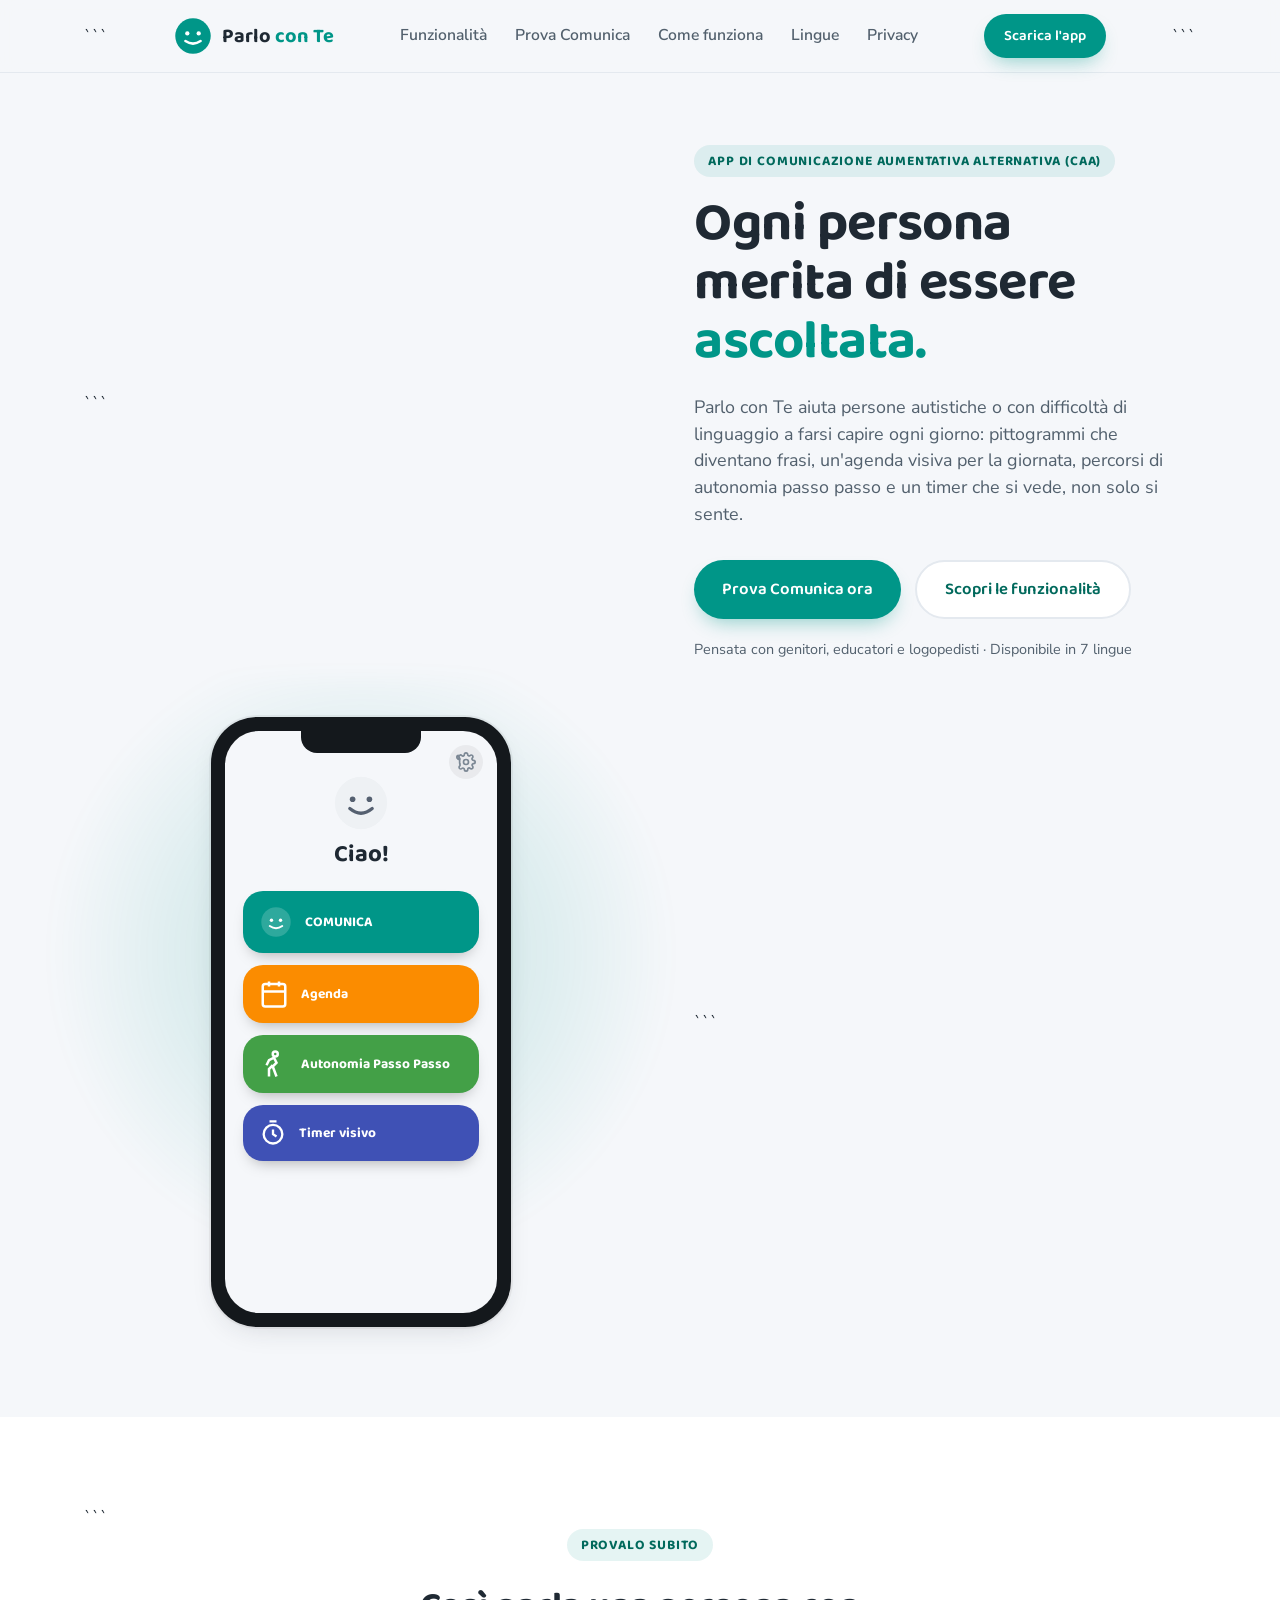
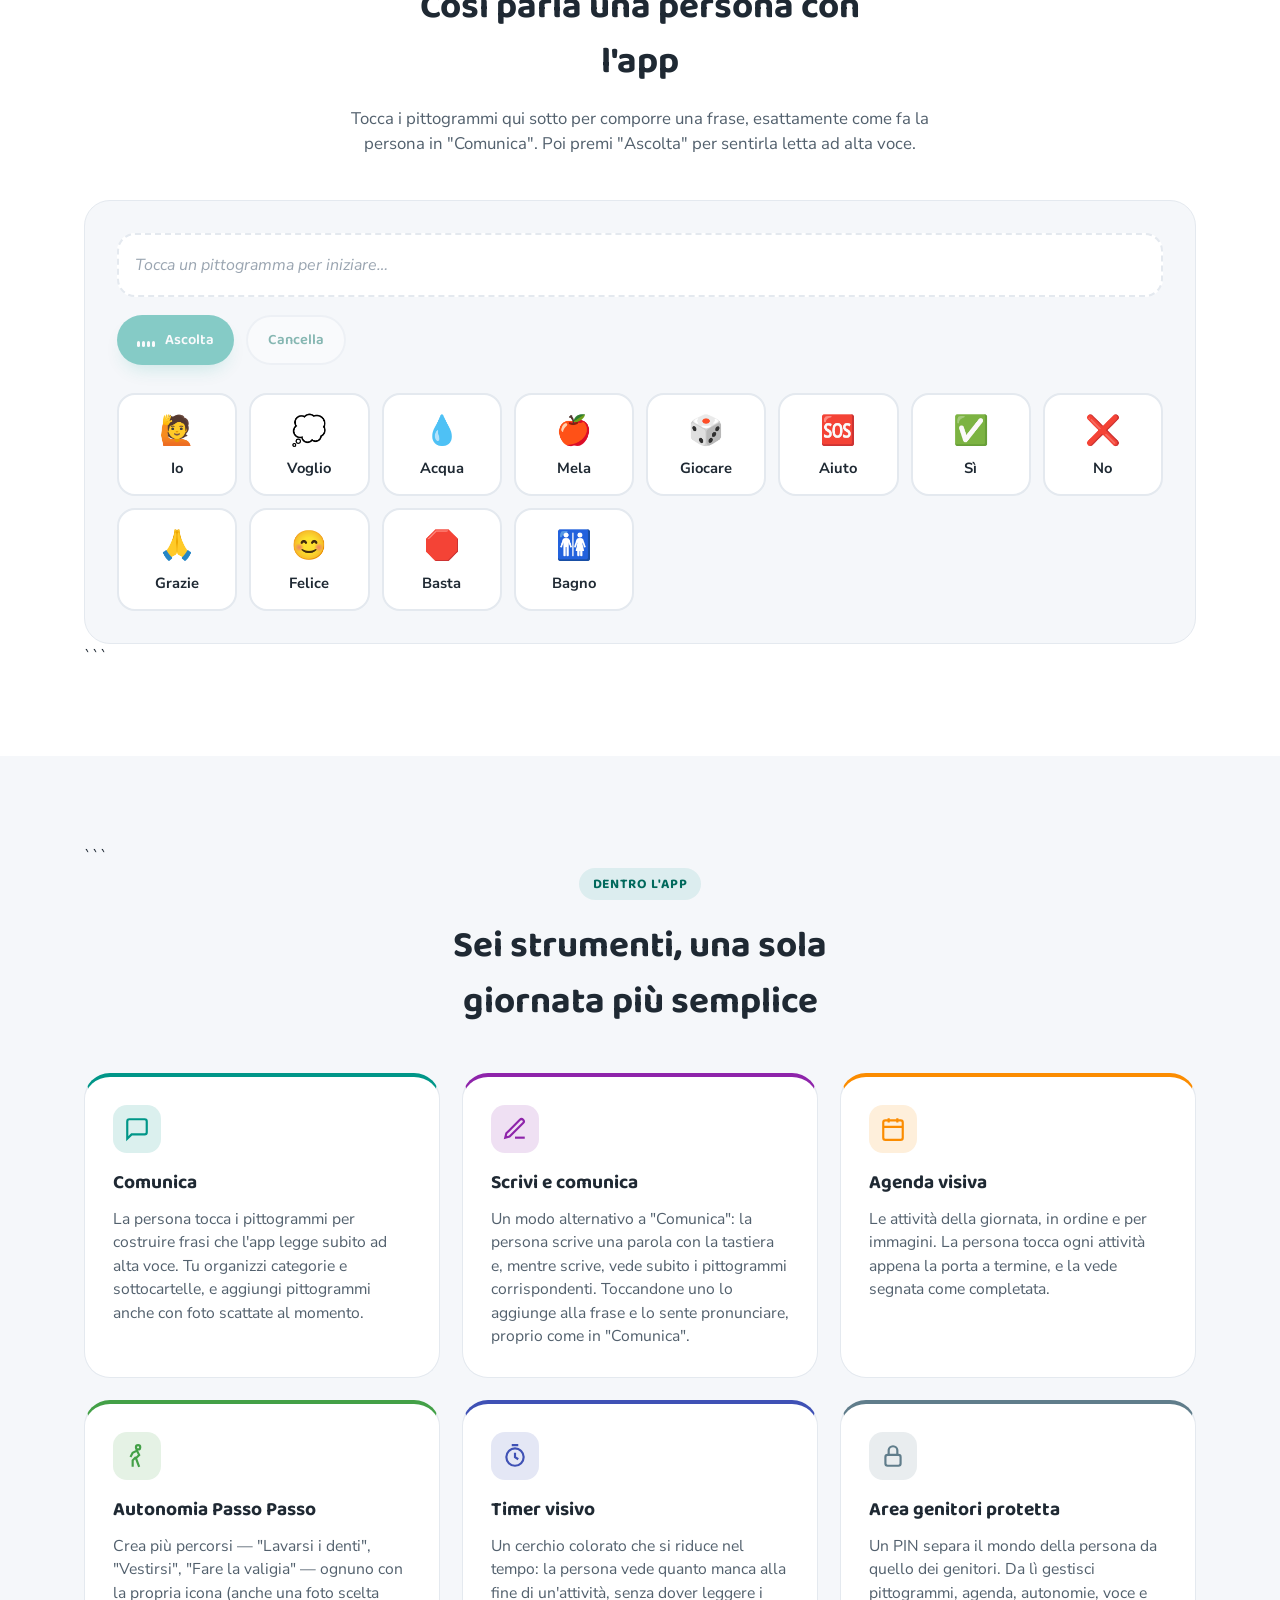
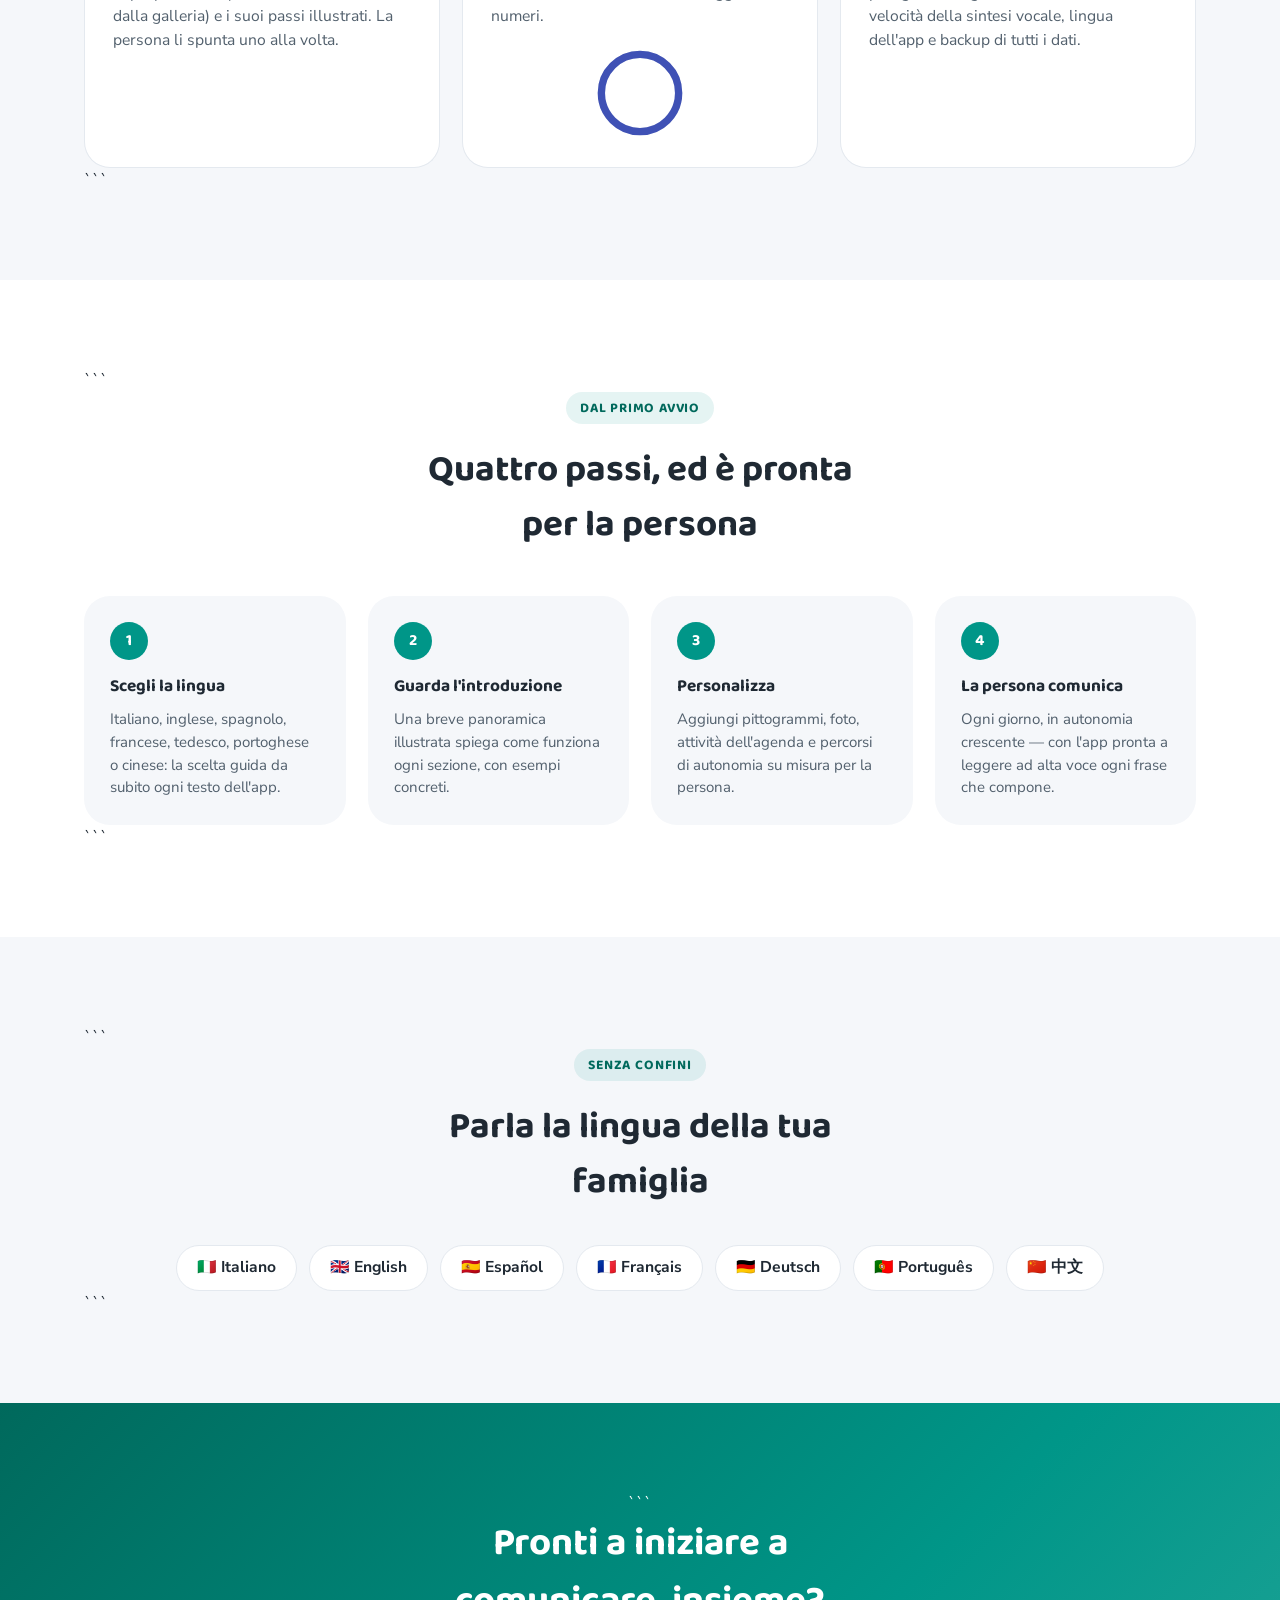
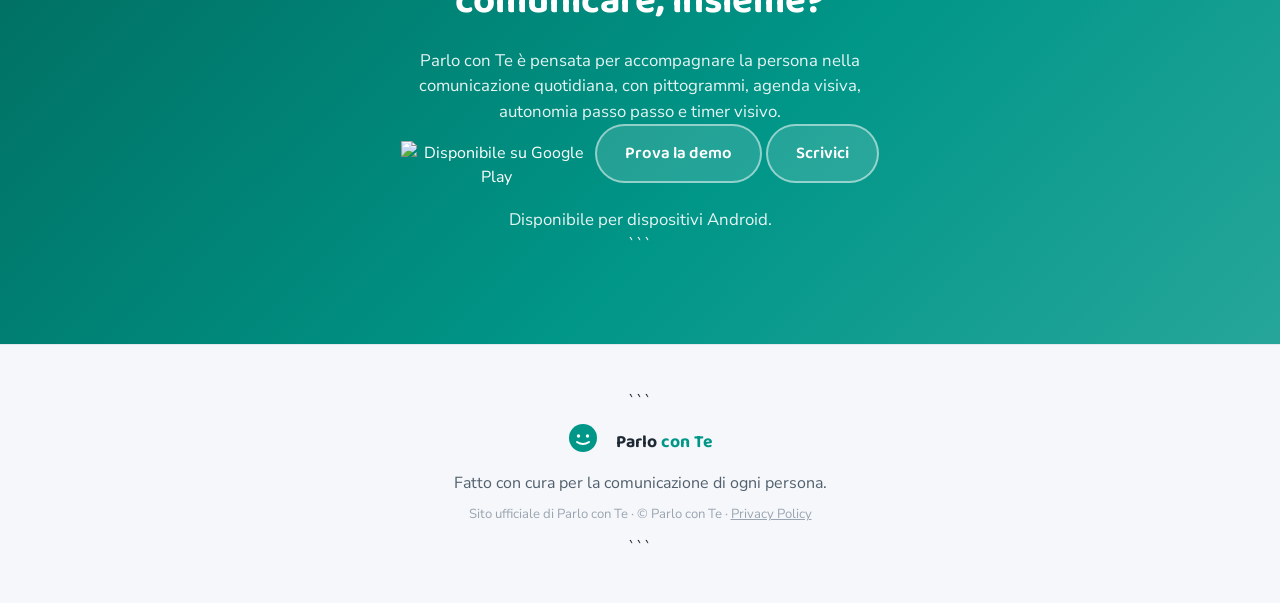
==== index.html @ a0ef300c "Add files via upload" ====
<!DOCTYPE html>

<html lang="it">
<head>
<meta charset="UTF-8">
<meta name="viewport" content="width=device-width, initial-scale=1.0">
<title>Parlo con Te — Comunicazione Aumentativa per persone</title>
<meta name="description" content="Parlo con Te è un'app di Comunicazione Aumentativa Alternativa (CAA) per persone autistiche o con difficoltà di linguaggio: pittogrammi, agenda visiva, autonomia passo passo e timer visivo.">
<link rel="icon" href="data:,">
<link rel="preconnect" href="https://fonts.googleapis.com">
<link rel="preconnect" href="https://fonts.gstatic.com" crossorigin>
<link href="https://fonts.googleapis.com/css2?family=Baloo+2:wght@500;600;700;800&family=Nunito+Sans:opsz,wght@6..12,400;6..12,700;6..12,800&display=swap" rel="stylesheet">
<link rel="stylesheet" href="style.css">
</head>

<body>

<a class="skip-link" href="#main">Vai al contenuto</a>

<!-- =========================================================== -->

<!-- HEADER -->

<!-- =========================================================== -->

<header class="site-header">
  <div class="wrap header-inner">

```
<a class="brand" href="#top" aria-label="Parlo con Te - Home">
  <span class="brand-face" aria-hidden="true">
    <svg viewBox="0 0 60 60" class="face-svg">
      <circle cx="30" cy="30" r="28" fill="var(--teal)"/>
      <circle class="eye eye-l" cx="21" cy="26" r="3.4" fill="#fff"/>
      <circle class="eye eye-r" cx="39" cy="26" r="3.4" fill="#fff"/>
      <path
        class="mouth"
        d="M 18 38 Q 30 46 42 38"
        stroke="#fff"
        stroke-width="4"
        fill="none"
        stroke-linecap="round"
      />
    </svg>
  </span>

  <span class="brand-word">Parlo <em>con Te</em></span>
</a>

<nav class="main-nav" aria-label="Navigazione principale">
  <a href="#funzionalita">Funzionalità</a>
  <a href="#prova">Prova Comunica</a>
  <a href="#come-funziona">Come funziona</a>
  <a href="#lingue">Lingue</a>
  <a href="privacy.html">Privacy</a>
</nav>

<a class="btn btn-primary btn-small" href="#scarica">
  Scarica l'app
</a>
```

  </div>
</header>

<main id="main">

<!-- =========================================================== -->

<!-- HERO -->

<!-- =========================================================== -->

<section class="hero" id="top">

  <div class="wrap hero-inner">

```
<div class="hero-copy">

  <p class="eyebrow">
    App di Comunicazione Aumentativa Alternativa (CAA)
  </p>

  <h1>
    Ogni persona<br>
    merita di essere<br>
    <span class="hl">ascoltata.</span>
  </h1>

  <p class="hero-lede">
    Parlo con Te aiuta persone autistiche o con difficoltà di linguaggio
    a farsi capire ogni giorno: pittogrammi che diventano frasi,
    un'agenda visiva per la giornata, percorsi di autonomia passo passo
    e un timer che si vede, non solo si sente.
  </p>

  <div class="hero-cta">

    <a href="#prova" class="btn btn-primary">
      Prova Comunica ora
    </a>

    <a href="#funzionalita" class="btn btn-ghost">
      Scopri le funzionalità
    </a>

  </div>

  <p class="hero-note">
    Pensata con genitori, educatori e logopedisti ·
    Disponibile in 7 lingue
  </p>

</div>

<!-- ======================================================= -->
<!-- TELEFONO -->
<!-- ======================================================= -->

<div class="hero-phone-wrap">

  <div
    class="phone"
    role="img"
    aria-label="Schermata principale dell'app Parlo con Te"
  >

    <div class="phone-notch"></div>

    <div class="phone-screen">

      <button
        class="gear-btn"
        aria-hidden="true"
        tabindex="-1"
      >
        <svg
          viewBox="0 0 24 24"
          width="20"
          height="20"
          fill="none"
          stroke="currentColor"
          stroke-width="2"
        >
          <circle cx="12" cy="12" r="3"/>
          <path d="M19.4 15a1.65 1.65 0 0 0 .33 1.82l.06.06a2 2 0 1 1-2.83 2.83l-.06-.06a1.65 1.65 0 0 0-1.82-.33 1.65 1.65 0 0 0-1 1.51V21a2 2 0 0 1-4 0v-.09A1.65 1.65 0 0 0 9 19.4a1.65 1.65 0 0 0-1.82.33l-.06.06a2 2 0 1 1-2.83-2.83l.06-.06a1.65 1.65 0 0 0 .33-1.82 1.65 1.65 0 0 0-.33-1.82V9a1.65 1.65 0 0 0-1.51-1H3a2 2 0 0 1 0-4h.09A1.65 1.65 0 0 0 4.6 9a1.65 1.65 0 0 0-.33-1.82l-.06-.06a2 2 0 1 1 2.83-2.83l.06.06a1.65 1.65 0 0 0 1.82.33H9a1.65 1.65 0 0 0 1-1.51V3a2 2 0 0 1 4 0v.09a1.65 1.65 0 0 0 1 1.51 1.65 1.65 0 0 0 1.82-.33l.06-.06a2 2 0 1 1 2.83 2.83l-.06.06a1.65 1.65 0 0 0-.33 1.82V9a1.65 1.65 0 0 0 1.51 1H21a2 2 0 0 1 0 4h-.09a2 2 0 0 0-1.51 1z"/>
        </svg>
      </button>

      <div class="phone-greeting">

        <svg
          class="mini-face"
          viewBox="0 0 60 60"
          aria-hidden="true"
        >
          <circle cx="30" cy="30" r="28" fill="#EEF1F4"/>
          <circle class="eye eye-l" cx="21" cy="26" r="3" fill="#556070"/>
          <circle class="eye eye-r" cx="39" cy="26" r="3" fill="#556070"/>
          <path
            class="mouth"
            d="M 18 36 Q 30 46 42 36"
            stroke="#556070"
            stroke-width="3.5"
            fill="none"
            stroke-linecap="round"
          />
        </svg>

        <p class="phone-hello">Ciao!</p>

      </div>

      <div class="phone-buttons">

        <button
          class="phone-btn phone-btn--teal"
          tabindex="-1"
          style="--d:0"
        >

          <svg
            viewBox="0 0 60 60"
            class="mini-face mini-face--btn"
            aria-hidden="true"
          >
            <circle cx="30" cy="30" r="26" fill="rgba(255,255,255,.18)"/>
            <circle class="eye eye-l" cx="22" cy="27" r="3" fill="#fff"/>
            <circle class="eye eye-r" cx="38" cy="27" r="3" fill="#fff"/>
            <path
              class="mouth"
              d="M 19 37 Q 30 45 41 37"
              stroke="#fff"
              stroke-width="3.5"
              fill="none"
              stroke-linecap="round"
            />
          </svg>

          <span>COMUNICA</span>

        </button>

        <button
          class="phone-btn phone-btn--orange"
          tabindex="-1"
          style="--d:1"
        >

          <svg
            viewBox="0 0 24 24"
            width="30"
            height="30"
            fill="none"
            stroke="#fff"
            stroke-width="2"
          >
            <rect x="3" y="4" width="18" height="18" rx="2"/>
            <path d="M16 2v4M8 2v4M3 10h18"/>
          </svg>

          <span>Agenda</span>

        </button>

        <button
          class="phone-btn phone-btn--green"
          tabindex="-1"
          style="--d:2"
        >

          <svg
            viewBox="0 0 24 24"
            width="30"
            height="30"
            fill="none"
            stroke="#fff"
            stroke-width="2"
          >
            <circle cx="13" cy="4" r="2"/>
            <path d="m14 22-3-8 3-3-2-4-4 2-2 4"/>
            <path d="M8 22v-6l3-3"/>
          </svg>

          <span>Autonomia Passo Passo</span>

        </button>

        <button
          class="phone-btn phone-btn--indigo"
          tabindex="-1"
          style="--d:3"
        >

          <svg
            viewBox="0 0 24 24"
            width="28"
            height="28"
            fill="none"
            stroke="#fff"
            stroke-width="2"
          >
            <circle cx="12" cy="13" r="8"/>
            <path d="M12 9v4l3 2M9 2h6"/>
          </svg>

          <span>Timer visivo</span>

        </button>

      </div>

    </div>

  </div>

  <div class="phone-glow" aria-hidden="true"></div>

</div>
```

  </div>

</section>

<!-- =========================================================== -->

<!-- PROVA COMUNICA -->

<!-- =========================================================== -->

<section class="demo" id="prova">

  <div class="wrap">

```
<p class="eyebrow eyebrow--center">
  Provalo subito
</p>

<h2 class="section-title center">
  Così parla una persona con l'app
</h2>

<p class="section-lede center">
  Tocca i pittogrammi qui sotto per comporre una frase,
  esattamente come fa la persona in "Comunica".
  Poi premi "Ascolta" per sentirla letta ad alta voce.
</p>

<div class="demo-card">

  <div
    class="sentence-bar"
    id="sentenceBar"
    aria-live="polite"
  >
    <span
      class="sentence-placeholder"
      id="sentencePlaceholder"
    >
      Tocca un pittogramma per iniziare…
    </span>
  </div>

  <div class="demo-actions">

    <button
      class="btn btn-primary btn-small"
      id="speakBtn"
      disabled
    >
      <span class="wave" aria-hidden="true">
        <i></i>
        <i></i>
        <i></i>
        <i></i>
      </span>
      Ascolta
    </button>

    <button
      class="btn btn-ghost btn-small"
      id="clearBtn"
      disabled
    >
      Cancella
    </button>

  </div>

  <div
    class="pictogram-grid"
    id="pictogramGrid"
  >
    <!-- popolato via JS -->
  </div>

  <p
    class="demo-hint"
    id="speechHint"
    hidden
  >
    Il tuo browser non supporta la lettura vocale:
    qui sotto vedrai comunque la frase composta.
  </p>

</div>
```

  </div>

</section>

<!-- =========================================================== -->

<!-- FUNZIONALITÀ -->

<!-- =========================================================== -->

<section class="features" id="funzionalita">

  <div class="wrap">

```
<p class="eyebrow eyebrow--center">
  Dentro l'app
</p>

<h2 class="section-title center">
  Sei strumenti, una sola giornata più semplice
</h2>

<div class="feature-grid">

  <article
    class="feature-card reveal"
    style="--accent: var(--teal)"
  >

    <div class="feature-icon">

      <svg
        viewBox="0 0 24 24"
        width="26"
        height="26"
        fill="none"
        stroke="currentColor"
        stroke-width="2"
      >
        <path d="M21 15a2 2 0 0 1-2 2H7l-4 4V5a2 2 0 0 1 2-2h14a2 2 0 0 1 2 2z"/>
      </svg>

    </div>

    <h3>Comunica</h3>

    <p>
      La persona tocca i pittogrammi per costruire frasi che l'app legge
      subito ad alta voce. Tu organizzi categorie e sottocartelle, e aggiungi
      pittogrammi anche con foto scattate al momento.
    </p>

  </article>

  <article
    class="feature-card reveal"
    style="--accent: var(--purple)"
  >

    <div class="feature-icon">

      <svg
        viewBox="0 0 24 24"
        width="26"
        height="26"
        fill="none"
        stroke="currentColor"
        stroke-width="2"
      >
        <path d="M12 20h9"/>
        <path d="M16.5 3.5a2.12 2.12 0 0 1 3 3L7 19l-4 1 1-4Z"/>
      </svg>

    </div>

    <h3>Scrivi e comunica</h3>

    <p>
      Un modo alternativo a "Comunica": la persona scrive una parola
      con la tastiera e, mentre scrive, vede subito i pittogrammi
      corrispondenti. Toccandone uno lo aggiunge alla frase e lo sente
      pronunciare, proprio come in "Comunica".
    </p>

  </article>

  <article
    class="feature-card reveal"
    style="--accent: var(--orange)"
  >

    <div class="feature-icon">

      <svg
        viewBox="0 0 24 24"
        width="26"
        height="26"
        fill="none"
        stroke="currentColor"
        stroke-width="2"
      >
        <rect x="3" y="4" width="18" height="18" rx="2"/>
        <path d="M16 2v4M8 2v4M3 10h18"/>
      </svg>

    </div>

    <h3>Agenda visiva</h3>

    <p>
      Le attività della giornata, in ordine e per immagini.
      La persona tocca ogni attività appena la porta a termine,
      e la vede segnata come completata.
    </p>

  </article>

  <article
    class="feature-card reveal"
    style="--accent: var(--green)"
  >

    <div class="feature-icon">

      <svg
        viewBox="0 0 24 24"
        width="26"
        height="26"
        fill="none"
        stroke="currentColor"
        stroke-width="2"
      >
        <circle cx="13" cy="4" r="2"/>
        <path d="m14 22-3-8 3-3-2-4-4 2-2 4"/>
        <path d="M8 22v-6l3-3"/>
      </svg>

    </div>

    <h3>Autonomia Passo Passo</h3>

    <p>
      Crea più percorsi — "Lavarsi i denti", "Vestirsi", "Fare la valigia" —
      ognuno con la propria icona (anche una foto scelta dalla galleria)
      e i suoi passi illustrati. La persona li spunta uno alla volta.
    </p>

  </article>

  <article
    class="feature-card reveal feature-card--timer"
    style="--accent: var(--indigoc)"
  >

    <div class="feature-icon">

      <svg
        viewBox="0 0 24 24"
        width="26"
        height="26"
        fill="none"
        stroke="currentColor"
        stroke-width="2"
      >
        <circle cx="12" cy="13" r="8"/>
        <path d="M12 9v4l3 2M9 2h6"/>
      </svg>

    </div>

    <h3>Timer visivo</h3>

    <p>
      Un cerchio colorato che si riduce nel tempo:
      la persona vede quanto manca alla fine di un'attività,
      senza dover leggere i numeri.
    </p>

    <div class="timer-demo" aria-hidden="true">

      <svg
        viewBox="0 0 100 100"
        class="timer-ring"
      >
        <circle
          cx="50"
          cy="50"
          r="42"
          class="timer-ring__track"
        />

        <circle
          cx="50"
          cy="50"
          r="42"
          class="timer-ring__progress"
          id="timerRing"
        />
      </svg>

    </div>

  </article>

  <article
    class="feature-card reveal"
    style="--accent: var(--slate)"
  >

    <div class="feature-icon">

      <svg
        viewBox="0 0 24 24"
        width="26"
        height="26"
        fill="none"
        stroke="currentColor"
        stroke-width="2"
      >
        <rect x="5" y="11" width="14" height="10" rx="2"/>
        <path d="M8 11V7a4 4 0 0 1 8 0v4"/>
      </svg>

    </div>

    <h3>Area genitori protetta</h3>

    <p>
      Un PIN separa il mondo della persona da quello dei genitori.
      Da lì gestisci pittogrammi, agenda, autonomie, voce e velocità
      della sintesi vocale, lingua dell'app e backup di tutti i dati.
    </p>

  </article>

</div>
```

  </div>

</section>

<!-- =========================================================== -->

<!-- COME FUNZIONA -->

<!-- =========================================================== -->

<section class="how" id="come-funziona">

  <div class="wrap">

```
<p class="eyebrow eyebrow--center">
  Dal primo avvio
</p>

<h2 class="section-title center">
  Quattro passi, ed è pronta per la persona
</h2>

<ol class="steps">

  <li class="step reveal">

    <span class="step-num">1</span>

    <h3>Scegli la lingua</h3>

    <p>
      Italiano, inglese, spagnolo, francese, tedesco,
      portoghese o cinese: la scelta guida da subito
      ogni testo dell'app.
    </p>

  </li>

  <li class="step reveal">

    <span class="step-num">2</span>

    <h3>Guarda l'introduzione</h3>

    <p>
      Una breve panoramica illustrata spiega come funziona
      ogni sezione, con esempi concreti.
    </p>

  </li>

  <li class="step reveal">

    <span class="step-num">3</span>

    <h3>Personalizza</h3>

    <p>
      Aggiungi pittogrammi, foto, attività dell'agenda
      e percorsi di autonomia su misura per la persona.
    </p>

  </li>

  <li class="step reveal">

    <span class="step-num">4</span>

    <h3>La persona comunica</h3>

    <p>
      Ogni giorno, in autonomia crescente — con l'app pronta
      a leggere ad alta voce ogni frase che compone.
    </p>

  </li>

</ol>
```

  </div>

</section>

<!-- =========================================================== -->

<!-- LINGUE -->

<!-- =========================================================== -->

<section class="languages" id="lingue">

  <div class="wrap">

```
<p class="eyebrow eyebrow--center">
  Senza confini
</p>

<h2 class="section-title center">
  Parla la lingua della tua famiglia
</h2>

<div class="lang-grid">

  <span class="lang-chip reveal">🇮🇹 Italiano</span>
  <span class="lang-chip reveal">🇬🇧 English</span>
  <span class="lang-chip reveal">🇪🇸 Español</span>
  <span class="lang-chip reveal">🇫🇷 Français</span>
  <span class="lang-chip reveal">🇩🇪 Deutsch</span>
  <span class="lang-chip reveal">🇵🇹 Português</span>
  <span class="lang-chip reveal">🇨🇳 中文</span>

</div>
```

  </div>

</section>

<!-- =========================================================== -->

<!-- CTA / SCARICA -->

<!-- =========================================================== -->

<section class="download" id="scarica">

  <div class="wrap download-inner">

```
<h2>
  Pronti a iniziare a comunicare, insieme?
</h2>

<p>
  Parlo con Te è pensata per accompagnare la persona
  nella comunicazione quotidiana, con pittogrammi,
  agenda visiva, autonomia passo passo e timer visivo.
</p>

<div class="download-buttons">

  <!-- GOOGLE PLAY -->

  <a
    href="https://play.google.com/store/apps/details?id=it.parloconme.app"
    class="google-play-badge"
    target="_blank"
    rel="noopener noreferrer"
    aria-label="Scarica Parlo con Te su Google Play"
  >
    <img
      src="https://play.google.com/intl/it/badges/static/images/badges/it_badge_web_generic.png"
      alt="Disponibile su Google Play"
    >
  </a>

  <!-- DEMO -->

  <a
    href="#prova"
    class="btn btn-ghost-invert"
  >
    Prova la demo
  </a>

  <!-- CONTATTO -->

  <a
    href="mailto:info@parlocontestore.example"
    class="btn btn-ghost-invert"
  >
    Scrivici
  </a>

</div>

<p class="download-note">
  Disponibile per dispositivi Android.
</p>
```

  </div>

</section>

</main>

<!-- =========================================================== -->

<!-- FOOTER -->

<!-- =========================================================== -->

<footer class="site-footer">

  <div class="wrap footer-inner">

```
<div class="brand brand--footer">

  <span
    class="brand-face"
    aria-hidden="true"
  >

    <svg
      viewBox="0 0 60 60"
      class="face-svg face-svg--small"
    >
      <circle
        cx="30"
        cy="30"
        r="28"
        fill="var(--teal)"
      />

      <circle
        cx="21"
        cy="26"
        r="3.4"
        fill="#fff"
      />

      <circle
        cx="39"
        cy="26"
        r="3.4"
        fill="#fff"
      />

      <path
        d="M 18 38 Q 30 46 42 38"
        stroke="#fff"
        stroke-width="4"
        fill="none"
        stroke-linecap="round"
      />

    </svg>

  </span>

  <span class="brand-word">
    Parlo <em>con Te</em>
  </span>

</div>

<p class="footer-note">
  Fatto con cura per la comunicazione di ogni persona.
</p>

<p class="footer-legal">
  Sito ufficiale di Parlo con Te · © Parlo con Te ·
  <a
    href="privacy.html"
    style="text-decoration: underline;"
  >
    Privacy Policy
  </a>
</p>
```

  </div>

</footer>

<script src="script.js"></script>

</body>
</html>
---- style.css ----
/* =============================================================
TOKEN — palette presa 1:1 dai colori Material usati nell'app
============================================================= */
:root {
--teal: #009688;
--teal-dark: #00695C;
--orange: #FB8C00;
--green: #43A047;
--indigo: #3F51B5;
--indigoc: #3F51B5;
--slate: #607D8B;
--purple: #8E24AA;

--bg: #F5F7FA;
--bg-alt: #FFFFFF;
--ink: #1F2933;
--ink-soft: #52606D;
--line: #E4E9EF;

--radius-lg: 26px;
--radius-md: 18px;
--radius-sm: 12px;

--shadow-soft: 0 10px 30px -12px rgba(31, 41, 51, 0.18);
--shadow-btn: 0 10px 20px -8px rgba(0, 150, 136, 0.45);

--font-display: "Baloo 2", "Nunito Sans", sans-serif;
--font-body: "Nunito Sans", "Segoe UI", sans-serif;
}

/* =============================================================
RESET DI BASE
============================================================= */

* {
  box-sizing: border-box;
  }

html {
scroll-behavior: smooth;
}

@media (prefers-reduced-motion: reduce) {
html {
scroll-behavior: auto;
}

*,
*::before,
*::after {
animation-duration: 0.001ms !important;
animation-iteration-count: 1 !important;
transition-duration: 0.001ms !important;
scroll-behavior: auto !important;
}
}

body {
margin: 0;
font-family: var(--font-body);
color: var(--ink);
background: var(--bg);
line-height: 1.5;
-webkit-font-smoothing: antialiased;
}

h1,
h2,
h3 {
font-family: var(--font-display);
font-weight: 700;
margin: 0;
color: var(--ink);
}

p {
margin: 0;
}

.wrap {
max-width: 1160px;
margin: 0 auto;
padding: 0 24px;
}

.skip-link {
position: absolute;
left: -999px;
top: 0;
background: var(--teal);
color: #fff;
padding: 10px 16px;
border-radius: 0 0 10px 0;
z-index: 999;
}

.skip-link:focus {
left: 0;
}

a {
color: inherit;
}

:focus-visible {
outline: 3px solid var(--teal-dark);
outline-offset: 2px;
}

/* =============================================================
BOTTONI
============================================================= */
.btn {
display: inline-flex;
align-items: center;
gap: 10px;
justify-content: center;
font-family: var(--font-display);
font-weight: 600;
font-size: 1.05rem;
padding: 15px 28px;
border-radius: 999px;
border: none;
cursor: pointer;
text-decoration: none;
transition:
transform 0.18s ease,
box-shadow 0.18s ease,
opacity 0.18s ease;
white-space: nowrap;
}

.btn:hover {
transform: translateY(-2px);
}

.btn:active {
transform: translateY(0);
}

.btn:disabled {
opacity: 0.45;
cursor: not-allowed;
transform: none;
}

.btn-primary {
background: var(--teal);
color: #fff;
box-shadow: var(--shadow-btn);
}

.btn-primary:hover {
box-shadow: 0 14px 26px -8px rgba(0, 150, 136, 0.55);
}

.btn-ghost {
background: #fff;
color: var(--teal-dark);
border: 2px solid var(--line);
}

.btn-ghost:hover {
border-color: var(--teal);
}

.btn-ghost-invert {
background: rgba(255, 255, 255, 0.14);
color: #fff;
border: 2px solid rgba(255, 255, 255, 0.5);
}

.btn-ghost-invert:hover {
background: rgba(255, 255, 255, 0.24);
}

.btn-small {
padding: 11px 20px;
font-size: 0.92rem;
}

/* =============================================================
HEADER
============================================================= */
.site-header {
position: sticky;
top: 0;
z-index: 50;
background: rgba(245, 247, 250, 0.86);
backdrop-filter: blur(10px);
border-bottom: 1px solid var(--line);
}

.header-inner {
display: flex;
align-items: center;
justify-content: space-between;
padding-top: 14px;
padding-bottom: 14px;
gap: 20px;
}

.brand {
display: flex;
align-items: center;
gap: 10px;
text-decoration: none;
font-family: var(--font-display);
font-weight: 700;
font-size: 1.25rem;
color: var(--ink);
}

.brand-word em {
color: var(--teal);
font-style: normal;
}

.brand-face {
display: inline-flex;
width: 38px;
height: 38px;
}

.face-svg {
width: 100%;
height: 100%;
}

.face-svg--small {
width: 30px;
height: 30px;
}

.main-nav {
display: flex;
gap: 28px;
font-weight: 600;
font-size: 0.98rem;
}

.main-nav a {
text-decoration: none;
color: var(--ink-soft);
position: relative;
padding: 4px 0;
}

.main-nav a:hover {
color: var(--teal-dark);
}

@media (max-width: 860px) {
.main-nav {
display: none;
}
}

/* =============================================================
ANIMAZIONE VOLTO
============================================================= */
.eye {
animation: blink 4.5s infinite;
transform-origin: center;
}

.eye-r {
animation-delay: 0.08s;
}

.mouth {
animation: talk-scale 2.6s ease-in-out infinite;
transform-origin: center;
}

@keyframes blink {
0%,
92%,
100% {
transform: scaleY(1);
}

95% {
transform: scaleY(0.12);
}
}

@keyframes talk-scale {
0%,
100% {
transform: scaleY(1) scaleX(1);
}

35% {
transform: scaleY(1.5) scaleX(0.92);
}

65% {
transform: scaleY(0.7) scaleX(1.05);
}
}

/* =============================================================
HERO
============================================================= */
.hero {
padding: 72px 0 90px;
overflow: hidden;
}

.hero-inner {
display: grid;
grid-template-columns: 1.05fr 0.95fr;
gap: 56px;
align-items: center;
}

@media (max-width: 940px) {
.hero-inner {
grid-template-columns: 1fr;
}

.hero-copy {
order: 1;
text-align: center;
}

.hero-phone-wrap {
order: 0;
}
}

.eyebrow {
display: inline-block;
font-family: var(--font-display);
font-weight: 700;
font-size: 0.85rem;
letter-spacing: 0.06em;
text-transform: uppercase;
color: var(--teal-dark);
background: rgba(0, 150, 136, 0.1);
padding: 6px 14px;
border-radius: 999px;
margin-bottom: 18px;
}

.eyebrow--center {
display: block;
width: fit-content;
margin-left: auto;
margin-right: auto;
}

.hero h1 {
font-size: clamp(2.4rem, 5vw, 3.4rem);
line-height: 1.08;
letter-spacing: -0.01em;
}

.hero h1 .hl {
color: var(--teal);
}

.hero-lede {
margin-top: 22px;
max-width: 46ch;
font-size: 1.12rem;
color: var(--ink-soft);
}

@media (max-width: 940px) {
.hero-lede {
margin-left: auto;
margin-right: auto;
}
}

.hero-cta {
display: flex;
gap: 14px;
flex-wrap: wrap;
margin-top: 32px;
}

@media (max-width: 940px) {
.hero-cta {
justify-content: center;
}
}

.hero-note {
margin-top: 20px;
font-size: 0.9rem;
color: var(--ink-soft);
}

/* =============================================================
MOCKUP TELEFONO
============================================================= */
.hero-phone-wrap {
position: relative;
display: flex;
justify-content: center;
}

.phone-glow {
position: absolute;
inset: -40px;
background: radial-gradient(
circle at 50% 40%,
rgba(0, 150, 136, 0.22),
transparent 60%
);
filter: blur(10px);
z-index: 0;
}

.phone {
position: relative;
z-index: 1;
width: 300px;
height: 610px;
background: #14181c;
border-radius: 46px;
padding: 14px;
box-shadow:
var(--shadow-soft),
0 0 0 2px rgba(0, 0, 0, 0.05);
}

.phone-notch {
position: absolute;
top: 14px;
left: 50%;
transform: translateX(-50%);
width: 120px;
height: 22px;
background: #14181c;
border-radius: 0 0 16px 16px;
z-index: 2;
}

.phone-screen {
position: relative;
width: 100%;
height: 100%;
background: var(--bg);
border-radius: 34px;
overflow: hidden;
padding: 44px 18px 24px;
display: flex;
flex-direction: column;
align-items: center;
}

.gear-btn {
position: absolute;
top: 14px;
right: 14px;
width: 34px;
height: 34px;
border-radius: 50%;
border: none;
background: rgba(0, 0, 0, 0.05);
color: #7b8794;
display: flex;
align-items: center;
justify-content: center;
}

.phone-greeting {
display: flex;
flex-direction: column;
align-items: center;
gap: 6px;
margin-bottom: 18px;
}

.mini-face {
width: 56px;
height: 56px;
}

.phone-hello {
font-family: var(--font-display);
font-weight: 700;
font-size: 1.5rem;
}

.phone-buttons {
width: 100%;
display: flex;
flex-direction: column;
gap: 12px;
}

.phone-btn {
border: none;
border-radius: 20px;
color: #fff;
display: flex;
align-items: center;
gap: 12px;
padding: 14px 16px;
font-family: var(--font-display);
font-weight: 700;
font-size: 0.86rem;
text-align: left;
box-shadow: 0 8px 16px -8px rgba(0, 0, 0, 0.35);
opacity: 0;
transform: translateY(14px);
animation: phoneBtnIn 0.55s ease forwards;
animation-delay: calc(var(--d) * 0.12s + 0.35s);
}

@keyframes phoneBtnIn {
to {
opacity: 1;
transform: translateY(0);
}
}

.phone-btn--teal {
background: var(--teal);
}

.phone-btn--orange {
background: var(--orange);
}

.phone-btn--green {
background: var(--green);
}

.phone-btn--indigo {
background: var(--indigo);
}

.mini-face--btn {
width: 34px;
height: 34px;
flex-shrink: 0;
}

@media (max-width: 480px) {
.phone {
width: 260px;
height: 530px;
}
}

/* =============================================================
SEZIONI GENERICHE
============================================================= */
section {
padding: 88px 0;
}

.section-title {
font-size: clamp(1.7rem, 3.4vw, 2.3rem);
margin-top: 10px;
max-width: 20ch;
}

.section-lede {
margin-top: 16px;
color: var(--ink-soft);
font-size: 1.05rem;
max-width: 60ch;
}

.center {
margin-left: auto;
margin-right: auto;
text-align: center;
}

/* =============================================================
DEMO INTERATTIVA
============================================================= */
.demo {
background: var(--bg-alt);
}

.demo-card {
margin-top: 44px;
background: var(--bg);
border: 1px solid var(--line);
border-radius: var(--radius-lg);
padding: 32px;
}

.sentence-bar {
min-height: 64px;
background: #fff;
border: 2px dashed var(--line);
border-radius: var(--radius-md);
display: flex;
align-items: center;
flex-wrap: wrap;
gap: 10px;
padding: 12px 16px;
}

.sentence-placeholder {
color: #9AA5B1;
font-style: italic;
}

.sentence-chip {
background: var(--teal);
color: #fff;
font-weight: 700;
padding: 8px 16px;
border-radius: 999px;
font-size: 1rem;
display: inline-flex;
align-items: center;
gap: 6px;
animation: chipIn 0.25s ease;
}

@keyframes chipIn {
from {
transform: scale(0.6);
opacity: 0;
}

to {
transform: scale(1);
opacity: 1;
}
}

.demo-actions {
display: flex;
gap: 12px;
margin-top: 18px;
flex-wrap: wrap;
}

.wave {
display: inline-flex;
align-items: flex-end;
gap: 2px;
height: 14px;
}

.wave i {
width: 3px;
background: currentColor;
border-radius: 2px;
animation: waveMove 0.9s ease-in-out infinite;
height: 40%;
}

.wave i:nth-child(1) {
animation-delay: 0s;
}

.wave i:nth-child(2) {
animation-delay: 0.15s;
}

.wave i:nth-child(3) {
animation-delay: 0.3s;
}

.wave i:nth-child(4) {
animation-delay: 0.45s;
}

#speakBtn:disabled .wave i {
animation-play-state: paused;
}

@keyframes waveMove {
0%,
100% {
height: 30%;
}

50% {
height: 100%;
}
}

.pictogram-grid {
margin-top: 28px;
display: grid;
grid-template-columns: repeat(auto-fill, minmax(120px, 1fr));
gap: 12px;
}

.pictogram-btn {
background: #fff;
border: 2px solid var(--line);
border-radius: var(--radius-md);
padding: 16px 10px;
display: flex;
flex-direction: column;
align-items: center;
gap: 8px;
cursor: pointer;
font-family: var(--font-body);
font-weight: 700;
font-size: 0.92rem;
color: var(--ink);
transition:
transform 0.15s ease,
border-color 0.15s ease,
box-shadow 0.15s ease;
}

.pictogram-btn .emoji {
font-size: 1.8rem;
}

.pictogram-btn:hover {
transform: translateY(-3px);
border-color: var(--teal);
box-shadow: 0 10px 18px -10px rgba(0, 150, 136, 0.5);
}

.pictogram-btn:active {
transform: translateY(0);
}

.demo-hint {
margin-top: 14px;
font-size: 0.85rem;
color: var(--ink-soft);
}

/* =============================================================
FUNZIONALITÀ
============================================================= */
.feature-grid {
margin-top: 44px;
display: grid;
grid-template-columns: repeat(3, 1fr);
gap: 22px;
}

@media (max-width: 940px) {
.feature-grid {
grid-template-columns: repeat(2, 1fr);
}
}

@media (max-width: 640px) {
.feature-grid {
grid-template-columns: 1fr;
}
}

.feature-card {
background: var(--bg-alt);
border-radius: var(--radius-lg);
padding: 28px;
border: 1px solid var(--line);
border-top: 4px solid var(--accent);
transition:
transform 0.25s ease,
box-shadow 0.25s ease;
}

.feature-card:hover {
transform: translateY(-6px);
box-shadow: var(--shadow-soft);
}

.feature-icon {
width: 48px;
height: 48px;
border-radius: 14px;
background: color-mix(in srgb, var(--accent) 14%, white);
color: var(--accent);
display: flex;
align-items: center;
justify-content: center;
margin-bottom: 16px;
}

.feature-card h3 {
font-size: 1.2rem;
margin-bottom: 10px;
}

.feature-card p {
color: var(--ink-soft);
font-size: 0.98rem;
}

/* =============================================================
TIMER
============================================================= */
.timer-demo {
margin-top: 18px;
display: flex;
justify-content: center;
}

.timer-ring {
width: 92px;
height: 92px;
transform: rotate(-90deg);
}

.timer-ring__track {
fill: none;
stroke: var(--line);
stroke-width: 8;
}

.timer-ring__progress {
fill: none;
stroke: var(--indigo);
stroke-width: 8;
stroke-linecap: round;
stroke-dasharray: 264;
stroke-dashoffset: 0;
animation: timerCountdown 6s linear infinite;
}

@keyframes timerCountdown {
0% {
stroke-dashoffset: 0;
}

100% {
stroke-dashoffset: 264;
}
}

/* =============================================================
COME FUNZIONA
============================================================= */
.how {
background: var(--bg-alt);
}

.steps {
margin: 44px 0 0;
padding: 0;
list-style: none;
display: grid;
grid-template-columns: repeat(4, 1fr);
gap: 22px;
}

@media (max-width: 940px) {
.steps {
grid-template-columns: repeat(2, 1fr);
}
}

@media (max-width: 560px) {
.steps {
grid-template-columns: 1fr;
}
}

.step {
background: var(--bg);
border-radius: var(--radius-lg);
padding: 26px;
position: relative;
}

.step-num {
display: inline-flex;
align-items: center;
justify-content: center;
width: 38px;
height: 38px;
border-radius: 50%;
background: var(--teal);
color: #fff;
font-family: var(--font-display);
font-weight: 700;
margin-bottom: 14px;
}

.step h3 {
font-size: 1.08rem;
margin-bottom: 8px;
}

.step p {
color: var(--ink-soft);
font-size: 0.94rem;
}

/* =============================================================
LINGUE
============================================================= */
.lang-grid {
margin-top: 36px;
display: flex;
flex-wrap: wrap;
justify-content: center;
gap: 12px;
}

.lang-chip {
background: var(--bg-alt);
border: 1px solid var(--line);
border-radius: 999px;
padding: 10px 20px;
font-weight: 700;
font-size: 0.98rem;
transition:
transform 0.2s ease,
box-shadow 0.2s ease;
}

.lang-chip:hover {
transform: translateY(-3px);
box-shadow: var(--shadow-soft);
}

/* =============================================================
DOWNLOAD / CTA FINALE
============================================================= */
.download {
background: linear-gradient(
135deg,
var(--teal-dark),
var(--teal) 60%,
#26A69A
);
color: #fff;
text-align: center;
}

.download-inner h2 {
color: #fff;
font-size: clamp(1.8rem, 4vw, 2.4rem);
max-width: 20ch;
margin: 0 auto;
}

.download-inner p {
margin: 18px auto 0;
max-width: 52ch;
color: rgba(255, 255, 255, 0.9);
font-size: 1.05rem;
}

.download .hero-cta {
justify-content: center;
margin-top: 30px;
}

.download .btn-primary {
background: #fff;
color: var(--teal-dark);
box-shadow: none;
}

/* =============================================================
GOOGLE PLAY — BADGE UFFICIALE
============================================================= */

.google-play-badge-wrap {
margin-top: 30px;
display: flex;
justify-content: center;
align-items: center;
}

.google-play-badge {
display: inline-flex;
align-items: center;
justify-content: center;
text-decoration: none;
border-radius: 8px;
transition:
transform 0.2s ease,
filter 0.2s ease,
box-shadow 0.2s ease;
}

.google-play-badge img {
display: block;
width: 190px;
height: auto;
max-width: 100%;
}

.google-play-badge:hover {
transform: translateY(-3px) scale(1.02);
filter: brightness(1.05);
box-shadow: 0 10px 24px rgba(0, 0, 0, 0.25);
}

.google-play-badge:active {
transform: translateY(0) scale(0.99);
}

.google-play-badge:focus-visible {
outline: 3px solid #fff;
outline-offset: 5px;
}

/* Testo sopra il badge */
.google-play-label {
margin-top: 22px;
color: rgba(255, 255, 255, 0.92);
font-family: var(--font-display);
font-size: 1rem;
font-weight: 700;
}

/* Dimensione mobile */
@media (max-width: 560px) {
.google-play-badge-wrap {
margin-top: 24px;
}

.google-play-badge img {
width: 175px;
}

.google-play-label {
font-size: 0.94rem;
}
}

/* =============================================================
FOOTER
============================================================= */
.site-footer {
padding: 44px 0;
text-align: center;
border-top: 1px solid var(--line);
}

.footer-inner {
display: flex;
flex-direction: column;
align-items: center;
gap: 10px;
}

.brand--footer {
font-size: 1.1rem;
}

.footer-note {
color: var(--ink-soft);
}

.footer-legal {
color: #9AA5B1;
font-size: 0.82rem;
}

/* =============================================================
SCROLL REVEAL
============================================================= */
.reveal {
opacity: 0;
transform: translateY(22px);
transition:
opacity 0.6s ease,
transform 0.6s ease;
}

.reveal.is-visible {
opacity: 1;
transform: translateY(0);
}

/* =============================================================
ACCESSIBILITÀ
============================================================= */
@media (prefers-reduced-motion: reduce) {
.google-play-badge:hover,
.feature-card:hover,
.lang-chip:hover,
.pictogram-btn:hover {
transform: none;
}

.timer-ring__progress,
.phone-btn,
.eye,
.mouth {
animation: none !important;
}
}

/* =============================================================
SCHERMI MOLTO PICCOLI
============================================================= */
@media (max-width: 380px) {
.wrap {
padding-left: 16px;
padding-right: 16px;
}

section {
padding: 64px 0;
}

.hero {
padding: 50px 0 64px;
}

.demo-card {
padding: 20px;
}

.pictogram-grid {
grid-template-columns: repeat(2, 1fr);
}

.btn {
width: 100%;
}

.hero-cta {
width: 100%;
}

.google-play-badge img {
width: 165px;
}
}
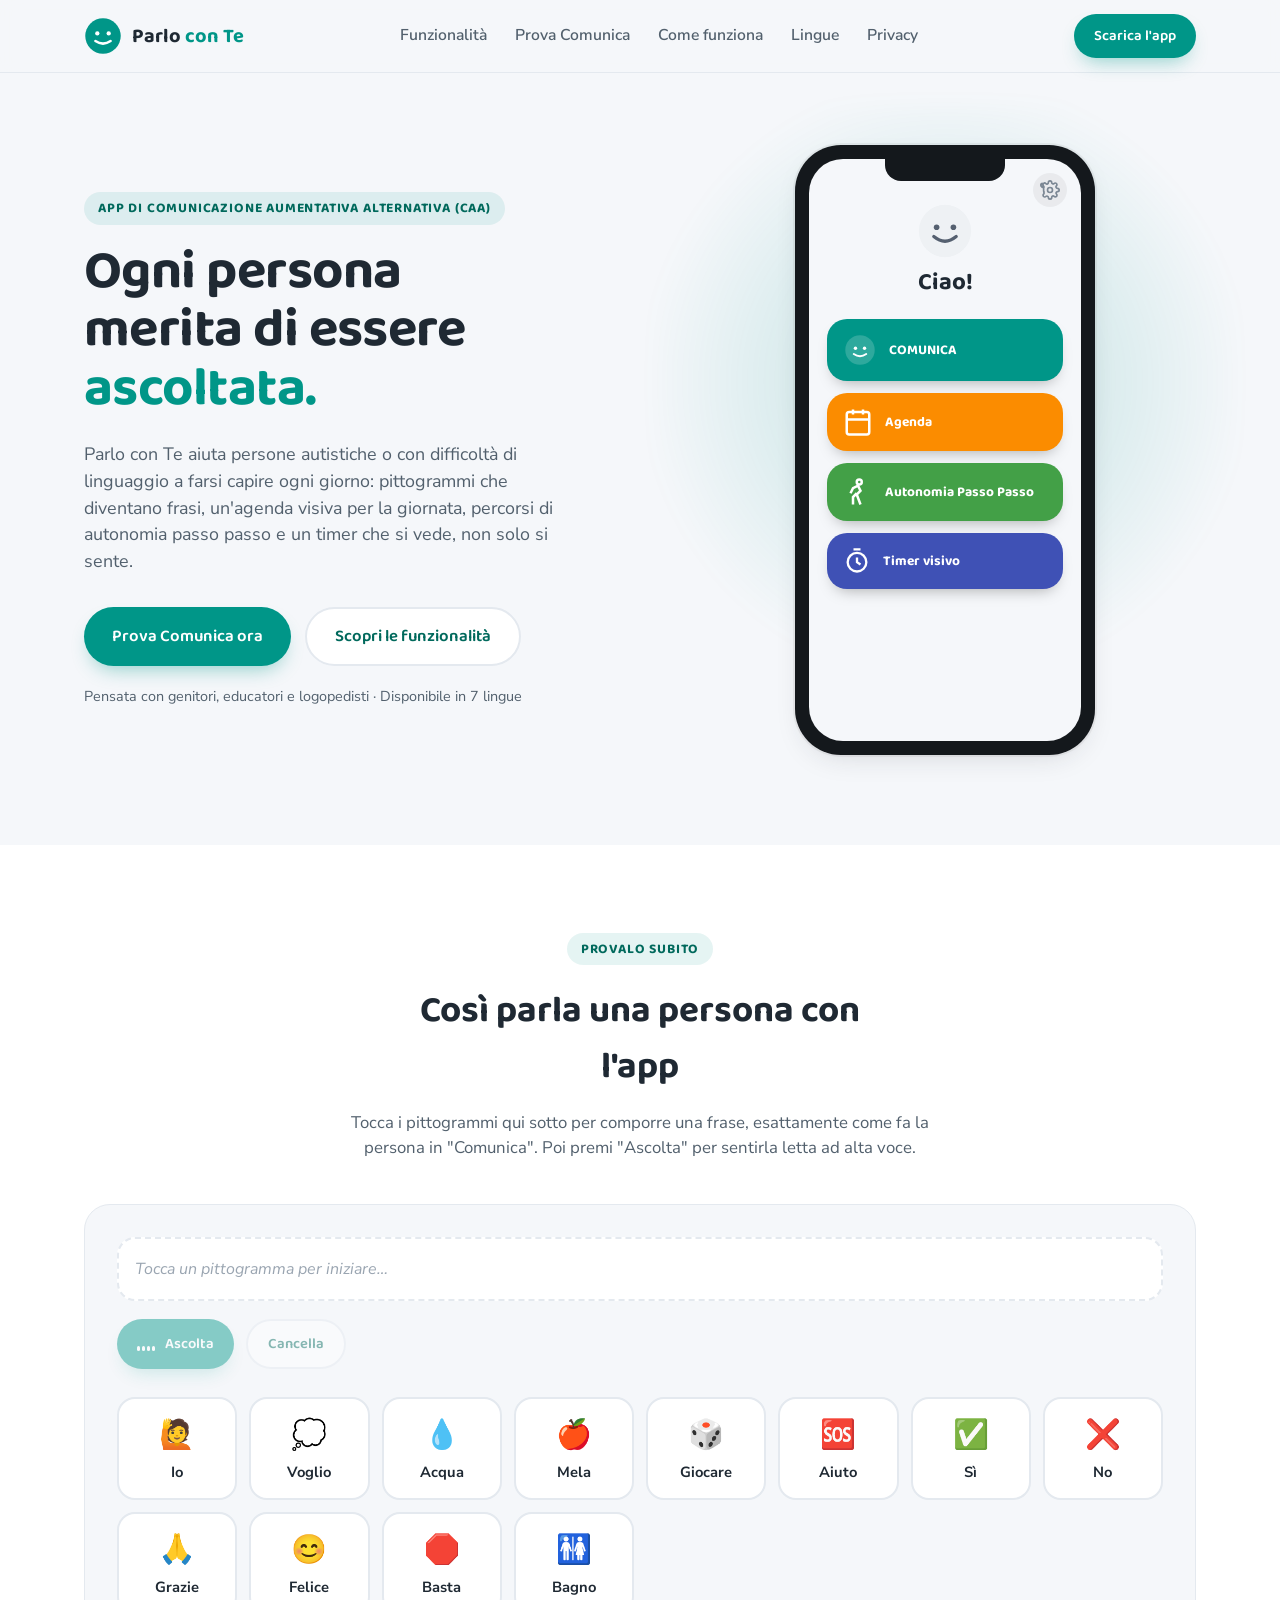
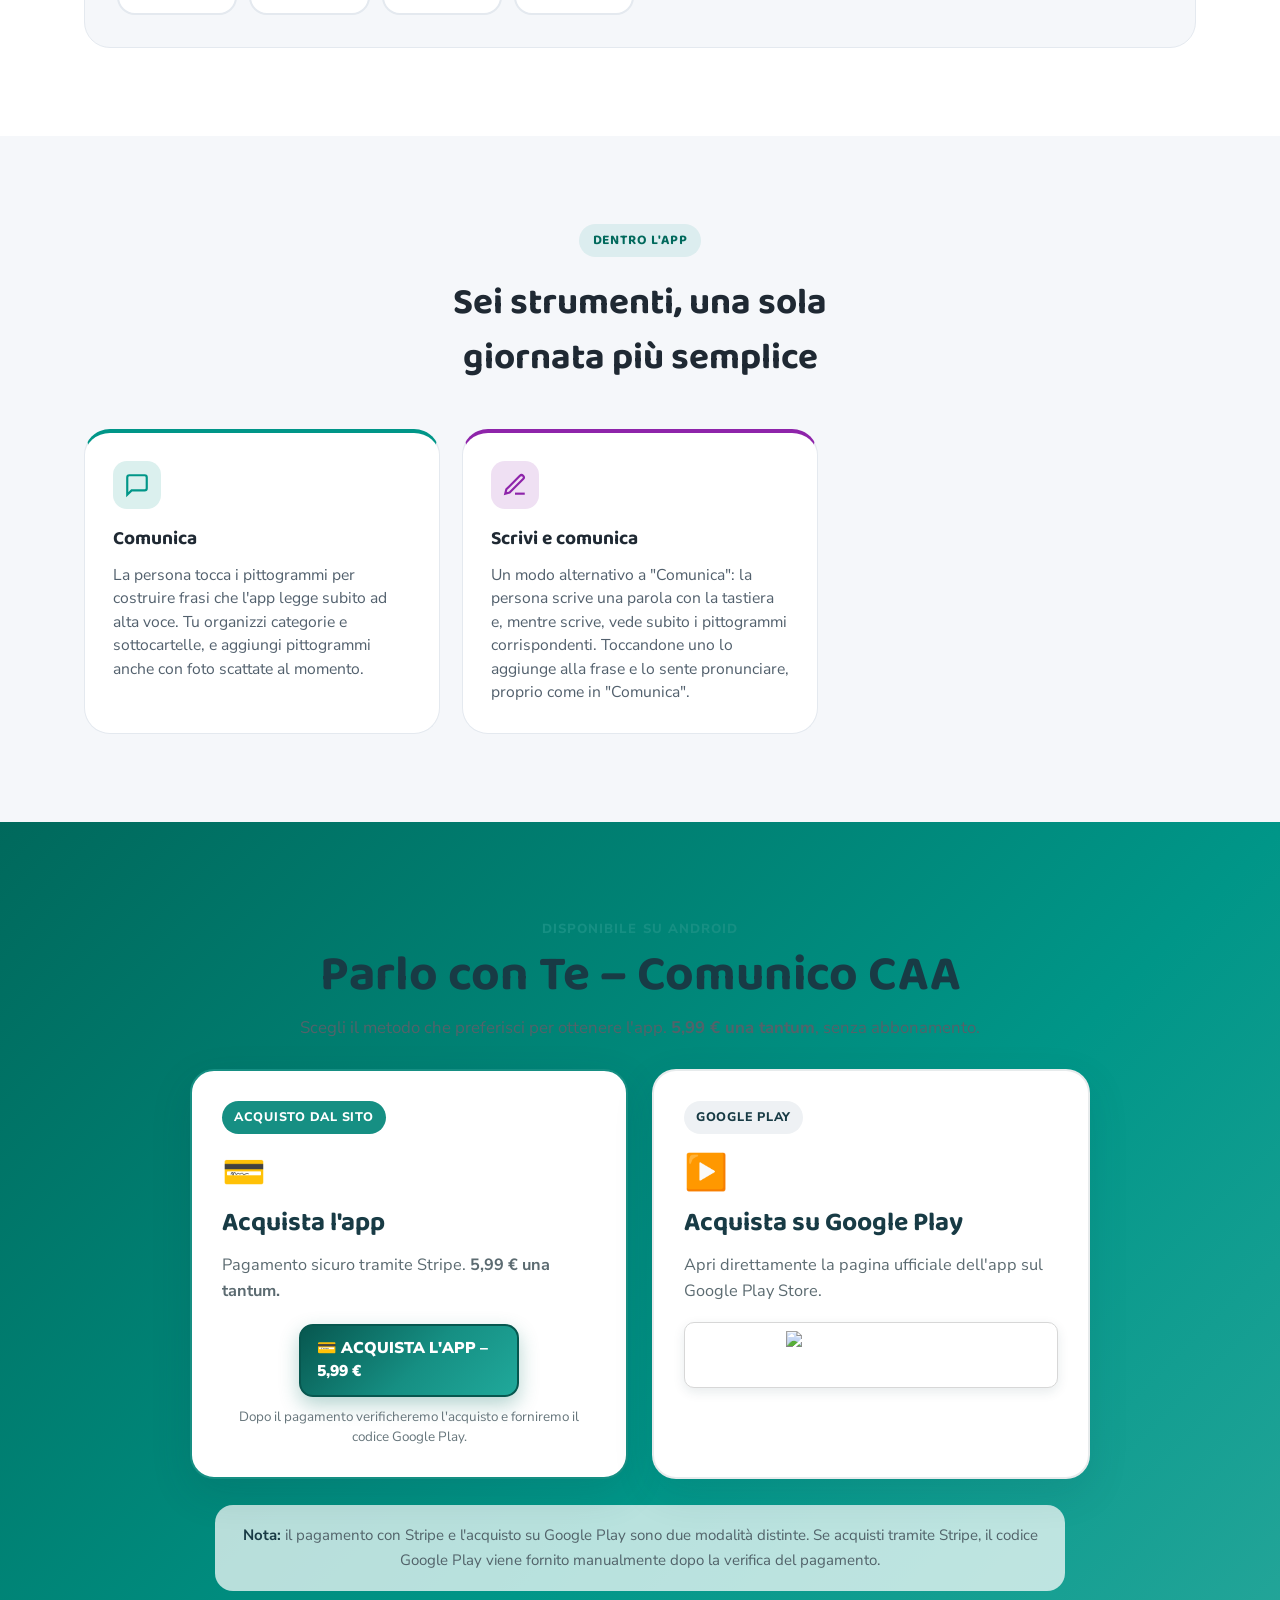
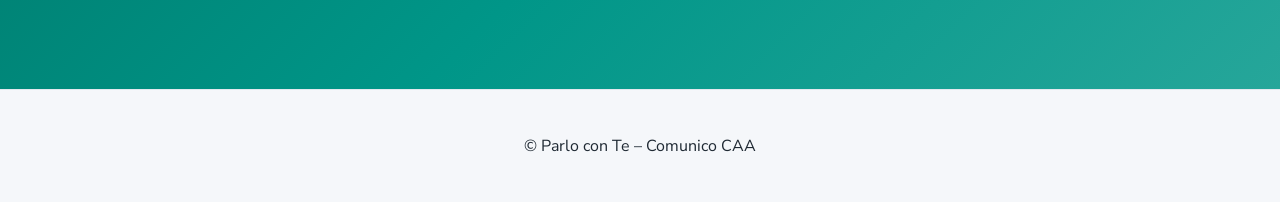
==== commit 397aa7a0: "Forza aggiornamento cache script.js sito" ====
--- a/index.html
+++ b/index.html
@@ -26,24 +26,15 @@
 <header class="site-header">
   <div class="wrap header-inner">
 
-```
 <a class="brand" href="#top" aria-label="Parlo con Te - Home">
   <span class="brand-face" aria-hidden="true">
     <svg viewBox="0 0 60 60" class="face-svg">
       <circle cx="30" cy="30" r="28" fill="var(--teal)"/>
       <circle class="eye eye-l" cx="21" cy="26" r="3.4" fill="#fff"/>
       <circle class="eye eye-r" cx="39" cy="26" r="3.4" fill="#fff"/>
-      <path
-        class="mouth"
-        d="M 18 38 Q 30 46 42 38"
-        stroke="#fff"
-        stroke-width="4"
-        fill="none"
-        stroke-linecap="round"
-      />
+      <path class="mouth" d="M 18 38 Q 30 46 42 38" stroke="#fff" stroke-width="4" fill="none" stroke-linecap="round" />
     </svg>
   </span>
-
   <span class="brand-word">Parlo <em>con Te</em></span>
 </a>
 
@@ -55,830 +46,101 @@
   <a href="privacy.html">Privacy</a>
 </nav>
 
-<a class="btn btn-primary btn-small" href="#scarica">
-  Scarica l'app
-</a>
-```
+<a class="btn btn-primary btn-small" href="#scarica">Scarica l'app</a>
 
   </div>
 </header>
 
 <main id="main">
 
-<!-- =========================================================== -->
-
-<!-- HERO -->
-
-<!-- =========================================================== -->
-
 <section class="hero" id="top">
-
   <div class="wrap hero-inner">
-
-```
-<div class="hero-copy">
-
-  <p class="eyebrow">
-    App di Comunicazione Aumentativa Alternativa (CAA)
-  </p>
-
-  <h1>
-    Ogni persona<br>
-    merita di essere<br>
-    <span class="hl">ascoltata.</span>
-  </h1>
-
-  <p class="hero-lede">
-    Parlo con Te aiuta persone autistiche o con difficoltà di linguaggio
-    a farsi capire ogni giorno: pittogrammi che diventano frasi,
-    un'agenda visiva per la giornata, percorsi di autonomia passo passo
-    e un timer che si vede, non solo si sente.
-  </p>
-
-  <div class="hero-cta">
-
-    <a href="#prova" class="btn btn-primary">
-      Prova Comunica ora
-    </a>
-
-    <a href="#funzionalita" class="btn btn-ghost">
-      Scopri le funzionalità
-    </a>
-
-  </div>
-
-  <p class="hero-note">
-    Pensata con genitori, educatori e logopedisti ·
-    Disponibile in 7 lingue
-  </p>
-
-</div>
-
-<!-- ======================================================= -->
-<!-- TELEFONO -->
-<!-- ======================================================= -->
-
-<div class="hero-phone-wrap">
-
-  <div
-    class="phone"
-    role="img"
-    aria-label="Schermata principale dell'app Parlo con Te"
-  >
-
-    <div class="phone-notch"></div>
-
-    <div class="phone-screen">
-
-      <button
-        class="gear-btn"
-        aria-hidden="true"
-        tabindex="-1"
-      >
-        <svg
-          viewBox="0 0 24 24"
-          width="20"
-          height="20"
-          fill="none"
-          stroke="currentColor"
-          stroke-width="2"
-        >
-          <circle cx="12" cy="12" r="3"/>
-          <path d="M19.4 15a1.65 1.65 0 0 0 .33 1.82l.06.06a2 2 0 1 1-2.83 2.83l-.06-.06a1.65 1.65 0 0 0-1.82-.33 1.65 1.65 0 0 0-1 1.51V21a2 2 0 0 1-4 0v-.09A1.65 1.65 0 0 0 9 19.4a1.65 1.65 0 0 0-1.82.33l-.06.06a2 2 0 1 1-2.83-2.83l.06-.06a1.65 1.65 0 0 0 .33-1.82 1.65 1.65 0 0 0-.33-1.82V9a1.65 1.65 0 0 0-1.51-1H3a2 2 0 0 1 0-4h.09A1.65 1.65 0 0 0 4.6 9a1.65 1.65 0 0 0-.33-1.82l-.06-.06a2 2 0 1 1 2.83-2.83l.06.06a1.65 1.65 0 0 0 1.82.33H9a1.65 1.65 0 0 0 1-1.51V3a2 2 0 0 1 4 0v.09a1.65 1.65 0 0 0 1 1.51 1.65 1.65 0 0 0 1.82-.33l.06-.06a2 2 0 1 1 2.83 2.83l-.06.06a1.65 1.65 0 0 0-.33 1.82V9a1.65 1.65 0 0 0 1.51 1H21a2 2 0 0 1 0 4h-.09a2 2 0 0 0-1.51 1z"/>
-        </svg>
-      </button>
-
-      <div class="phone-greeting">
-
-        <svg
-          class="mini-face"
-          viewBox="0 0 60 60"
-          aria-hidden="true"
-        >
-          <circle cx="30" cy="30" r="28" fill="#EEF1F4"/>
-          <circle class="eye eye-l" cx="21" cy="26" r="3" fill="#556070"/>
-          <circle class="eye eye-r" cx="39" cy="26" r="3" fill="#556070"/>
-          <path
-            class="mouth"
-            d="M 18 36 Q 30 46 42 36"
-            stroke="#556070"
-            stroke-width="3.5"
-            fill="none"
-            stroke-linecap="round"
-          />
-        </svg>
-
-        <p class="phone-hello">Ciao!</p>
-
+    <div class="hero-copy">
+      <p class="eyebrow">App di Comunicazione Aumentativa Alternativa (CAA)</p>
+      <h1>Ogni persona<br>merita di essere<br><span class="hl">ascoltata.</span></h1>
+      <p class="hero-lede">Parlo con Te aiuta persone autistiche o con difficoltà di linguaggio a farsi capire ogni giorno: pittogrammi che diventano frasi, un'agenda visiva per la giornata, percorsi di autonomia passo passo e un timer che si vede, non solo si sente.</p>
+      <div class="hero-cta">
+        <a href="#prova" class="btn btn-primary">Prova Comunica ora</a>
+        <a href="#funzionalita" class="btn btn-ghost">Scopri le funzionalità</a>
       </div>
-
-      <div class="phone-buttons">
-
-        <button
-          class="phone-btn phone-btn--teal"
-          tabindex="-1"
-          style="--d:0"
-        >
-
-          <svg
-            viewBox="0 0 60 60"
-            class="mini-face mini-face--btn"
-            aria-hidden="true"
-          >
-            <circle cx="30" cy="30" r="26" fill="rgba(255,255,255,.18)"/>
-            <circle class="eye eye-l" cx="22" cy="27" r="3" fill="#fff"/>
-            <circle class="eye eye-r" cx="38" cy="27" r="3" fill="#fff"/>
-            <path
-              class="mouth"
-              d="M 19 37 Q 30 45 41 37"
-              stroke="#fff"
-              stroke-width="3.5"
-              fill="none"
-              stroke-linecap="round"
-            />
-          </svg>
-
-          <span>COMUNICA</span>
-
-        </button>
-
-        <button
-          class="phone-btn phone-btn--orange"
-          tabindex="-1"
-          style="--d:1"
-        >
-
-          <svg
-            viewBox="0 0 24 24"
-            width="30"
-            height="30"
-            fill="none"
-            stroke="#fff"
-            stroke-width="2"
-          >
-            <rect x="3" y="4" width="18" height="18" rx="2"/>
-            <path d="M16 2v4M8 2v4M3 10h18"/>
-          </svg>
-
-          <span>Agenda</span>
-
-        </button>
-
-        <button
-          class="phone-btn phone-btn--green"
-          tabindex="-1"
-          style="--d:2"
-        >
-
-          <svg
-            viewBox="0 0 24 24"
-            width="30"
-            height="30"
-            fill="none"
-            stroke="#fff"
-            stroke-width="2"
-          >
-            <circle cx="13" cy="4" r="2"/>
-            <path d="m14 22-3-8 3-3-2-4-4 2-2 4"/>
-            <path d="M8 22v-6l3-3"/>
-          </svg>
-
-          <span>Autonomia Passo Passo</span>
-
-        </button>
-
-        <button
-          class="phone-btn phone-btn--indigo"
-          tabindex="-1"
-          style="--d:3"
-        >
-
-          <svg
-            viewBox="0 0 24 24"
-            width="28"
-            height="28"
-            fill="none"
-            stroke="#fff"
-            stroke-width="2"
-          >
-            <circle cx="12" cy="13" r="8"/>
-            <path d="M12 9v4l3 2M9 2h6"/>
-          </svg>
-
-          <span>Timer visivo</span>
-
-        </button>
-
-      </div>
-
+      <p class="hero-note">Pensata con genitori, educatori e logopedisti · Disponibile in 7 lingue</p>
     </div>
 
+    <div class="hero-phone-wrap">
+      <div class="phone" role="img" aria-label="Schermata principale dell'app Parlo con Te">
+        <div class="phone-notch"></div>
+        <div class="phone-screen">
+          <button class="gear-btn" aria-hidden="true" tabindex="-1">
+            <svg viewBox="0 0 24 24" width="20" height="20" fill="none" stroke="currentColor" stroke-width="2">
+              <circle cx="12" cy="12" r="3"/>
+              <path d="M19.4 15a1.65 1.65 0 0 0 .33 1.82l.06.06a2 2 0 1 1-2.83 2.83l-.06-.06a1.65 1.65 0 0 0-1.82-.33 1.65 1.65 0 0 0-1 1.51V21a2 2 0 0 1-4 0v-.09A1.65 1.65 0 0 0 9 19.4a1.65 1.65 0 0 0-1.82.33l-.06.06a2 2 0 1 1-2.83-2.83l.06-.06a1.65 1.65 0 0 0 .33-1.82 1.65 1.65 0 0 0-.33-1.82V9a1.65 1.65 0 0 0-1.51-1H3a2 2 0 0 1 0-4h.09A1.65 1.65 0 0 0 4.6 9a1.65 1.65 0 0 0-.33-1.82l-.06-.06a2 2 0 1 1 2.83-2.83l.06.06a1.65 1.65 0 0 0 1.82.33H9a1.65 1.65 0 0 0 1-1.51V3a2 2 0 0 1 4 0v.09a1.65 1.65 0 0 0 1 1.51 1.65 1.65 0 0 0 1.82-.33l.06-.06a2 2 0 1 1 2.83 2.83l-.06.06a1.65 1.65 0 0 0-.33 1.82V9a1.65 1.65 0 0 0 1.51 1H21a2 2 0 0 1 0 4h-.09a2 2 0 0 0-1.51 1z"/>
+            </svg>
+          </button>
+          <div class="phone-greeting">
+            <svg class="mini-face" viewBox="0 0 60 60" aria-hidden="true">
+              <circle cx="30" cy="30" r="28" fill="#EEF1F4"/>
+              <circle class="eye eye-l" cx="21" cy="26" r="3" fill="#556070"/>
+              <circle class="eye eye-r" cx="39" cy="26" r="3" fill="#556070"/>
+              <path class="mouth" d="M 18 36 Q 30 46 42 36" stroke="#556070" stroke-width="3.5" fill="none" stroke-linecap="round" />
+            </svg>
+            <p class="phone-hello">Ciao!</p>
+          </div>
+          <div class="phone-buttons">
+            <button class="phone-btn phone-btn--teal" tabindex="-1" style="--d:0">
+              <svg viewBox="0 0 60 60" class="mini-face mini-face--btn" aria-hidden="true"><circle cx="30" cy="30" r="26" fill="rgba(255,255,255,.18)"/><circle class="eye eye-l" cx="22" cy="27" r="3" fill="#fff"/><circle class="eye eye-r" cx="38" cy="27" r="3" fill="#fff"/><path class="mouth" d="M 19 37 Q 30 45 41 37" stroke="#fff" stroke-width="3.5" fill="none" stroke-linecap="round" /></svg>
+              <span>COMUNICA</span>
+            </button>
+            <button class="phone-btn phone-btn--orange" tabindex="-1" style="--d:1"><svg viewBox="0 0 24 24" width="30" height="30" fill="none" stroke="#fff" stroke-width="2"><rect x="3" y="4" width="18" height="18" rx="2"/><path d="M16 2v4M8 2v4M3 10h18"/></svg><span>Agenda</span></button>
+            <button class="phone-btn phone-btn--green" tabindex="-1" style="--d:2"><svg viewBox="0 0 24 24" width="30" height="30" fill="none" stroke="#fff" stroke-width="2"><circle cx="13" cy="4" r="2"/><path d="m14 22-3-8 3-3-2-4-4 2-2 4"/><path d="M8 22v-6l3-3"/></svg><span>Autonomia Passo Passo</span></button>
+            <button class="phone-btn phone-btn--indigo" tabindex="-1" style="--d:3"><svg viewBox="0 0 24 24" width="28" height="28" fill="none" stroke="#fff" stroke-width="2"><circle cx="12" cy="13" r="8"/><path d="M12 9v4l3 2M9 2h6"/></svg><span>Timer visivo</span></button>
+          </div>
+        </div>
+      </div>
+      <div class="phone-glow" aria-hidden="true"></div>
+    </div>
   </div>
-
-  <div class="phone-glow" aria-hidden="true"></div>
-
-</div>
-```
-
-  </div>
-
 </section>
 
-<!-- =========================================================== -->
-
-<!-- PROVA COMUNICA -->
-
-<!-- =========================================================== -->
-
 <section class="demo" id="prova">
-
   <div class="wrap">
-
-```
-<p class="eyebrow eyebrow--center">
-  Provalo subito
-</p>
-
-<h2 class="section-title center">
-  Così parla una persona con l'app
-</h2>
-
-<p class="section-lede center">
-  Tocca i pittogrammi qui sotto per comporre una frase,
-  esattamente come fa la persona in "Comunica".
-  Poi premi "Ascolta" per sentirla letta ad alta voce.
-</p>
-
-<div class="demo-card">
-
-  <div
-    class="sentence-bar"
-    id="sentenceBar"
-    aria-live="polite"
-  >
-    <span
-      class="sentence-placeholder"
-      id="sentencePlaceholder"
-    >
-      Tocca un pittogramma per iniziare…
-    </span>
+    <p class="eyebrow eyebrow--center">Provalo subito</p>
+    <h2 class="section-title center">Così parla una persona con l'app</h2>
+    <p class="section-lede center">Tocca i pittogrammi qui sotto per comporre una frase, esattamente come fa la persona in "Comunica". Poi premi "Ascolta" per sentirla letta ad alta voce.</p>
+    <div class="demo-card">
+      <div class="sentence-bar" id="sentenceBar" aria-live="polite"><span class="sentence-placeholder" id="sentencePlaceholder">Tocca un pittogramma per iniziare…</span></div>
+      <div class="demo-actions">
+        <button class="btn btn-primary btn-small" id="speakBtn" disabled><span class="wave" aria-hidden="true"><i></i><i></i><i></i><i></i></span>Ascolta</button>
+        <button class="btn btn-ghost btn-small" id="clearBtn" disabled>Cancella</button>
+      </div>
+      <div class="pictogram-grid" id="pictogramGrid"></div>
+      <p class="demo-hint" id="speechHint" hidden>Il tuo browser non supporta la lettura vocale: qui sotto vedrai comunque la frase composta.</p>
+    </div>
   </div>
-
-  <div class="demo-actions">
-
-    <button
-      class="btn btn-primary btn-small"
-      id="speakBtn"
-      disabled
-    >
-      <span class="wave" aria-hidden="true">
-        <i></i>
-        <i></i>
-        <i></i>
-        <i></i>
-      </span>
-      Ascolta
-    </button>
-
-    <button
-      class="btn btn-ghost btn-small"
-      id="clearBtn"
-      disabled
-    >
-      Cancella
-    </button>
-
-  </div>
-
-  <div
-    class="pictogram-grid"
-    id="pictogramGrid"
-  >
-    <!-- popolato via JS -->
-  </div>
-
-  <p
-    class="demo-hint"
-    id="speechHint"
-    hidden
-  >
-    Il tuo browser non supporta la lettura vocale:
-    qui sotto vedrai comunque la frase composta.
-  </p>
-
-</div>
-```
-
-  </div>
-
 </section>
 
-<!-- =========================================================== -->
-
-<!-- FUNZIONALITÀ -->
-
-<!-- =========================================================== -->
-
 <section class="features" id="funzionalita">
-
   <div class="wrap">
-
-```
-<p class="eyebrow eyebrow--center">
-  Dentro l'app
-</p>
-
-<h2 class="section-title center">
-  Sei strumenti, una sola giornata più semplice
-</h2>
-
-<div class="feature-grid">
-
-  <article
-    class="feature-card reveal"
-    style="--accent: var(--teal)"
-  >
-
-    <div class="feature-icon">
-
-      <svg
-        viewBox="0 0 24 24"
-        width="26"
-        height="26"
-        fill="none"
-        stroke="currentColor"
-        stroke-width="2"
-      >
-        <path d="M21 15a2 2 0 0 1-2 2H7l-4 4V5a2 2 0 0 1 2-2h14a2 2 0 0 1 2 2z"/>
-      </svg>
-
+    <p class="eyebrow eyebrow--center">Dentro l'app</p>
+    <h2 class="section-title center">Sei strumenti, una sola giornata più semplice</h2>
+    <div class="feature-grid">
+      <article class="feature-card reveal" style="--accent: var(--teal)"><div class="feature-icon"><svg viewBox="0 0 24 24" width="26" height="26" fill="none" stroke="currentColor" stroke-width="2"><path d="M21 15a2 2 0 0 1-2 2H7l-4 4V5a2 2 0 0 1 2-2h14a2 2 0 0 1 2 2z"/></svg></div><h3>Comunica</h3><p>La persona tocca i pittogrammi per costruire frasi che l'app legge subito ad alta voce. Tu organizzi categorie e sottocartelle, e aggiungi pittogrammi anche con foto scattate al momento.</p></article>
+      <article class="feature-card reveal" style="--accent: var(--purple)"><div class="feature-icon"><svg viewBox="0 0 24 24" width="26" height="26" fill="none" stroke="currentColor" stroke-width="2"><path d="M12 20h9"/><path d="M16.5 3.5a2.12 2.12 0 0 1 3 3L7 19l-4 1 1-4Z"/></svg></div><h3>Scrivi e comunica</h3><p>Un modo alternativo a "Comunica": la persona scrive una parola con la tastiera e, mentre scrive, vede subito i pittogrammi corrispondenti. Toccandone uno lo aggiunge alla frase e lo sente pronunciare, proprio come in "Comunica".</p></article>
     </div>
-
-    <h3>Comunica</h3>
-
-    <p>
-      La persona tocca i pittogrammi per costruire frasi che l'app legge
-      subito ad alta voce. Tu organizzi categorie e sottocartelle, e aggiungi
-      pittogrammi anche con foto scattate al momento.
-    </p>
-
-  </article>
-
-  <article
-    class="feature-card reveal"
-    style="--accent: var(--purple)"
-  >
-
-    <div class="feature-icon">
-
-      <svg
-        viewBox="0 0 24 24"
-        width="26"
-        height="26"
-        fill="none"
-        stroke="currentColor"
-        stroke-width="2"
-      >
-        <path d="M12 20h9"/>
-        <path d="M16.5 3.5a2.12 2.12 0 0 1 3 3L7 19l-4 1 1-4Z"/>
-      </svg>
-
-    </div>
-
-    <h3>Scrivi e comunica</h3>
-
-    <p>
-      Un modo alternativo a "Comunica": la persona scrive una parola
-      con la tastiera e, mentre scrive, vede subito i pittogrammi
-      corrispondenti. Toccandone uno lo aggiunge alla frase e lo sente
-      pronunciare, proprio come in "Comunica".
-    </p>
-
-  </article>
-
-  <article
-    class="feature-card reveal"
-    style="--accent: var(--orange)"
-  >
-
-    <div class="feature-icon">
-
-      <svg
-        viewBox="0 0 24 24"
-        width="26"
-        height="26"
-        fill="none"
-        stroke="currentColor"
-        stroke-width="2"
-      >
-        <rect x="3" y="4" width="18" height="18" rx="2"/>
-        <path d="M16 2v4M8 2v4M3 10h18"/>
-      </svg>
-
-    </div>
-
-    <h3>Agenda visiva</h3>
-
-    <p>
-      Le attività della giornata, in ordine e per immagini.
-      La persona tocca ogni attività appena la porta a termine,
-      e la vede segnata come completata.
-    </p>
-
-  </article>
-
-  <article
-    class="feature-card reveal"
-    style="--accent: var(--green)"
-  >
-
-    <div class="feature-icon">
-
-      <svg
-        viewBox="0 0 24 24"
-        width="26"
-        height="26"
-        fill="none"
-        stroke="currentColor"
-        stroke-width="2"
-      >
-        <circle cx="13" cy="4" r="2"/>
-        <path d="m14 22-3-8 3-3-2-4-4 2-2 4"/>
-        <path d="M8 22v-6l3-3"/>
-      </svg>
-
-    </div>
-
-    <h3>Autonomia Passo Passo</h3>
-
-    <p>
-      Crea più percorsi — "Lavarsi i denti", "Vestirsi", "Fare la valigia" —
-      ognuno con la propria icona (anche una foto scelta dalla galleria)
-      e i suoi passi illustrati. La persona li spunta uno alla volta.
-    </p>
-
-  </article>
-
-  <article
-    class="feature-card reveal feature-card--timer"
-    style="--accent: var(--indigoc)"
-  >
-
-    <div class="feature-icon">
-
-      <svg
-        viewBox="0 0 24 24"
-        width="26"
-        height="26"
-        fill="none"
-        stroke="currentColor"
-        stroke-width="2"
-      >
-        <circle cx="12" cy="13" r="8"/>
-        <path d="M12 9v4l3 2M9 2h6"/>
-      </svg>
-
-    </div>
-
-    <h3>Timer visivo</h3>
-
-    <p>
-      Un cerchio colorato che si riduce nel tempo:
-      la persona vede quanto manca alla fine di un'attività,
-      senza dover leggere i numeri.
-    </p>
-
-    <div class="timer-demo" aria-hidden="true">
-
-      <svg
-        viewBox="0 0 100 100"
-        class="timer-ring"
-      >
-        <circle
-          cx="50"
-          cy="50"
-          r="42"
-          class="timer-ring__track"
-        />
-
-        <circle
-          cx="50"
-          cy="50"
-          r="42"
-          class="timer-ring__progress"
-          id="timerRing"
-        />
-      </svg>
-
-    </div>
-
-  </article>
-
-  <article
-    class="feature-card reveal"
-    style="--accent: var(--slate)"
-  >
-
-    <div class="feature-icon">
-
-      <svg
-        viewBox="0 0 24 24"
-        width="26"
-        height="26"
-        fill="none"
-        stroke="currentColor"
-        stroke-width="2"
-      >
-        <rect x="5" y="11" width="14" height="10" rx="2"/>
-        <path d="M8 11V7a4 4 0 0 1 8 0v4"/>
-      </svg>
-
-    </div>
-
-    <h3>Area genitori protetta</h3>
-
-    <p>
-      Un PIN separa il mondo della persona da quello dei genitori.
-      Da lì gestisci pittogrammi, agenda, autonomie, voce e velocità
-      della sintesi vocale, lingua dell'app e backup di tutti i dati.
-    </p>
-
-  </article>
-
-</div>
-```
-
   </div>
-
 </section>
 
-<!-- =========================================================== -->
-
-<!-- COME FUNZIONA -->
-
-<!-- =========================================================== -->
-
-<section class="how" id="come-funziona">
-
-  <div class="wrap">
-
-```
-<p class="eyebrow eyebrow--center">
-  Dal primo avvio
-</p>
-
-<h2 class="section-title center">
-  Quattro passi, ed è pronta per la persona
-</h2>
-
-<ol class="steps">
-
-  <li class="step reveal">
-
-    <span class="step-num">1</span>
-
-    <h3>Scegli la lingua</h3>
-
-    <p>
-      Italiano, inglese, spagnolo, francese, tedesco,
-      portoghese o cinese: la scelta guida da subito
-      ogni testo dell'app.
-    </p>
-
-  </li>
-
-  <li class="step reveal">
-
-    <span class="step-num">2</span>
-
-    <h3>Guarda l'introduzione</h3>
-
-    <p>
-      Una breve panoramica illustrata spiega come funziona
-      ogni sezione, con esempi concreti.
-    </p>
-
-  </li>
-
-  <li class="step reveal">
-
-    <span class="step-num">3</span>
-
-    <h3>Personalizza</h3>
-
-    <p>
-      Aggiungi pittogrammi, foto, attività dell'agenda
-      e percorsi di autonomia su misura per la persona.
-    </p>
-
-  </li>
-
-  <li class="step reveal">
-
-    <span class="step-num">4</span>
-
-    <h3>La persona comunica</h3>
-
-    <p>
-      Ogni giorno, in autonomia crescente — con l'app pronta
-      a leggere ad alta voce ogni frase che compone.
-    </p>
-
-  </li>
-
-</ol>
-```
-
-  </div>
-
-</section>
-
-<!-- =========================================================== -->
-
-<!-- LINGUE -->
-
-<!-- =========================================================== -->
-
-<section class="languages" id="lingue">
-
-  <div class="wrap">
-
-```
-<p class="eyebrow eyebrow--center">
-  Senza confini
-</p>
-
-<h2 class="section-title center">
-  Parla la lingua della tua famiglia
-</h2>
-
-<div class="lang-grid">
-
-  <span class="lang-chip reveal">🇮🇹 Italiano</span>
-  <span class="lang-chip reveal">🇬🇧 English</span>
-  <span class="lang-chip reveal">🇪🇸 Español</span>
-  <span class="lang-chip reveal">🇫🇷 Français</span>
-  <span class="lang-chip reveal">🇩🇪 Deutsch</span>
-  <span class="lang-chip reveal">🇵🇹 Português</span>
-  <span class="lang-chip reveal">🇨🇳 中文</span>
-
-</div>
-```
-
-  </div>
-
-</section>
-
-<!-- =========================================================== -->
-
-<!-- CTA / SCARICA -->
-
-<!-- =========================================================== -->
-
 <section class="download" id="scarica">
-
-  <div class="wrap download-inner">
-
-```
-<h2>
-  Pronti a iniziare a comunicare, insieme?
-</h2>
-
-<p>
-  Parlo con Te è pensata per accompagnare la persona
-  nella comunicazione quotidiana, con pittogrammi,
-  agenda visiva, autonomia passo passo e timer visivo.
-</p>
-
-<div class="download-buttons">
-
-  <!-- GOOGLE PLAY -->
-
-  <a
-    href="https://play.google.com/store/apps/details?id=it.parloconme.app"
-    class="google-play-badge"
-    target="_blank"
-    rel="noopener noreferrer"
-    aria-label="Scarica Parlo con Te su Google Play"
-  >
-    <img
-      src="https://play.google.com/intl/it/badges/static/images/badges/it_badge_web_generic.png"
-      alt="Disponibile su Google Play"
-    >
-  </a>
-
-  <!-- DEMO -->
-
-  <a
-    href="#prova"
-    class="btn btn-ghost-invert"
-  >
-    Prova la demo
-  </a>
-
-  <!-- CONTATTO -->
-
-  <a
-    href="mailto:info@parlocontestore.example"
-    class="btn btn-ghost-invert"
-  >
-    Scrivici
-  </a>
-
-</div>
-
-<p class="download-note">
-  Disponibile per dispositivi Android.
-</p>
-```
-
-  </div>
-
+  <div class="wrap"></div>
 </section>
 
 </main>
 
-<!-- =========================================================== -->
-
-<!-- FOOTER -->
-
-<!-- =========================================================== -->
-
 <footer class="site-footer">
-
-  <div class="wrap footer-inner">
-
-```
-<div class="brand brand--footer">
-
-  <span
-    class="brand-face"
-    aria-hidden="true"
-  >
-
-    <svg
-      viewBox="0 0 60 60"
-      class="face-svg face-svg--small"
-    >
-      <circle
-        cx="30"
-        cy="30"
-        r="28"
-        fill="var(--teal)"
-      />
-
-      <circle
-        cx="21"
-        cy="26"
-        r="3.4"
-        fill="#fff"
-      />
-
-      <circle
-        cx="39"
-        cy="26"
-        r="3.4"
-        fill="#fff"
-      />
-
-      <path
-        d="M 18 38 Q 30 46 42 38"
-        stroke="#fff"
-        stroke-width="4"
-        fill="none"
-        stroke-linecap="round"
-      />
-
-    </svg>
-
-  </span>
-
-  <span class="brand-word">
-    Parlo <em>con Te</em>
-  </span>
-
-</div>
-
-<p class="footer-note">
-  Fatto con cura per la comunicazione di ogni persona.
-</p>
-
-<p class="footer-legal">
-  Sito ufficiale di Parlo con Te · © Parlo con Te ·
-  <a
-    href="privacy.html"
-    style="text-decoration: underline;"
-  >
-    Privacy Policy
-  </a>
-</p>
-```
-
-  </div>
-
+  <div class="wrap"><p>© Parlo con Te – Comunico CAA</p></div>
 </footer>
 
-<script src="script.js"></script>
+<!-- Versione esplicita per evitare la cache del browser/GitHub Pages. -->
+<script src="script.js?v=2"></script>
 
 </body>
 </html>
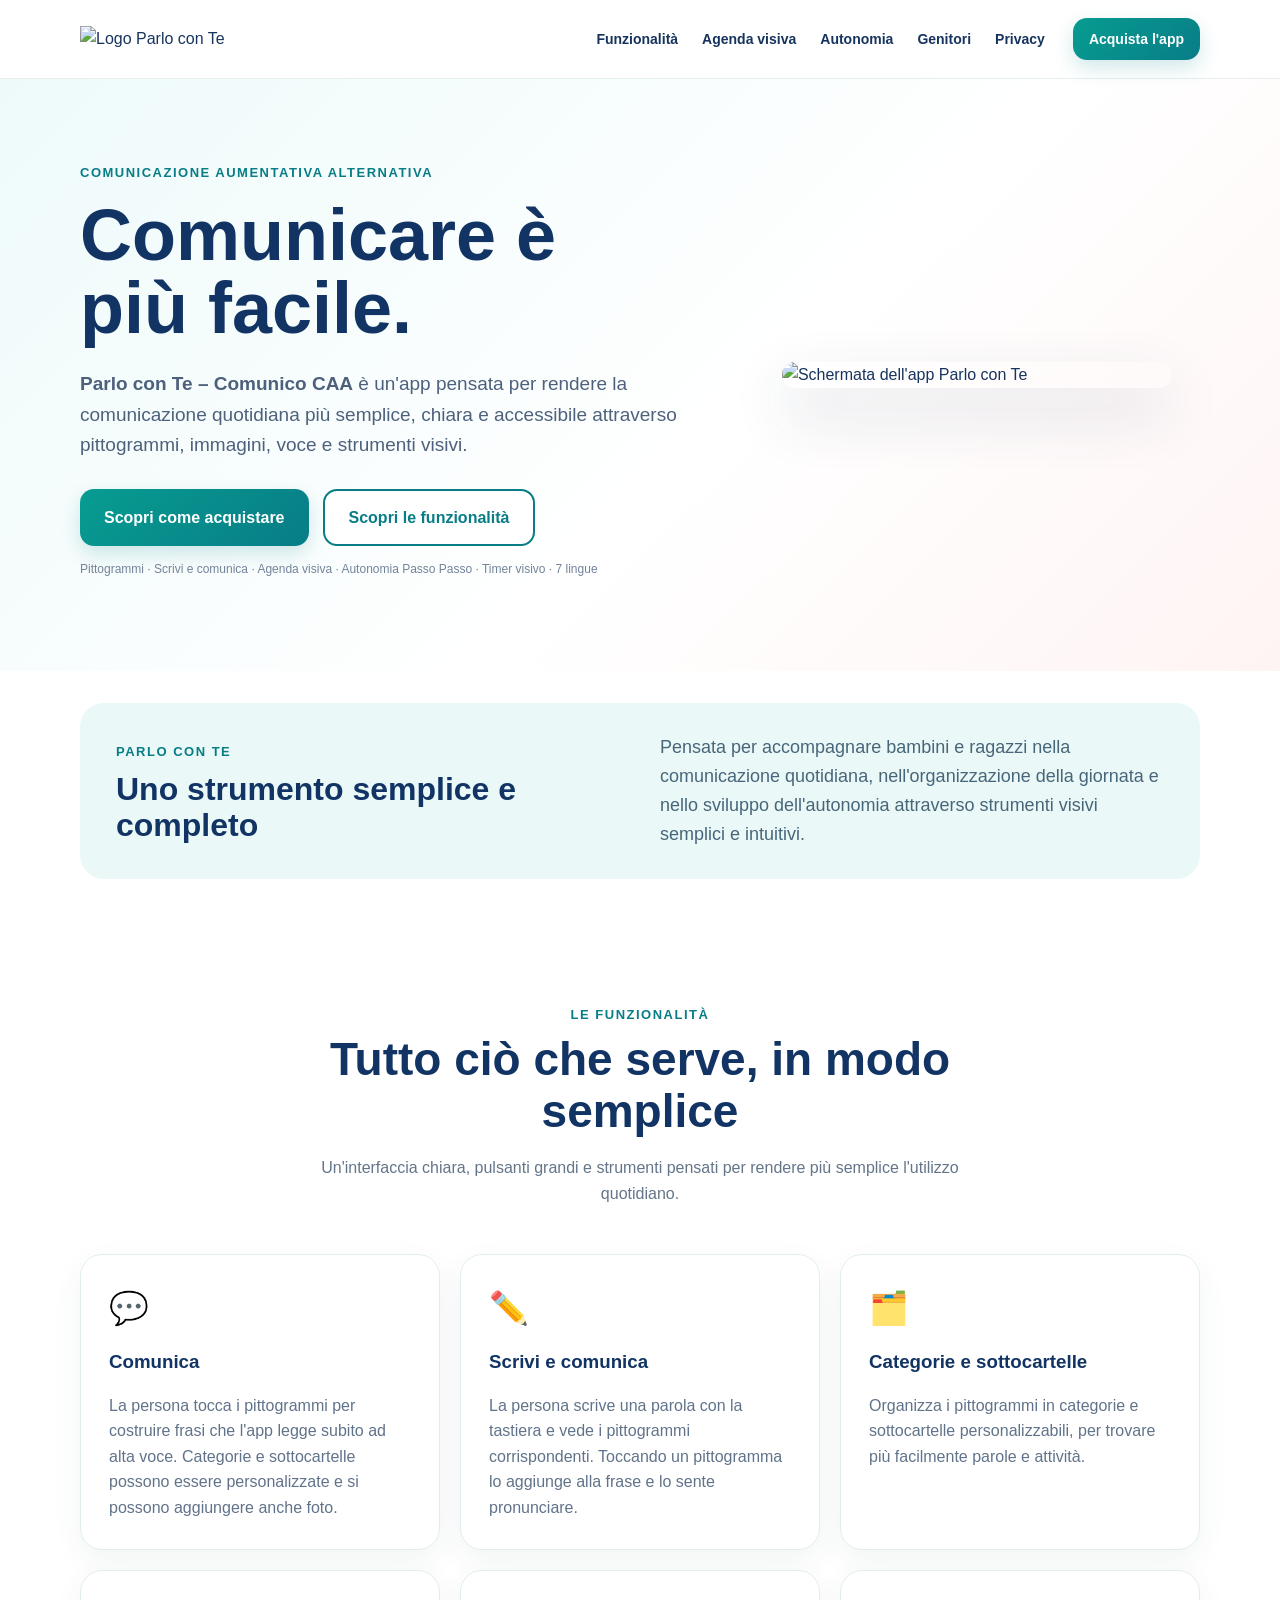
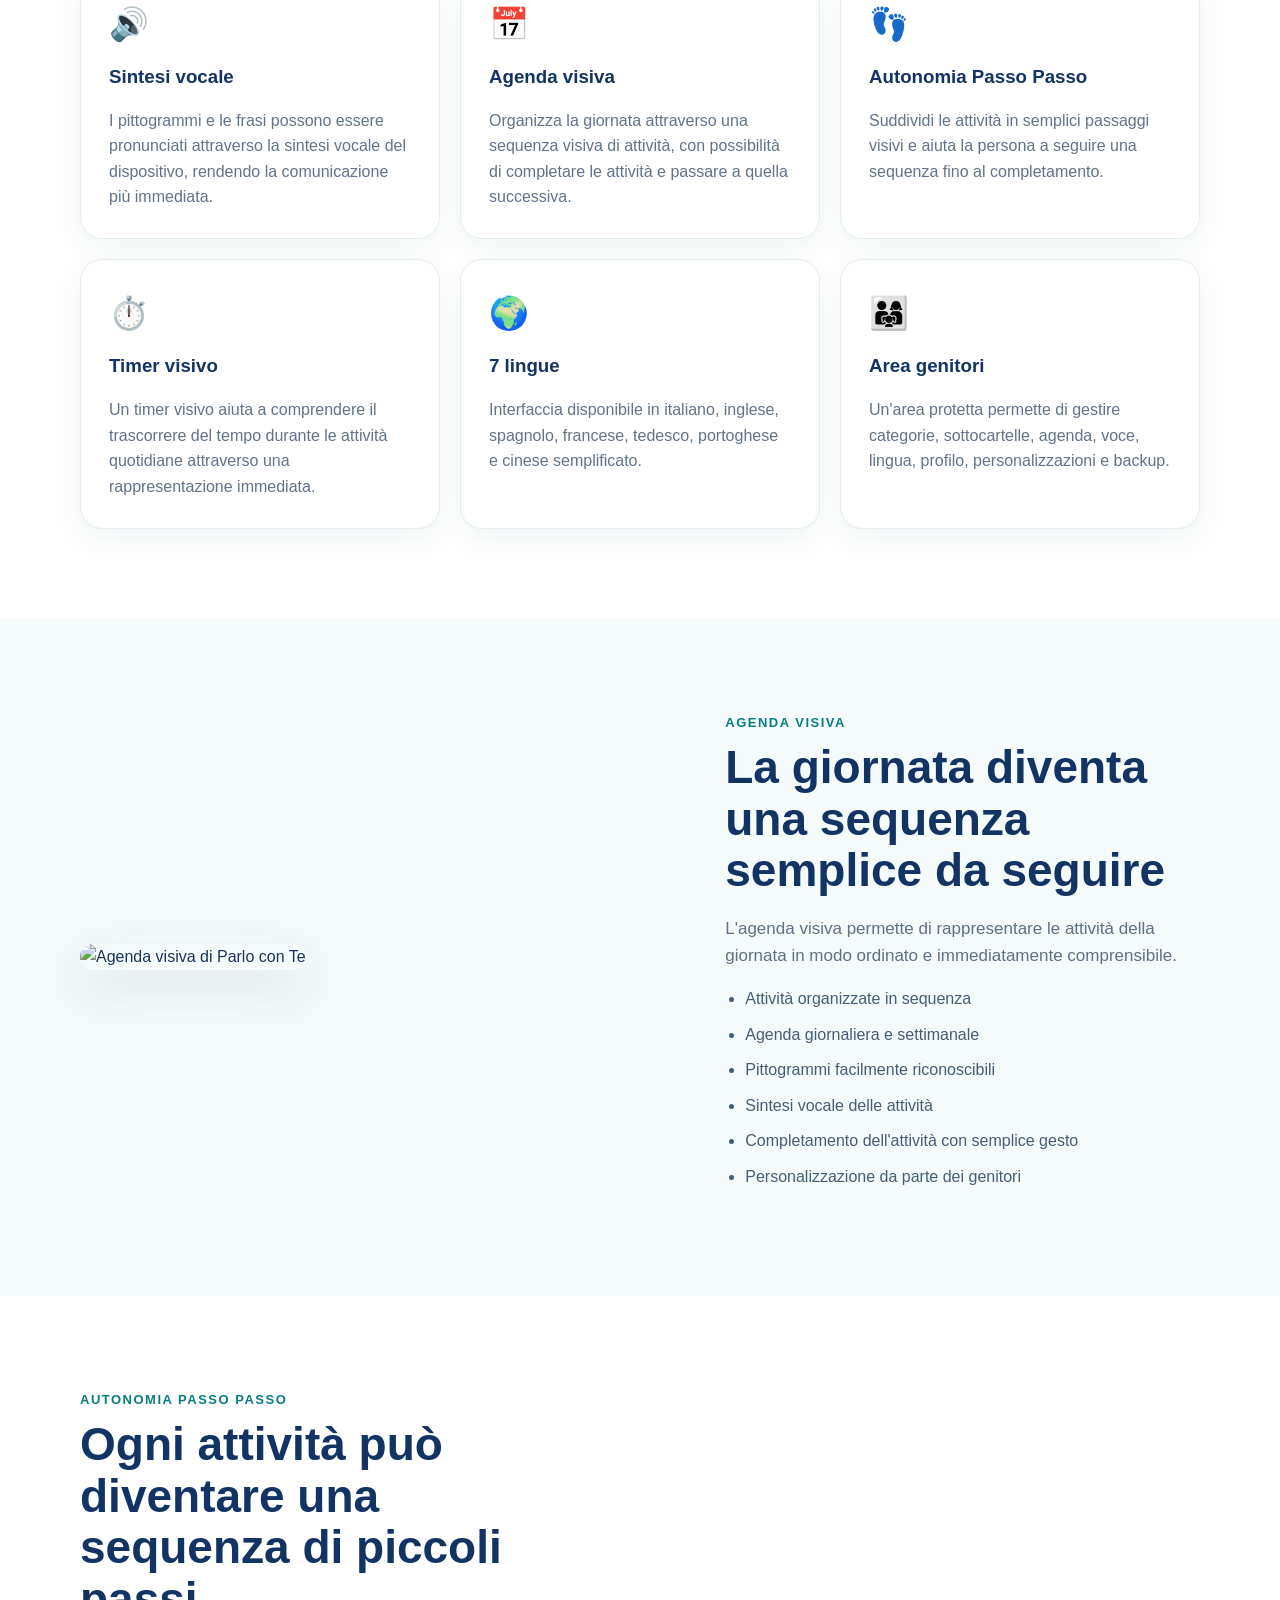
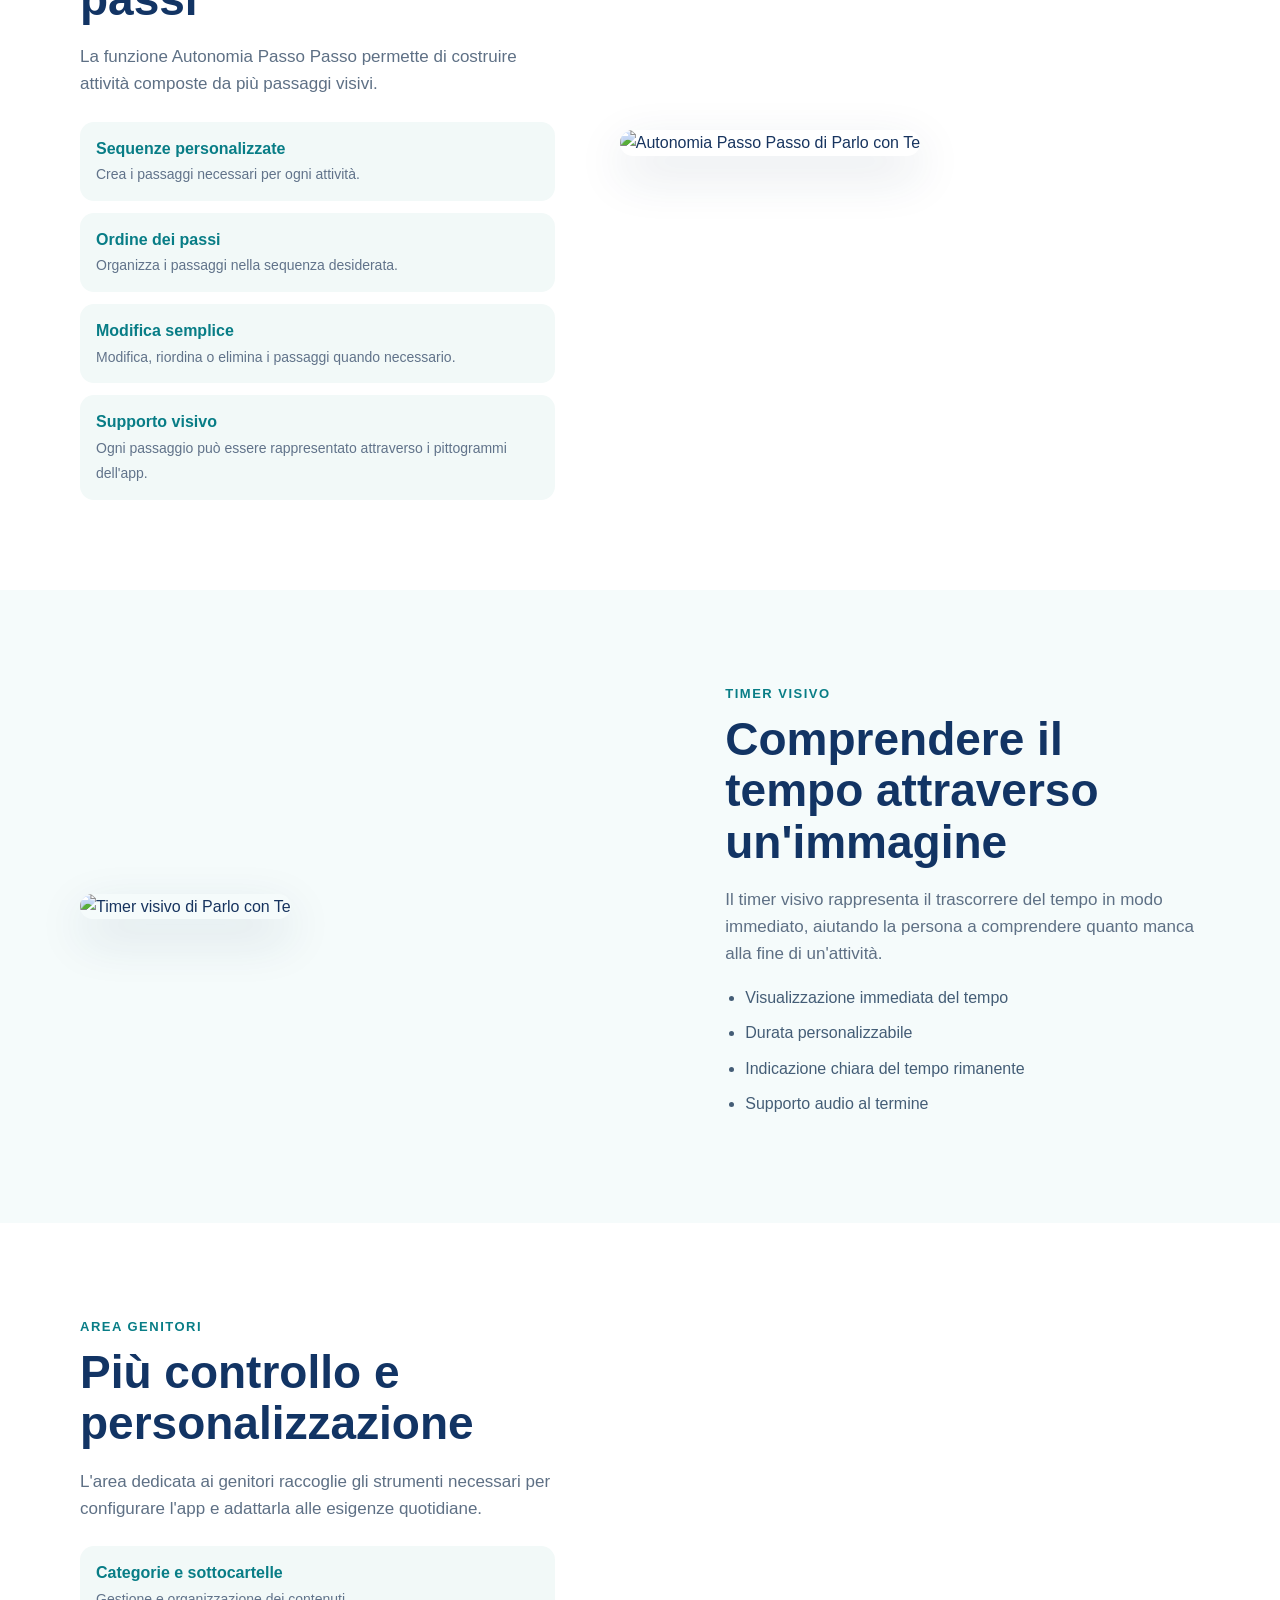
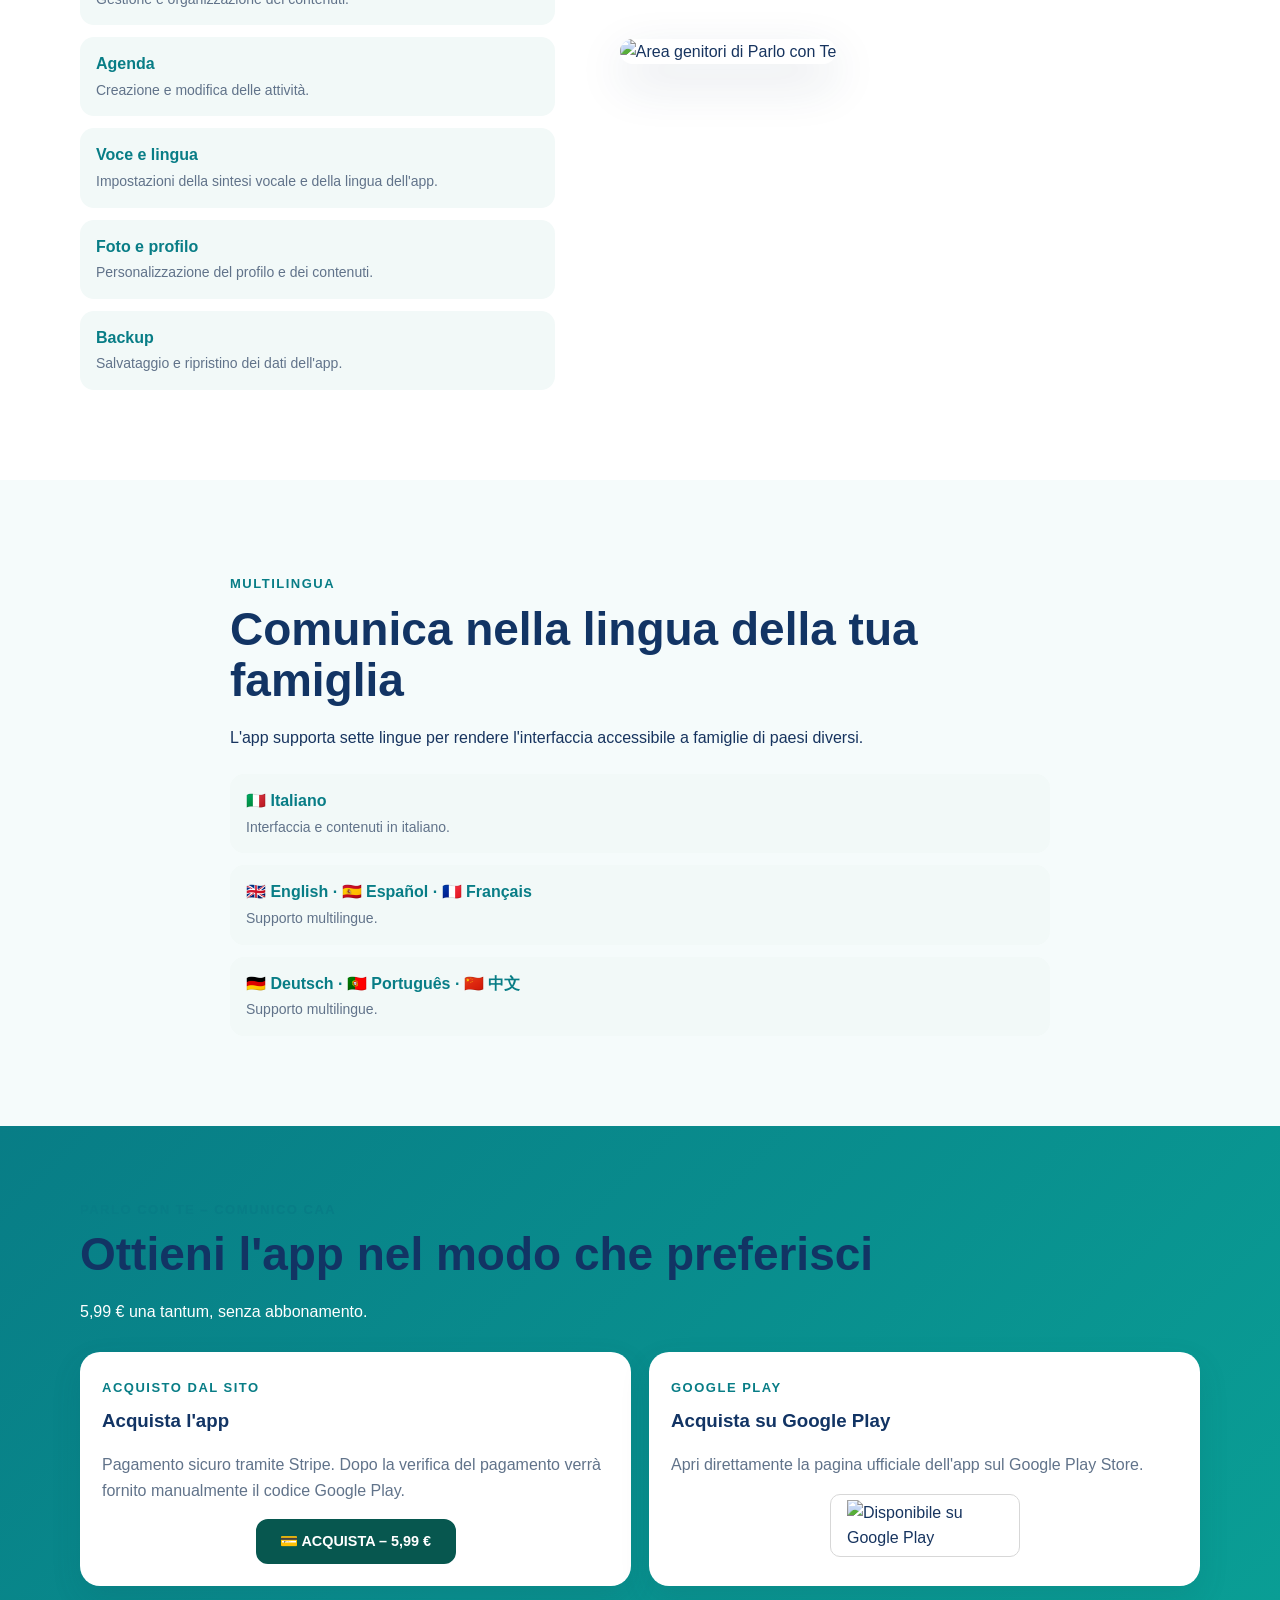
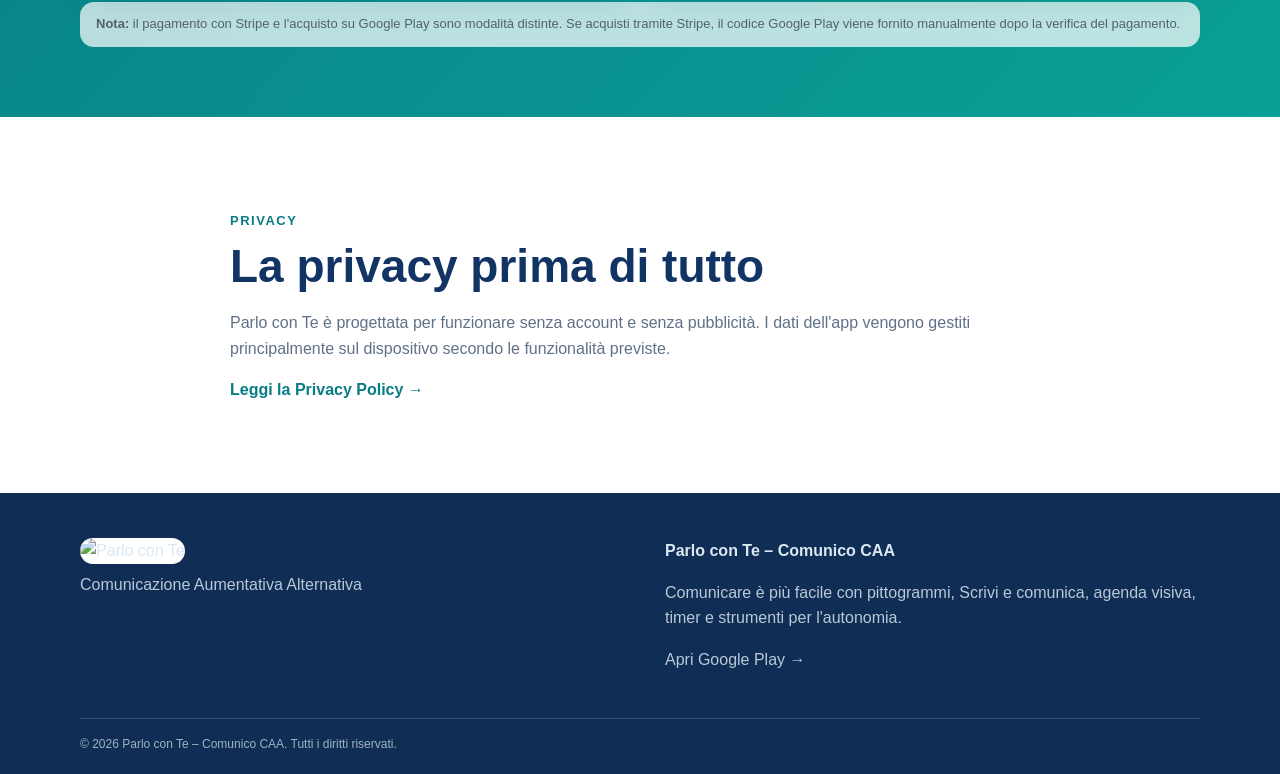
==== commit dbb18cdb: "Ripristina screenshot descrizioni funzioni e sezione acquisto" ====
--- a/index.html
+++ b/index.html
@@ -1,146 +1,118 @@
 <!DOCTYPE html>
-
 <html lang="it">
 <head>
 <meta charset="UTF-8">
 <meta name="viewport" content="width=device-width, initial-scale=1.0">
 <title>Parlo con Te — Comunicazione Aumentativa per persone</title>
-<meta name="description" content="Parlo con Te è un'app di Comunicazione Aumentativa Alternativa (CAA) per persone autistiche o con difficoltà di linguaggio: pittogrammi, agenda visiva, autonomia passo passo e timer visivo.">
+<meta name="description" content="Parlo con Te è un'app di Comunicazione Aumentativa Alternativa (CAA) per persone autistiche o con difficoltà di linguaggio: pittogrammi, agenda visiva, autonomia passo passo, timer visivo e Scrivi e comunica.">
 <link rel="icon" href="data:,">
 <link rel="preconnect" href="https://fonts.googleapis.com">
 <link rel="preconnect" href="https://fonts.gstatic.com" crossorigin>
 <link href="https://fonts.googleapis.com/css2?family=Baloo+2:wght@500;600;700;800&family=Nunito+Sans:opsz,wght@6..12,400;6..12,700;6..12,800&display=swap" rel="stylesheet">
 <link rel="stylesheet" href="style.css">
 </head>
-
 <body>
-
-<a class="skip-link" href="#main">Vai al contenuto</a>
-
-<!-- =========================================================== -->
-
-<!-- HEADER -->
-
-<!-- =========================================================== -->
-
-<header class="site-header">
-  <div class="wrap header-inner">
-
-<a class="brand" href="#top" aria-label="Parlo con Te - Home">
-  <span class="brand-face" aria-hidden="true">
-    <svg viewBox="0 0 60 60" class="face-svg">
-      <circle cx="30" cy="30" r="28" fill="var(--teal)"/>
-      <circle class="eye eye-l" cx="21" cy="26" r="3.4" fill="#fff"/>
-      <circle class="eye eye-r" cx="39" cy="26" r="3.4" fill="#fff"/>
-      <path class="mouth" d="M 18 38 Q 30 46 42 38" stroke="#fff" stroke-width="4" fill="none" stroke-linecap="round" />
-    </svg>
-  </span>
-  <span class="brand-word">Parlo <em>con Te</em></span>
-</a>
-
-<nav class="main-nav" aria-label="Navigazione principale">
-  <a href="#funzionalita">Funzionalità</a>
-  <a href="#prova">Prova Comunica</a>
-  <a href="#come-funziona">Come funziona</a>
-  <a href="#lingue">Lingue</a>
-  <a href="privacy.html">Privacy</a>
-</nav>
-
-<a class="btn btn-primary btn-small" href="#scarica">Scarica l'app</a>
-
+<header class="header">
+  <div class="container nav">
+    <a class="brand" href="#home" aria-label="Parlo con Te"><img src="immagini/logo.png" alt="Logo Parlo con Te"></a>
+    <nav aria-label="Navigazione principale">
+      <a href="#funzioni">Funzionalità</a>
+      <a href="#agenda">Agenda visiva</a>
+      <a href="#autonomia">Autonomia</a>
+      <a href="#genitori">Genitori</a>
+      <a href="#privacy">Privacy</a>
+    </nav>
+    <a class="btn btn-small" href="#download">Acquista l'app</a>
   </div>
 </header>
 
-<main id="main">
+<main>
+<section class="hero" id="home">
+  <div class="container hero-grid">
+    <div class="hero-text">
+      <span class="eyebrow">COMUNICAZIONE AUMENTATIVA ALTERNATIVA</span>
+      <h1>Comunicare è più facile.</h1>
+      <p class="lead"><strong>Parlo con Te – Comunico CAA</strong> è un'app pensata per rendere la comunicazione quotidiana più semplice, chiara e accessibile attraverso pittogrammi, immagini, voce e strumenti visivi.</p>
+      <div class="hero-buttons">
+        <a class="btn" href="#download">Scopri come acquistare</a>
+        <a class="btn btn-outline" href="#funzioni">Scopri le funzionalità</a>
+      </div>
+      <p class="note">Pittogrammi · Scrivi e comunica · Agenda visiva · Autonomia Passo Passo · Timer visivo · 7 lingue</p>
+    </div>
+    <div class="hero-image"><img src="immagini/screenshot-app.png" alt="Schermata dell'app Parlo con Te"></div>
+  </div>
+</section>
 
-<section class="hero" id="top">
-  <div class="wrap hero-inner">
-    <div class="hero-copy">
-      <p class="eyebrow">App di Comunicazione Aumentativa Alternativa (CAA)</p>
-      <h1>Ogni persona<br>merita di essere<br><span class="hl">ascoltata.</span></h1>
-      <p class="hero-lede">Parlo con Te aiuta persone autistiche o con difficoltà di linguaggio a farsi capire ogni giorno: pittogrammi che diventano frasi, un'agenda visiva per la giornata, percorsi di autonomia passo passo e un timer che si vede, non solo si sente.</p>
-      <div class="hero-cta">
-        <a href="#prova" class="btn btn-primary">Prova Comunica ora</a>
-        <a href="#funzionalita" class="btn btn-ghost">Scopri le funzionalità</a>
-      </div>
-      <p class="hero-note">Pensata con genitori, educatori e logopedisti · Disponibile in 7 lingue</p>
-    </div>
+<section class="intro">
+  <div class="container intro-box">
+    <div><span class="eyebrow">PARLO CON TE</span><h2>Uno strumento semplice e completo</h2></div>
+    <p>Pensata per accompagnare bambini e ragazzi nella comunicazione quotidiana, nell'organizzazione della giornata e nello sviluppo dell'autonomia attraverso strumenti visivi semplici e intuitivi.</p>
+  </div>
+</section>
 
-    <div class="hero-phone-wrap">
-      <div class="phone" role="img" aria-label="Schermata principale dell'app Parlo con Te">
-        <div class="phone-notch"></div>
-        <div class="phone-screen">
-          <button class="gear-btn" aria-hidden="true" tabindex="-1">
-            <svg viewBox="0 0 24 24" width="20" height="20" fill="none" stroke="currentColor" stroke-width="2">
-              <circle cx="12" cy="12" r="3"/>
-              <path d="M19.4 15a1.65 1.65 0 0 0 .33 1.82l.06.06a2 2 0 1 1-2.83 2.83l-.06-.06a1.65 1.65 0 0 0-1.82-.33 1.65 1.65 0 0 0-1 1.51V21a2 2 0 0 1-4 0v-.09A1.65 1.65 0 0 0 9 19.4a1.65 1.65 0 0 0-1.82.33l-.06.06a2 2 0 1 1-2.83-2.83l.06-.06a1.65 1.65 0 0 0 .33-1.82 1.65 1.65 0 0 0-.33-1.82V9a1.65 1.65 0 0 0-1.51-1H3a2 2 0 0 1 0-4h.09A1.65 1.65 0 0 0 4.6 9a1.65 1.65 0 0 0-.33-1.82l-.06-.06a2 2 0 1 1 2.83-2.83l.06.06a1.65 1.65 0 0 0 1.82.33H9a1.65 1.65 0 0 0 1-1.51V3a2 2 0 0 1 4 0v.09a1.65 1.65 0 0 0 1 1.51 1.65 1.65 0 0 0 1.82-.33l.06-.06a2 2 0 1 1 2.83 2.83l-.06.06a1.65 1.65 0 0 0-.33 1.82V9a1.65 1.65 0 0 0 1.51 1H21a2 2 0 0 1 0 4h-.09a2 2 0 0 0-1.51 1z"/>
-            </svg>
-          </button>
-          <div class="phone-greeting">
-            <svg class="mini-face" viewBox="0 0 60 60" aria-hidden="true">
-              <circle cx="30" cy="30" r="28" fill="#EEF1F4"/>
-              <circle class="eye eye-l" cx="21" cy="26" r="3" fill="#556070"/>
-              <circle class="eye eye-r" cx="39" cy="26" r="3" fill="#556070"/>
-              <path class="mouth" d="M 18 36 Q 30 46 42 36" stroke="#556070" stroke-width="3.5" fill="none" stroke-linecap="round" />
-            </svg>
-            <p class="phone-hello">Ciao!</p>
-          </div>
-          <div class="phone-buttons">
-            <button class="phone-btn phone-btn--teal" tabindex="-1" style="--d:0">
-              <svg viewBox="0 0 60 60" class="mini-face mini-face--btn" aria-hidden="true"><circle cx="30" cy="30" r="26" fill="rgba(255,255,255,.18)"/><circle class="eye eye-l" cx="22" cy="27" r="3" fill="#fff"/><circle class="eye eye-r" cx="38" cy="27" r="3" fill="#fff"/><path class="mouth" d="M 19 37 Q 30 45 41 37" stroke="#fff" stroke-width="3.5" fill="none" stroke-linecap="round" /></svg>
-              <span>COMUNICA</span>
-            </button>
-            <button class="phone-btn phone-btn--orange" tabindex="-1" style="--d:1"><svg viewBox="0 0 24 24" width="30" height="30" fill="none" stroke="#fff" stroke-width="2"><rect x="3" y="4" width="18" height="18" rx="2"/><path d="M16 2v4M8 2v4M3 10h18"/></svg><span>Agenda</span></button>
-            <button class="phone-btn phone-btn--green" tabindex="-1" style="--d:2"><svg viewBox="0 0 24 24" width="30" height="30" fill="none" stroke="#fff" stroke-width="2"><circle cx="13" cy="4" r="2"/><path d="m14 22-3-8 3-3-2-4-4 2-2 4"/><path d="M8 22v-6l3-3"/></svg><span>Autonomia Passo Passo</span></button>
-            <button class="phone-btn phone-btn--indigo" tabindex="-1" style="--d:3"><svg viewBox="0 0 24 24" width="28" height="28" fill="none" stroke="#fff" stroke-width="2"><circle cx="12" cy="13" r="8"/><path d="M12 9v4l3 2M9 2h6"/></svg><span>Timer visivo</span></button>
-          </div>
-        </div>
-      </div>
-      <div class="phone-glow" aria-hidden="true"></div>
+<section class="section" id="funzioni">
+  <div class="container">
+    <div class="section-title"><span class="eyebrow">LE FUNZIONALITÀ</span><h2>Tutto ciò che serve, in modo semplice</h2><p>Un'interfaccia chiara, pulsanti grandi e strumenti pensati per rendere più semplice l'utilizzo quotidiano.</p></div>
+    <div class="cards">
+      <article class="card"><div class="icon">💬</div><h3>Comunica</h3><p>La persona tocca i pittogrammi per costruire frasi che l'app legge subito ad alta voce. Categorie e sottocartelle possono essere personalizzate e si possono aggiungere anche foto.</p></article>
+      <article class="card"><div class="icon">✏️</div><h3>Scrivi e comunica</h3><p>La persona scrive una parola con la tastiera e vede i pittogrammi corrispondenti. Toccando un pittogramma lo aggiunge alla frase e lo sente pronunciare.</p></article>
+      <article class="card"><div class="icon">🗂️</div><h3>Categorie e sottocartelle</h3><p>Organizza i pittogrammi in categorie e sottocartelle personalizzabili, per trovare più facilmente parole e attività.</p></article>
+      <article class="card"><div class="icon">🔊</div><h3>Sintesi vocale</h3><p>I pittogrammi e le frasi possono essere pronunciati attraverso la sintesi vocale del dispositivo, rendendo la comunicazione più immediata.</p></article>
+      <article class="card"><div class="icon">📅</div><h3>Agenda visiva</h3><p>Organizza la giornata attraverso una sequenza visiva di attività, con possibilità di completare le attività e passare a quella successiva.</p></article>
+      <article class="card"><div class="icon">👣</div><h3>Autonomia Passo Passo</h3><p>Suddividi le attività in semplici passaggi visivi e aiuta la persona a seguire una sequenza fino al completamento.</p></article>
+      <article class="card"><div class="icon">⏱️</div><h3>Timer visivo</h3><p>Un timer visivo aiuta a comprendere il trascorrere del tempo durante le attività quotidiane attraverso una rappresentazione immediata.</p></article>
+      <article class="card"><div class="icon">🌍</div><h3>7 lingue</h3><p>Interfaccia disponibile in italiano, inglese, spagnolo, francese, tedesco, portoghese e cinese semplificato.</p></article>
+      <article class="card"><div class="icon">👨‍👩‍👧</div><h3>Area genitori</h3><p>Un'area protetta permette di gestire categorie, sottocartelle, agenda, voce, lingua, profilo, personalizzazioni e backup.</p></article>
     </div>
   </div>
 </section>
 
-<section class="demo" id="prova">
-  <div class="wrap">
-    <p class="eyebrow eyebrow--center">Provalo subito</p>
-    <h2 class="section-title center">Così parla una persona con l'app</h2>
-    <p class="section-lede center">Tocca i pittogrammi qui sotto per comporre una frase, esattamente come fa la persona in "Comunica". Poi premi "Ascolta" per sentirla letta ad alta voce.</p>
-    <div class="demo-card">
-      <div class="sentence-bar" id="sentenceBar" aria-live="polite"><span class="sentence-placeholder" id="sentencePlaceholder">Tocca un pittogramma per iniziare…</span></div>
-      <div class="demo-actions">
-        <button class="btn btn-primary btn-small" id="speakBtn" disabled><span class="wave" aria-hidden="true"><i></i><i></i><i></i><i></i></span>Ascolta</button>
-        <button class="btn btn-ghost btn-small" id="clearBtn" disabled>Cancella</button>
-      </div>
-      <div class="pictogram-grid" id="pictogramGrid"></div>
-      <p class="demo-hint" id="speechHint" hidden>Il tuo browser non supporta la lettura vocale: qui sotto vedrai comunque la frase composta.</p>
-    </div>
+<section class="section soft" id="agenda">
+  <div class="container feature-grid">
+    <div class="feature-image"><img src="immagini/screenshot-app.png" alt="Agenda visiva di Parlo con Te"></div>
+    <div class="feature-text"><span class="eyebrow">AGENDA VISIVA</span><h2>La giornata diventa una sequenza semplice da seguire</h2><p>L'agenda visiva permette di rappresentare le attività della giornata in modo ordinato e immediatamente comprensibile.</p><ul><li>Attività organizzate in sequenza</li><li>Agenda giornaliera e settimanale</li><li>Pittogrammi facilmente riconoscibili</li><li>Sintesi vocale delle attività</li><li>Completamento dell'attività con semplice gesto</li><li>Personalizzazione da parte dei genitori</li></ul></div>
   </div>
 </section>
 
-<section class="features" id="funzionalita">
-  <div class="wrap">
-    <p class="eyebrow eyebrow--center">Dentro l'app</p>
-    <h2 class="section-title center">Sei strumenti, una sola giornata più semplice</h2>
-    <div class="feature-grid">
-      <article class="feature-card reveal" style="--accent: var(--teal)"><div class="feature-icon"><svg viewBox="0 0 24 24" width="26" height="26" fill="none" stroke="currentColor" stroke-width="2"><path d="M21 15a2 2 0 0 1-2 2H7l-4 4V5a2 2 0 0 1 2-2h14a2 2 0 0 1 2 2z"/></svg></div><h3>Comunica</h3><p>La persona tocca i pittogrammi per costruire frasi che l'app legge subito ad alta voce. Tu organizzi categorie e sottocartelle, e aggiungi pittogrammi anche con foto scattate al momento.</p></article>
-      <article class="feature-card reveal" style="--accent: var(--purple)"><div class="feature-icon"><svg viewBox="0 0 24 24" width="26" height="26" fill="none" stroke="currentColor" stroke-width="2"><path d="M12 20h9"/><path d="M16.5 3.5a2.12 2.12 0 0 1 3 3L7 19l-4 1 1-4Z"/></svg></div><h3>Scrivi e comunica</h3><p>Un modo alternativo a "Comunica": la persona scrive una parola con la tastiera e, mentre scrive, vede subito i pittogrammi corrispondenti. Toccandone uno lo aggiunge alla frase e lo sente pronunciare, proprio come in "Comunica".</p></article>
-    </div>
+<section class="section" id="autonomia">
+  <div class="container feature-grid reverse">
+    <div class="feature-text"><span class="eyebrow">AUTONOMIA PASSO PASSO</span><h2>Ogni attività può diventare una sequenza di piccoli passi</h2><p>La funzione Autonomia Passo Passo permette di costruire attività composte da più passaggi visivi.</p><div class="mini-list"><div><strong>Sequenze personalizzate</strong><span>Crea i passaggi necessari per ogni attività.</span></div><div><strong>Ordine dei passi</strong><span>Organizza i passaggi nella sequenza desiderata.</span></div><div><strong>Modifica semplice</strong><span>Modifica, riordina o elimina i passaggi quando necessario.</span></div><div><strong>Supporto visivo</strong><span>Ogni passaggio può essere rappresentato attraverso i pittogrammi dell'app.</span></div></div></div>
+    <div class="feature-image"><img src="immagini/screenshot-app.png" alt="Autonomia Passo Passo di Parlo con Te"></div>
   </div>
 </section>
 
-<section class="download" id="scarica">
-  <div class="wrap"></div>
+<section class="section soft">
+  <div class="container feature-grid">
+    <div class="feature-image"><img src="immagini/screenshot-app.png" alt="Timer visivo di Parlo con Te"></div>
+    <div class="feature-text"><span class="eyebrow">TIMER VISIVO</span><h2>Comprendere il tempo attraverso un'immagine</h2><p>Il timer visivo rappresenta il trascorrere del tempo in modo immediato, aiutando la persona a comprendere quanto manca alla fine di un'attività.</p><ul><li>Visualizzazione immediata del tempo</li><li>Durata personalizzabile</li><li>Indicazione chiara del tempo rimanente</li><li>Supporto audio al termine</li></ul></div>
+  </div>
 </section>
 
+<section class="section" id="genitori">
+  <div class="container feature-grid reverse">
+    <div class="feature-text"><span class="eyebrow">AREA GENITORI</span><h2>Più controllo e personalizzazione</h2><p>L'area dedicata ai genitori raccoglie gli strumenti necessari per configurare l'app e adattarla alle esigenze quotidiane.</p><div class="mini-list"><div><strong>Categorie e sottocartelle</strong><span>Gestione e organizzazione dei contenuti.</span></div><div><strong>Agenda</strong><span>Creazione e modifica delle attività.</span></div><div><strong>Voce e lingua</strong><span>Impostazioni della sintesi vocale e della lingua dell'app.</span></div><div><strong>Foto e profilo</strong><span>Personalizzazione del profilo e dei contenuti.</span></div><div><strong>Backup</strong><span>Salvataggio e ripristino dei dati dell'app.</span></div></div></div>
+    <div class="feature-image"><img src="immagini/screenshot-app.png" alt="Area genitori di Parlo con Te"></div>
+  </div>
+</section>
+
+<section class="section soft">
+  <div class="container narrow language-section"><span class="eyebrow">MULTILINGUA</span><h2>Comunica nella lingua della tua famiglia</h2><p>L'app supporta sette lingue per rendere l'interfaccia accessibile a famiglie di paesi diversi.</p><div class="mini-list"><div><strong>🇮🇹 Italiano</strong><span>Interfaccia e contenuti in italiano.</span></div><div><strong>🇬🇧 English · 🇪🇸 Español · 🇫🇷 Français</strong><span>Supporto multilingue.</span></div><div><strong>🇩🇪 Deutsch · 🇵🇹 Português · 🇨🇳 中文</strong><span>Supporto multilingue.</span></div></div></div>
+</section>
+
+<section class="download-section" id="download">
+  <div class="container">
+    <div><span class="eyebrow">PARLO CON TE – COMUNICO CAA</span><h2>Ottieni l'app nel modo che preferisci</h2><p>5,99 € una tantum, senza abbonamento.</p></div>
+    <div class="purchase-grid">
+      <article class="purchase-card"><span class="eyebrow">ACQUISTO DAL SITO</span><h3>Acquista l'app</h3><p>Pagamento sicuro tramite Stripe. Dopo la verifica del pagamento verrà fornito manualmente il codice Google Play.</p><a class="purchase-stripe" href="https://buy.stripe.com/3cI6oIcRg2xZ2hC2xw3sI00" target="_blank" rel="noopener noreferrer">💳 ACQUISTA – 5,99 €</a></article>
+      <article class="purchase-card"><span class="eyebrow">GOOGLE PLAY</span><h3>Acquista su Google Play</h3><p>Apri direttamente la pagina ufficiale dell'app sul Google Play Store.</p><a class="purchase-badge" href="https://play.google.com/store/apps/details?id=it.parloconme.app" target="_blank" rel="noopener noreferrer" aria-label="Apri Parlo con Te su Google Play"><img src="https://play.google.com/intl/en_us/badges/static/images/badges/it_badge_web_generic.png?v=4" alt="Disponibile su Google Play"></a></article>
+    </div>
+    <div class="purchase-note"><strong>Nota:</strong> il pagamento con Stripe e l'acquisto su Google Play sono modalità distinte. Se acquisti tramite Stripe, il codice Google Play viene fornito manualmente dopo la verifica del pagamento.</div>
+  </div>
+</section>
+
+<section class="section privacy" id="privacy"><div class="container narrow"><span class="eyebrow">PRIVACY</span><h2>La privacy prima di tutto</h2><p>Parlo con Te è progettata per funzionare senza account e senza pubblicità. I dati dell'app vengono gestiti principalmente sul dispositivo secondo le funzionalità previste.</p><a class="text-link" href="privacy.html">Leggi la Privacy Policy →</a></div></section>
 </main>
 
-<footer class="site-footer">
-  <div class="wrap"><p>© Parlo con Te – Comunico CAA</p></div>
-</footer>
-
-<!-- Versione esplicita per evitare la cache del browser/GitHub Pages. -->
-<script src="script.js?v=2"></script>
-
+<footer><div class="container footer-grid"><div class="footer-brand"><img src="immagini/logo.png" alt="Parlo con Te"><p>Comunicazione Aumentativa Alternativa</p></div><div><strong>Parlo con Te – Comunico CAA</strong><p>Comunicare è più facile con pittogrammi, Scrivi e comunica, agenda visiva, timer e strumenti per l'autonomia.</p><p><a href="https://play.google.com/store/apps/details?id=it.parloconme.app" target="_blank" rel="noopener noreferrer">Apri Google Play →</a></p></div></div><div class="container copyright">© 2026 Parlo con Te – Comunico CAA. Tutti i diritti riservati.</div></footer>
 </body>
 </html>
--- a/style.css
+++ b/style.css
@@ -1,1131 +1,73 @@
-/* =============================================================
-TOKEN — palette presa 1:1 dai colori Material usati nell'app
-============================================================= */
-:root {
---teal: #009688;
---teal-dark: #00695C;
---orange: #FB8C00;
---green: #43A047;
---indigo: #3F51B5;
---indigoc: #3F51B5;
---slate: #607D8B;
---purple: #8E24AA;
-
---bg: #F5F7FA;
---bg-alt: #FFFFFF;
---ink: #1F2933;
---ink-soft: #52606D;
---line: #E4E9EF;
-
---radius-lg: 26px;
---radius-md: 18px;
---radius-sm: 12px;
-
---shadow-soft: 0 10px 30px -12px rgba(31, 41, 51, 0.18);
---shadow-btn: 0 10px 20px -8px rgba(0, 150, 136, 0.45);
-
---font-display: "Baloo 2", "Nunito Sans", sans-serif;
---font-body: "Nunito Sans", "Segoe UI", sans-serif;
-}
-
-/* =============================================================
-RESET DI BASE
-============================================================= */
-
-* {
-  box-sizing: border-box;
-  }
-
-html {
-scroll-behavior: smooth;
-}
-
-@media (prefers-reduced-motion: reduce) {
-html {
-scroll-behavior: auto;
-}
-
-*,
-*::before,
-*::after {
-animation-duration: 0.001ms !important;
-animation-iteration-count: 1 !important;
-transition-duration: 0.001ms !important;
-scroll-behavior: auto !important;
-}
-}
-
-body {
-margin: 0;
-font-family: var(--font-body);
-color: var(--ink);
-background: var(--bg);
-line-height: 1.5;
--webkit-font-smoothing: antialiased;
-}
-
-h1,
-h2,
-h3 {
-font-family: var(--font-display);
-font-weight: 700;
-margin: 0;
-color: var(--ink);
-}
-
-p {
-margin: 0;
-}
-
-.wrap {
-max-width: 1160px;
-margin: 0 auto;
-padding: 0 24px;
-}
-
-.skip-link {
-position: absolute;
-left: -999px;
-top: 0;
-background: var(--teal);
-color: #fff;
-padding: 10px 16px;
-border-radius: 0 0 10px 0;
-z-index: 999;
-}
-
-.skip-link:focus {
-left: 0;
-}
-
-a {
-color: inherit;
-}
-
-:focus-visible {
-outline: 3px solid var(--teal-dark);
-outline-offset: 2px;
-}
-
-/* =============================================================
-BOTTONI
-============================================================= */
-.btn {
-display: inline-flex;
-align-items: center;
-gap: 10px;
-justify-content: center;
-font-family: var(--font-display);
-font-weight: 600;
-font-size: 1.05rem;
-padding: 15px 28px;
-border-radius: 999px;
-border: none;
-cursor: pointer;
-text-decoration: none;
-transition:
-transform 0.18s ease,
-box-shadow 0.18s ease,
-opacity 0.18s ease;
-white-space: nowrap;
-}
-
-.btn:hover {
-transform: translateY(-2px);
-}
-
-.btn:active {
-transform: translateY(0);
-}
-
-.btn:disabled {
-opacity: 0.45;
-cursor: not-allowed;
-transform: none;
-}
-
-.btn-primary {
-background: var(--teal);
-color: #fff;
-box-shadow: var(--shadow-btn);
-}
-
-.btn-primary:hover {
-box-shadow: 0 14px 26px -8px rgba(0, 150, 136, 0.55);
-}
-
-.btn-ghost {
-background: #fff;
-color: var(--teal-dark);
-border: 2px solid var(--line);
-}
-
-.btn-ghost:hover {
-border-color: var(--teal);
-}
-
-.btn-ghost-invert {
-background: rgba(255, 255, 255, 0.14);
-color: #fff;
-border: 2px solid rgba(255, 255, 255, 0.5);
-}
-
-.btn-ghost-invert:hover {
-background: rgba(255, 255, 255, 0.24);
-}
-
-.btn-small {
-padding: 11px 20px;
-font-size: 0.92rem;
-}
-
-/* =============================================================
-HEADER
-============================================================= */
-.site-header {
-position: sticky;
-top: 0;
-z-index: 50;
-background: rgba(245, 247, 250, 0.86);
-backdrop-filter: blur(10px);
-border-bottom: 1px solid var(--line);
-}
-
-.header-inner {
-display: flex;
-align-items: center;
-justify-content: space-between;
-padding-top: 14px;
-padding-bottom: 14px;
-gap: 20px;
-}
-
-.brand {
-display: flex;
-align-items: center;
-gap: 10px;
-text-decoration: none;
-font-family: var(--font-display);
-font-weight: 700;
-font-size: 1.25rem;
-color: var(--ink);
-}
-
-.brand-word em {
-color: var(--teal);
-font-style: normal;
-}
-
-.brand-face {
-display: inline-flex;
-width: 38px;
-height: 38px;
-}
-
-.face-svg {
-width: 100%;
-height: 100%;
-}
-
-.face-svg--small {
-width: 30px;
-height: 30px;
-}
-
-.main-nav {
-display: flex;
-gap: 28px;
-font-weight: 600;
-font-size: 0.98rem;
-}
-
-.main-nav a {
-text-decoration: none;
-color: var(--ink-soft);
-position: relative;
-padding: 4px 0;
-}
-
-.main-nav a:hover {
-color: var(--teal-dark);
-}
-
-@media (max-width: 860px) {
-.main-nav {
-display: none;
-}
-}
-
-/* =============================================================
-ANIMAZIONE VOLTO
-============================================================= */
-.eye {
-animation: blink 4.5s infinite;
-transform-origin: center;
-}
-
-.eye-r {
-animation-delay: 0.08s;
-}
-
-.mouth {
-animation: talk-scale 2.6s ease-in-out infinite;
-transform-origin: center;
-}
-
-@keyframes blink {
-0%,
-92%,
-100% {
-transform: scaleY(1);
-}
-
-95% {
-transform: scaleY(0.12);
-}
-}
-
-@keyframes talk-scale {
-0%,
-100% {
-transform: scaleY(1) scaleX(1);
-}
-
-35% {
-transform: scaleY(1.5) scaleX(0.92);
-}
-
-65% {
-transform: scaleY(0.7) scaleX(1.05);
-}
-}
-
-/* =============================================================
-HERO
-============================================================= */
-.hero {
-padding: 72px 0 90px;
-overflow: hidden;
-}
-
-.hero-inner {
-display: grid;
-grid-template-columns: 1.05fr 0.95fr;
-gap: 56px;
-align-items: center;
-}
-
-@media (max-width: 940px) {
-.hero-inner {
-grid-template-columns: 1fr;
-}
-
-.hero-copy {
-order: 1;
-text-align: center;
-}
-
-.hero-phone-wrap {
-order: 0;
-}
-}
-
-.eyebrow {
-display: inline-block;
-font-family: var(--font-display);
-font-weight: 700;
-font-size: 0.85rem;
-letter-spacing: 0.06em;
-text-transform: uppercase;
-color: var(--teal-dark);
-background: rgba(0, 150, 136, 0.1);
-padding: 6px 14px;
-border-radius: 999px;
-margin-bottom: 18px;
-}
-
-.eyebrow--center {
-display: block;
-width: fit-content;
-margin-left: auto;
-margin-right: auto;
-}
-
-.hero h1 {
-font-size: clamp(2.4rem, 5vw, 3.4rem);
-line-height: 1.08;
-letter-spacing: -0.01em;
-}
-
-.hero h1 .hl {
-color: var(--teal);
-}
-
-.hero-lede {
-margin-top: 22px;
-max-width: 46ch;
-font-size: 1.12rem;
-color: var(--ink-soft);
-}
-
-@media (max-width: 940px) {
-.hero-lede {
-margin-left: auto;
-margin-right: auto;
-}
-}
-
-.hero-cta {
-display: flex;
-gap: 14px;
-flex-wrap: wrap;
-margin-top: 32px;
-}
-
-@media (max-width: 940px) {
-.hero-cta {
-justify-content: center;
-}
-}
-
-.hero-note {
-margin-top: 20px;
-font-size: 0.9rem;
-color: var(--ink-soft);
-}
-
-/* =============================================================
-MOCKUP TELEFONO
-============================================================= */
-.hero-phone-wrap {
-position: relative;
-display: flex;
-justify-content: center;
-}
-
-.phone-glow {
-position: absolute;
-inset: -40px;
-background: radial-gradient(
-circle at 50% 40%,
-rgba(0, 150, 136, 0.22),
-transparent 60%
-);
-filter: blur(10px);
-z-index: 0;
-}
-
-.phone {
-position: relative;
-z-index: 1;
-width: 300px;
-height: 610px;
-background: #14181c;
-border-radius: 46px;
-padding: 14px;
-box-shadow:
-var(--shadow-soft),
-0 0 0 2px rgba(0, 0, 0, 0.05);
-}
-
-.phone-notch {
-position: absolute;
-top: 14px;
-left: 50%;
-transform: translateX(-50%);
-width: 120px;
-height: 22px;
-background: #14181c;
-border-radius: 0 0 16px 16px;
-z-index: 2;
-}
-
-.phone-screen {
-position: relative;
-width: 100%;
-height: 100%;
-background: var(--bg);
-border-radius: 34px;
-overflow: hidden;
-padding: 44px 18px 24px;
-display: flex;
-flex-direction: column;
-align-items: center;
-}
-
-.gear-btn {
-position: absolute;
-top: 14px;
-right: 14px;
-width: 34px;
-height: 34px;
-border-radius: 50%;
-border: none;
-background: rgba(0, 0, 0, 0.05);
-color: #7b8794;
-display: flex;
-align-items: center;
-justify-content: center;
-}
-
-.phone-greeting {
-display: flex;
-flex-direction: column;
-align-items: center;
-gap: 6px;
-margin-bottom: 18px;
-}
-
-.mini-face {
-width: 56px;
-height: 56px;
-}
-
-.phone-hello {
-font-family: var(--font-display);
-font-weight: 700;
-font-size: 1.5rem;
-}
-
-.phone-buttons {
-width: 100%;
-display: flex;
-flex-direction: column;
-gap: 12px;
-}
-
-.phone-btn {
-border: none;
-border-radius: 20px;
-color: #fff;
-display: flex;
-align-items: center;
-gap: 12px;
-padding: 14px 16px;
-font-family: var(--font-display);
-font-weight: 700;
-font-size: 0.86rem;
-text-align: left;
-box-shadow: 0 8px 16px -8px rgba(0, 0, 0, 0.35);
-opacity: 0;
-transform: translateY(14px);
-animation: phoneBtnIn 0.55s ease forwards;
-animation-delay: calc(var(--d) * 0.12s + 0.35s);
-}
-
-@keyframes phoneBtnIn {
-to {
-opacity: 1;
-transform: translateY(0);
-}
-}
-
-.phone-btn--teal {
-background: var(--teal);
-}
-
-.phone-btn--orange {
-background: var(--orange);
-}
-
-.phone-btn--green {
-background: var(--green);
-}
-
-.phone-btn--indigo {
-background: var(--indigo);
-}
-
-.mini-face--btn {
-width: 34px;
-height: 34px;
-flex-shrink: 0;
-}
-
-@media (max-width: 480px) {
-.phone {
-width: 260px;
-height: 530px;
-}
-}
-
-/* =============================================================
-SEZIONI GENERICHE
-============================================================= */
-section {
-padding: 88px 0;
-}
-
-.section-title {
-font-size: clamp(1.7rem, 3.4vw, 2.3rem);
-margin-top: 10px;
-max-width: 20ch;
-}
-
-.section-lede {
-margin-top: 16px;
-color: var(--ink-soft);
-font-size: 1.05rem;
-max-width: 60ch;
-}
-
-.center {
-margin-left: auto;
-margin-right: auto;
-text-align: center;
-}
-
-/* =============================================================
-DEMO INTERATTIVA
-============================================================= */
-.demo {
-background: var(--bg-alt);
-}
-
-.demo-card {
-margin-top: 44px;
-background: var(--bg);
-border: 1px solid var(--line);
-border-radius: var(--radius-lg);
-padding: 32px;
-}
-
-.sentence-bar {
-min-height: 64px;
-background: #fff;
-border: 2px dashed var(--line);
-border-radius: var(--radius-md);
-display: flex;
-align-items: center;
-flex-wrap: wrap;
-gap: 10px;
-padding: 12px 16px;
-}
-
-.sentence-placeholder {
-color: #9AA5B1;
-font-style: italic;
-}
-
-.sentence-chip {
-background: var(--teal);
-color: #fff;
-font-weight: 700;
-padding: 8px 16px;
-border-radius: 999px;
-font-size: 1rem;
-display: inline-flex;
-align-items: center;
-gap: 6px;
-animation: chipIn 0.25s ease;
-}
-
-@keyframes chipIn {
-from {
-transform: scale(0.6);
-opacity: 0;
-}
-
-to {
-transform: scale(1);
-opacity: 1;
-}
-}
-
-.demo-actions {
-display: flex;
-gap: 12px;
-margin-top: 18px;
-flex-wrap: wrap;
-}
-
-.wave {
-display: inline-flex;
-align-items: flex-end;
-gap: 2px;
-height: 14px;
-}
-
-.wave i {
-width: 3px;
-background: currentColor;
-border-radius: 2px;
-animation: waveMove 0.9s ease-in-out infinite;
-height: 40%;
-}
-
-.wave i:nth-child(1) {
-animation-delay: 0s;
-}
-
-.wave i:nth-child(2) {
-animation-delay: 0.15s;
-}
-
-.wave i:nth-child(3) {
-animation-delay: 0.3s;
-}
-
-.wave i:nth-child(4) {
-animation-delay: 0.45s;
-}
-
-#speakBtn:disabled .wave i {
-animation-play-state: paused;
-}
-
-@keyframes waveMove {
-0%,
-100% {
-height: 30%;
-}
-
-50% {
-height: 100%;
-}
-}
-
-.pictogram-grid {
-margin-top: 28px;
-display: grid;
-grid-template-columns: repeat(auto-fill, minmax(120px, 1fr));
-gap: 12px;
-}
-
-.pictogram-btn {
-background: #fff;
-border: 2px solid var(--line);
-border-radius: var(--radius-md);
-padding: 16px 10px;
-display: flex;
-flex-direction: column;
-align-items: center;
-gap: 8px;
-cursor: pointer;
-font-family: var(--font-body);
-font-weight: 700;
-font-size: 0.92rem;
-color: var(--ink);
-transition:
-transform 0.15s ease,
-border-color 0.15s ease,
-box-shadow 0.15s ease;
-}
-
-.pictogram-btn .emoji {
-font-size: 1.8rem;
-}
-
-.pictogram-btn:hover {
-transform: translateY(-3px);
-border-color: var(--teal);
-box-shadow: 0 10px 18px -10px rgba(0, 150, 136, 0.5);
-}
-
-.pictogram-btn:active {
-transform: translateY(0);
-}
-
-.demo-hint {
-margin-top: 14px;
-font-size: 0.85rem;
-color: var(--ink-soft);
-}
-
-/* =============================================================
-FUNZIONALITÀ
-============================================================= */
-.feature-grid {
-margin-top: 44px;
-display: grid;
-grid-template-columns: repeat(3, 1fr);
-gap: 22px;
-}
-
-@media (max-width: 940px) {
-.feature-grid {
-grid-template-columns: repeat(2, 1fr);
-}
-}
-
-@media (max-width: 640px) {
-.feature-grid {
-grid-template-columns: 1fr;
-}
-}
-
-.feature-card {
-background: var(--bg-alt);
-border-radius: var(--radius-lg);
-padding: 28px;
-border: 1px solid var(--line);
-border-top: 4px solid var(--accent);
-transition:
-transform 0.25s ease,
-box-shadow 0.25s ease;
-}
-
-.feature-card:hover {
-transform: translateY(-6px);
-box-shadow: var(--shadow-soft);
-}
-
-.feature-icon {
-width: 48px;
-height: 48px;
-border-radius: 14px;
-background: color-mix(in srgb, var(--accent) 14%, white);
-color: var(--accent);
-display: flex;
-align-items: center;
-justify-content: center;
-margin-bottom: 16px;
-}
-
-.feature-card h3 {
-font-size: 1.2rem;
-margin-bottom: 10px;
-}
-
-.feature-card p {
-color: var(--ink-soft);
-font-size: 0.98rem;
-}
-
-/* =============================================================
-TIMER
-============================================================= */
-.timer-demo {
-margin-top: 18px;
-display: flex;
-justify-content: center;
-}
-
-.timer-ring {
-width: 92px;
-height: 92px;
-transform: rotate(-90deg);
-}
-
-.timer-ring__track {
-fill: none;
-stroke: var(--line);
-stroke-width: 8;
-}
-
-.timer-ring__progress {
-fill: none;
-stroke: var(--indigo);
-stroke-width: 8;
-stroke-linecap: round;
-stroke-dasharray: 264;
-stroke-dashoffset: 0;
-animation: timerCountdown 6s linear infinite;
-}
-
-@keyframes timerCountdown {
-0% {
-stroke-dashoffset: 0;
-}
-
-100% {
-stroke-dashoffset: 264;
-}
-}
-
-/* =============================================================
-COME FUNZIONA
-============================================================= */
-.how {
-background: var(--bg-alt);
-}
-
-.steps {
-margin: 44px 0 0;
-padding: 0;
-list-style: none;
-display: grid;
-grid-template-columns: repeat(4, 1fr);
-gap: 22px;
-}
-
-@media (max-width: 940px) {
-.steps {
-grid-template-columns: repeat(2, 1fr);
-}
-}
-
-@media (max-width: 560px) {
-.steps {
-grid-template-columns: 1fr;
-}
-}
-
-.step {
-background: var(--bg);
-border-radius: var(--radius-lg);
-padding: 26px;
-position: relative;
-}
-
-.step-num {
-display: inline-flex;
-align-items: center;
-justify-content: center;
-width: 38px;
-height: 38px;
-border-radius: 50%;
-background: var(--teal);
-color: #fff;
-font-family: var(--font-display);
-font-weight: 700;
-margin-bottom: 14px;
-}
-
-.step h3 {
-font-size: 1.08rem;
-margin-bottom: 8px;
-}
-
-.step p {
-color: var(--ink-soft);
-font-size: 0.94rem;
-}
-
-/* =============================================================
-LINGUE
-============================================================= */
-.lang-grid {
-margin-top: 36px;
-display: flex;
-flex-wrap: wrap;
-justify-content: center;
-gap: 12px;
-}
-
-.lang-chip {
-background: var(--bg-alt);
-border: 1px solid var(--line);
-border-radius: 999px;
-padding: 10px 20px;
-font-weight: 700;
-font-size: 0.98rem;
-transition:
-transform 0.2s ease,
-box-shadow 0.2s ease;
-}
-
-.lang-chip:hover {
-transform: translateY(-3px);
-box-shadow: var(--shadow-soft);
-}
-
-/* =============================================================
-DOWNLOAD / CTA FINALE
-============================================================= */
-.download {
-background: linear-gradient(
-135deg,
-var(--teal-dark),
-var(--teal) 60%,
-#26A69A
-);
-color: #fff;
-text-align: center;
-}
-
-.download-inner h2 {
-color: #fff;
-font-size: clamp(1.8rem, 4vw, 2.4rem);
-max-width: 20ch;
-margin: 0 auto;
-}
-
-.download-inner p {
-margin: 18px auto 0;
-max-width: 52ch;
-color: rgba(255, 255, 255, 0.9);
-font-size: 1.05rem;
-}
-
-.download .hero-cta {
-justify-content: center;
-margin-top: 30px;
-}
-
-.download .btn-primary {
-background: #fff;
-color: var(--teal-dark);
-box-shadow: none;
-}
-
-/* =============================================================
-GOOGLE PLAY — BADGE UFFICIALE
-============================================================= */
-
-.google-play-badge-wrap {
-margin-top: 30px;
-display: flex;
-justify-content: center;
-align-items: center;
-}
-
-.google-play-badge {
-display: inline-flex;
-align-items: center;
-justify-content: center;
-text-decoration: none;
-border-radius: 8px;
-transition:
-transform 0.2s ease,
-filter 0.2s ease,
-box-shadow 0.2s ease;
-}
-
-.google-play-badge img {
-display: block;
-width: 190px;
-height: auto;
-max-width: 100%;
-}
-
-.google-play-badge:hover {
-transform: translateY(-3px) scale(1.02);
-filter: brightness(1.05);
-box-shadow: 0 10px 24px rgba(0, 0, 0, 0.25);
-}
-
-.google-play-badge:active {
-transform: translateY(0) scale(0.99);
-}
-
-.google-play-badge:focus-visible {
-outline: 3px solid #fff;
-outline-offset: 5px;
-}
-
-/* Testo sopra il badge */
-.google-play-label {
-margin-top: 22px;
-color: rgba(255, 255, 255, 0.92);
-font-family: var(--font-display);
-font-size: 1rem;
-font-weight: 700;
-}
-
-/* Dimensione mobile */
-@media (max-width: 560px) {
-.google-play-badge-wrap {
-margin-top: 24px;
-}
-
-.google-play-badge img {
-width: 175px;
-}
-
-.google-play-label {
-font-size: 0.94rem;
-}
-}
-
-/* =============================================================
-FOOTER
-============================================================= */
-.site-footer {
-padding: 44px 0;
-text-align: center;
-border-top: 1px solid var(--line);
-}
-
-.footer-inner {
-display: flex;
-flex-direction: column;
-align-items: center;
-gap: 10px;
-}
-
-.brand--footer {
-font-size: 1.1rem;
-}
-
-.footer-note {
-color: var(--ink-soft);
-}
-
-.footer-legal {
-color: #9AA5B1;
-font-size: 0.82rem;
-}
-
-/* =============================================================
-SCROLL REVEAL
-============================================================= */
-.reveal {
-opacity: 0;
-transform: translateY(22px);
-transition:
-opacity 0.6s ease,
-transform 0.6s ease;
-}
-
-.reveal.is-visible {
-opacity: 1;
-transform: translateY(0);
-}
-
-/* =============================================================
-ACCESSIBILITÀ
-============================================================= */
-@media (prefers-reduced-motion: reduce) {
-.google-play-badge:hover,
-.feature-card:hover,
-.lang-chip:hover,
-.pictogram-btn:hover {
-transform: none;
-}
-
-.timer-ring__progress,
-.phone-btn,
-.eye,
-.mouth {
-animation: none !important;
-}
-}
-
-/* =============================================================
-SCHERMI MOLTO PICCOLI
-============================================================= */
-@media (max-width: 380px) {
-.wrap {
-padding-left: 16px;
-padding-right: 16px;
-}
-
-section {
-padding: 64px 0;
-}
-
-.hero {
-padding: 50px 0 64px;
-}
-
-.demo-card {
-padding: 20px;
-}
-
-.pictogram-grid {
-grid-template-columns: repeat(2, 1fr);
-}
-
-.btn {
-width: 100%;
-}
-
-.hero-cta {
-width: 100%;
-}
-
-.google-play-badge img {
-width: 165px;
-}
-}
+* { box-sizing: border-box; }
+html { scroll-behavior: smooth; }
+body { margin: 0; font-family: Arial, Helvetica, sans-serif; color: #17345f; background: #fff; line-height: 1.6; }
+a { color: inherit; text-decoration: none; }
+.container { width: min(1120px, calc(100% - 40px)); margin: auto; }
+.header { position: sticky; top: 0; z-index: 10; background: rgba(255,255,255,.96); border-bottom: 1px solid #e6eeee; backdrop-filter: blur(10px); }
+.nav { min-height: 78px; display:flex; align-items:center; gap:28px; }
+.brand img { width: 88px; height: 88px; object-fit:contain; }
+.nav nav { margin-left:auto; display:flex; gap:24px; font-size:14px; font-weight:700; }
+.nav nav a:hover, .text-link:hover { color:#ef3340; }
+.btn { display:inline-flex; align-items:center; justify-content:center; background:linear-gradient(135deg,#079c91,#087d86); color:#fff; padding:14px 24px; border-radius:14px; font-weight:800; box-shadow:0 8px 20px rgba(0,125,134,.18); transition:.2s; }
+.btn:hover { transform:translateY(-2px); }
+.btn-small { padding:10px 16px; font-size:14px; }
+.btn-outline { background:#fff; color:#087d86; border:2px solid #087d86; box-shadow:none; }
+.btn-white { background:#fff; color:#087d86; box-shadow:none; }
+.hero { background:linear-gradient(135deg,#eefafa 0%,#fff 58%,#fff4f4 100%); padding:80px 0; }
+.hero-grid { display:grid; grid-template-columns:1.15fr .85fr; align-items:center; gap:70px; }
+.eyebrow { color:#087d86; font-weight:900; letter-spacing:1.5px; font-size:13px; }
+h1 { font-size:clamp(44px,6vw,72px); line-height:1.02; margin:14px 0 24px; color:#123464; }
+h2 { font-size:clamp(30px,4vw,46px); line-height:1.12; margin:8px 0 18px; color:#123464; }
+h3 { margin:12px 0 8px; color:#123464; }
+.lead { max-width:650px; font-size:19px; color:#4d617c; }
+.hero-buttons { display:flex; gap:14px; flex-wrap:wrap; margin-top:28px; }
+.note { font-size:12px; color:#73849a; margin-top:14px; }
+.hero-image { display:flex; justify-content:center; }
+.hero-image img { width:min(390px,80vw); border-radius:32px; box-shadow:0 25px 60px rgba(25,55,90,.16); }
+.intro { padding:32px 0; }
+.intro-box { background:#eaf8f7; border-radius:24px; padding:30px 36px; display:grid; grid-template-columns:1fr 1fr; gap:40px; align-items:center; }
+.intro-box h2 { font-size:32px; margin-bottom:0; }
+.intro-box p { font-size:18px; color:#48667a; margin:0; }
+.section { padding:90px 0; }
+.soft { background:#f5fbfb; }
+.section-title { text-align:center; max-width:720px; margin:0 auto 48px; }
+.section-title p { color:#64758a; }
+.cards { display:grid; grid-template-columns:repeat(3,1fr); gap:20px; }
+.card { background:#fff; border:1px solid #e2eeee; border-radius:22px; padding:28px; box-shadow:0 10px 30px rgba(20,70,80,.06); }
+.icon { font-size:32px; }
+.card p { color:#61738a; margin-bottom:0; }
+.feature-grid { display:grid; grid-template-columns:1.1fr .9fr; gap:65px; align-items:center; }
+.feature-grid.reverse { grid-template-columns:.9fr 1.1fr; }
+.feature-image img { width:100%; border-radius:22px; box-shadow:0 18px 50px rgba(30,60,90,.14); }
+.feature-text p { color:#5e7085; font-size:17px; }
+.feature-text ul { padding-left:20px; color:#445d76; }
+.feature-text li { margin:10px 0; }
+.mini-list { display:grid; gap:12px; margin-top:24px; }
+.mini-list div { padding:14px 16px; background:#f2f9f8; border-radius:14px; }
+.mini-list strong { display:block; color:#087d86; }
+.mini-list span { color:#61738a; font-size:14px; }
+.download-section { padding:70px 0; background:linear-gradient(135deg,#087d86,#0aa096); color:#fff; }
+.download-box { display:flex; align-items:center; justify-content:space-between; gap:30px; }
+.download-box .eyebrow { color:#d9fffb; }
+.download-box h2 { color:#fff; max-width:700px; }
+.download-box p { margin:0; opacity:.9; }
+.purchase-grid { display:grid; grid-template-columns:repeat(2,minmax(0,1fr)); gap:18px; margin-top:28px; }
+.purchase-card { background:#fff; color:#17345f; border-radius:20px; padding:22px; box-shadow:0 12px 30px rgba(20,70,80,.12); }
+.purchase-card h3 { margin-top:6px; }
+.purchase-card p { color:#61738a; }
+.purchase-badge { display:flex; align-items:center; justify-content:center; width:190px; min-height:50px; margin:14px auto 0; padding:5px; border-radius:10px; background:#fff; border:1px solid #d7d7d7; }
+.purchase-badge img { display:block; width:155px; height:auto; filter:none !important; }
+.purchase-stripe { display:flex; align-items:center; justify-content:center; width:200px; min-height:44px; margin:14px auto 0; padding:9px 13px; border-radius:12px; background:#07574f; color:#fff; font-weight:900; font-size:.9rem; border:2px solid #07574f; }
+.purchase-note { margin-top:16px; padding:12px 16px; border-radius:14px; background:rgba(255,255,255,.72); color:#52636a; font-size:13px; }
+.privacy { background:#fff; }
+.narrow { max-width:820px; }
+.privacy p { color:#607187; }
+.text-link { color:#087d86; font-weight:800; }
+footer { background:#102d55; color:#dbe8f3; padding:45px 0 20px; }
+.footer-grid { display:grid; grid-template-columns:1fr 1fr; gap:50px; }
+.footer-brand img { width:150px; background:#fff; border-radius:18px; }
+.footer-brand p { margin-top:8px; }
+.footer-grid p { color:#b8c9d8; }
+.copyright { border-top:1px solid rgba(255,255,255,.15); margin-top:30px; padding-top:16px; font-size:12px; color:#9fb2c4; }
+@media (max-width:850px) { .nav { gap:12px; } .nav nav { display:none; } .hero { padding:55px 0; } .hero-grid,.feature-grid,.feature-grid.reverse,.intro-box { grid-template-columns:1fr; gap:35px; } .hero-image { order:-1; } .cards,.purchase-grid { grid-template-columns:1fr 1fr; } .download-box { flex-direction:column; align-items:flex-start; } }
+@media (max-width:560px) { .container { width:min(100% - 28px,1120px); } .brand img { width:70px; height:70px; } .nav .btn { font-size:12px; padding:9px 12px; } .hero-buttons .btn { width:100%; } .cards,.purchase-grid { grid-template-columns:1fr; } .section { padding:65px 0; } .intro-box { padding:25px; } }
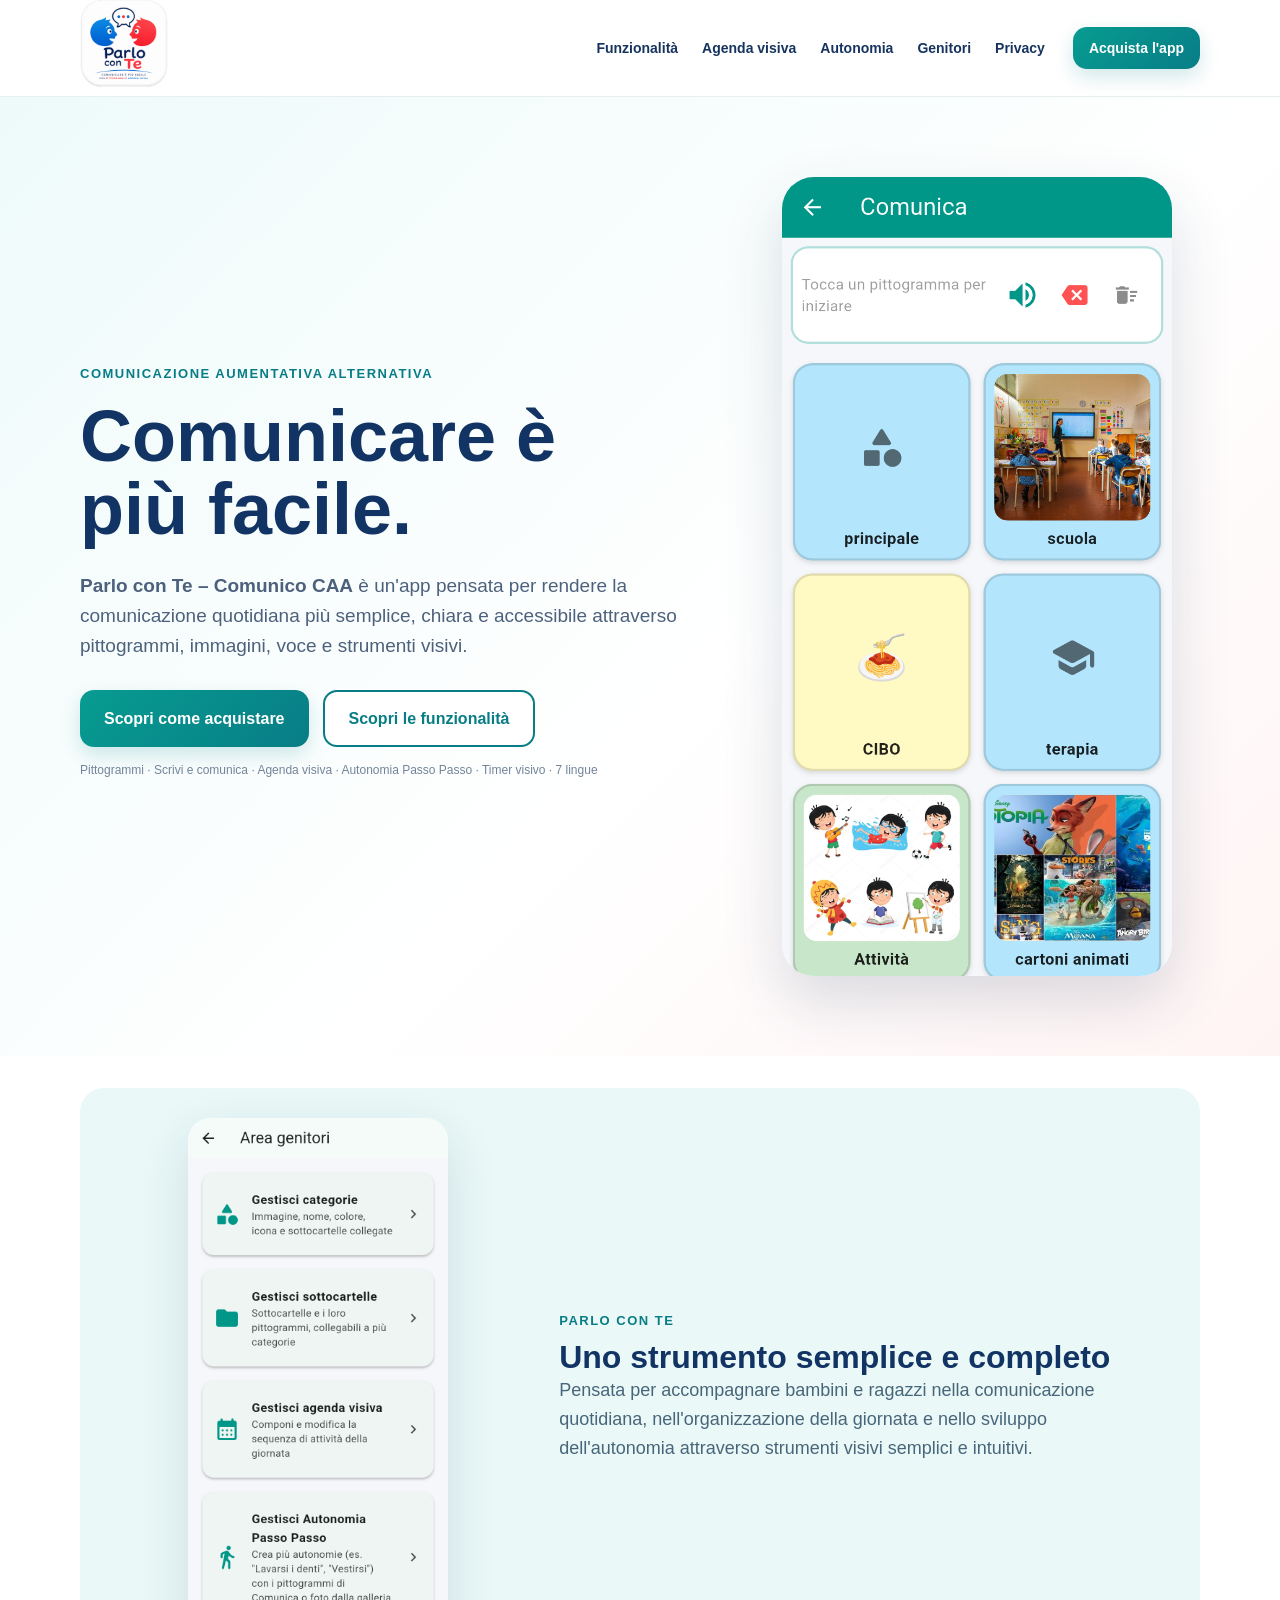
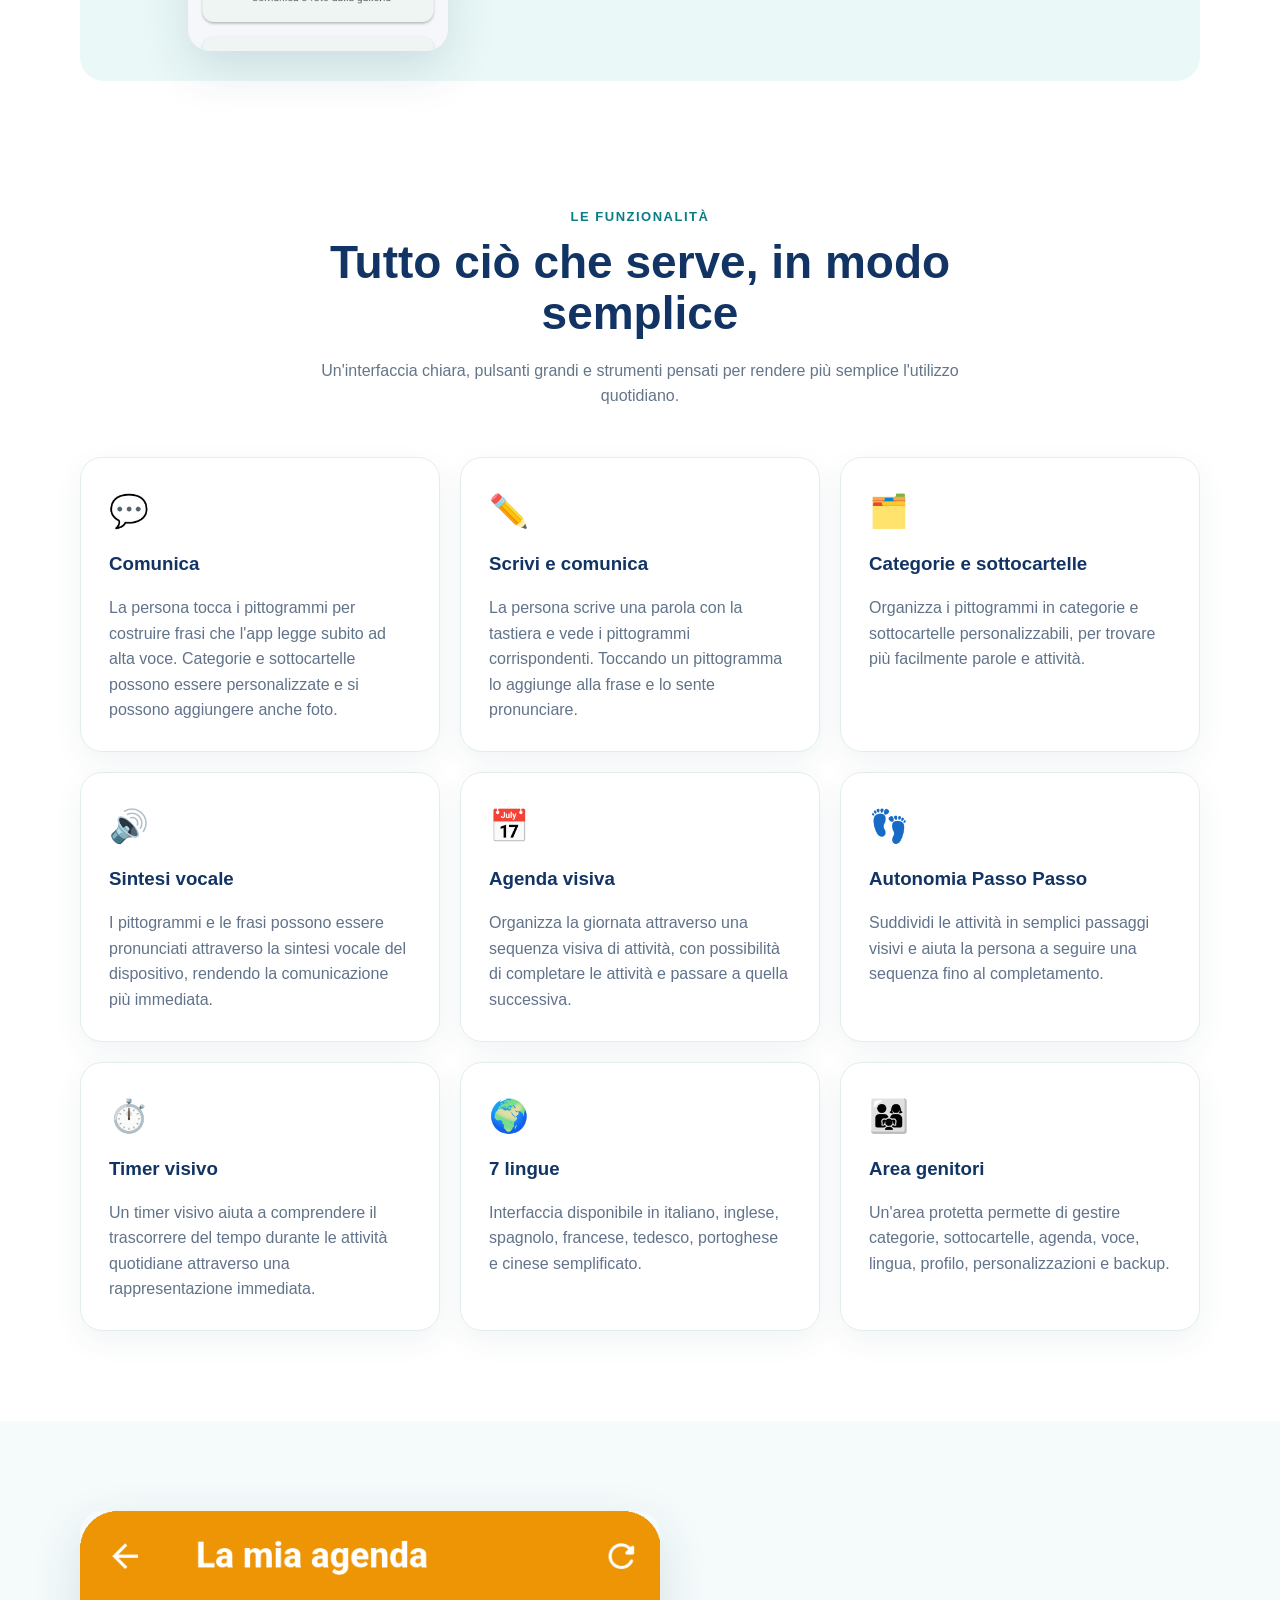
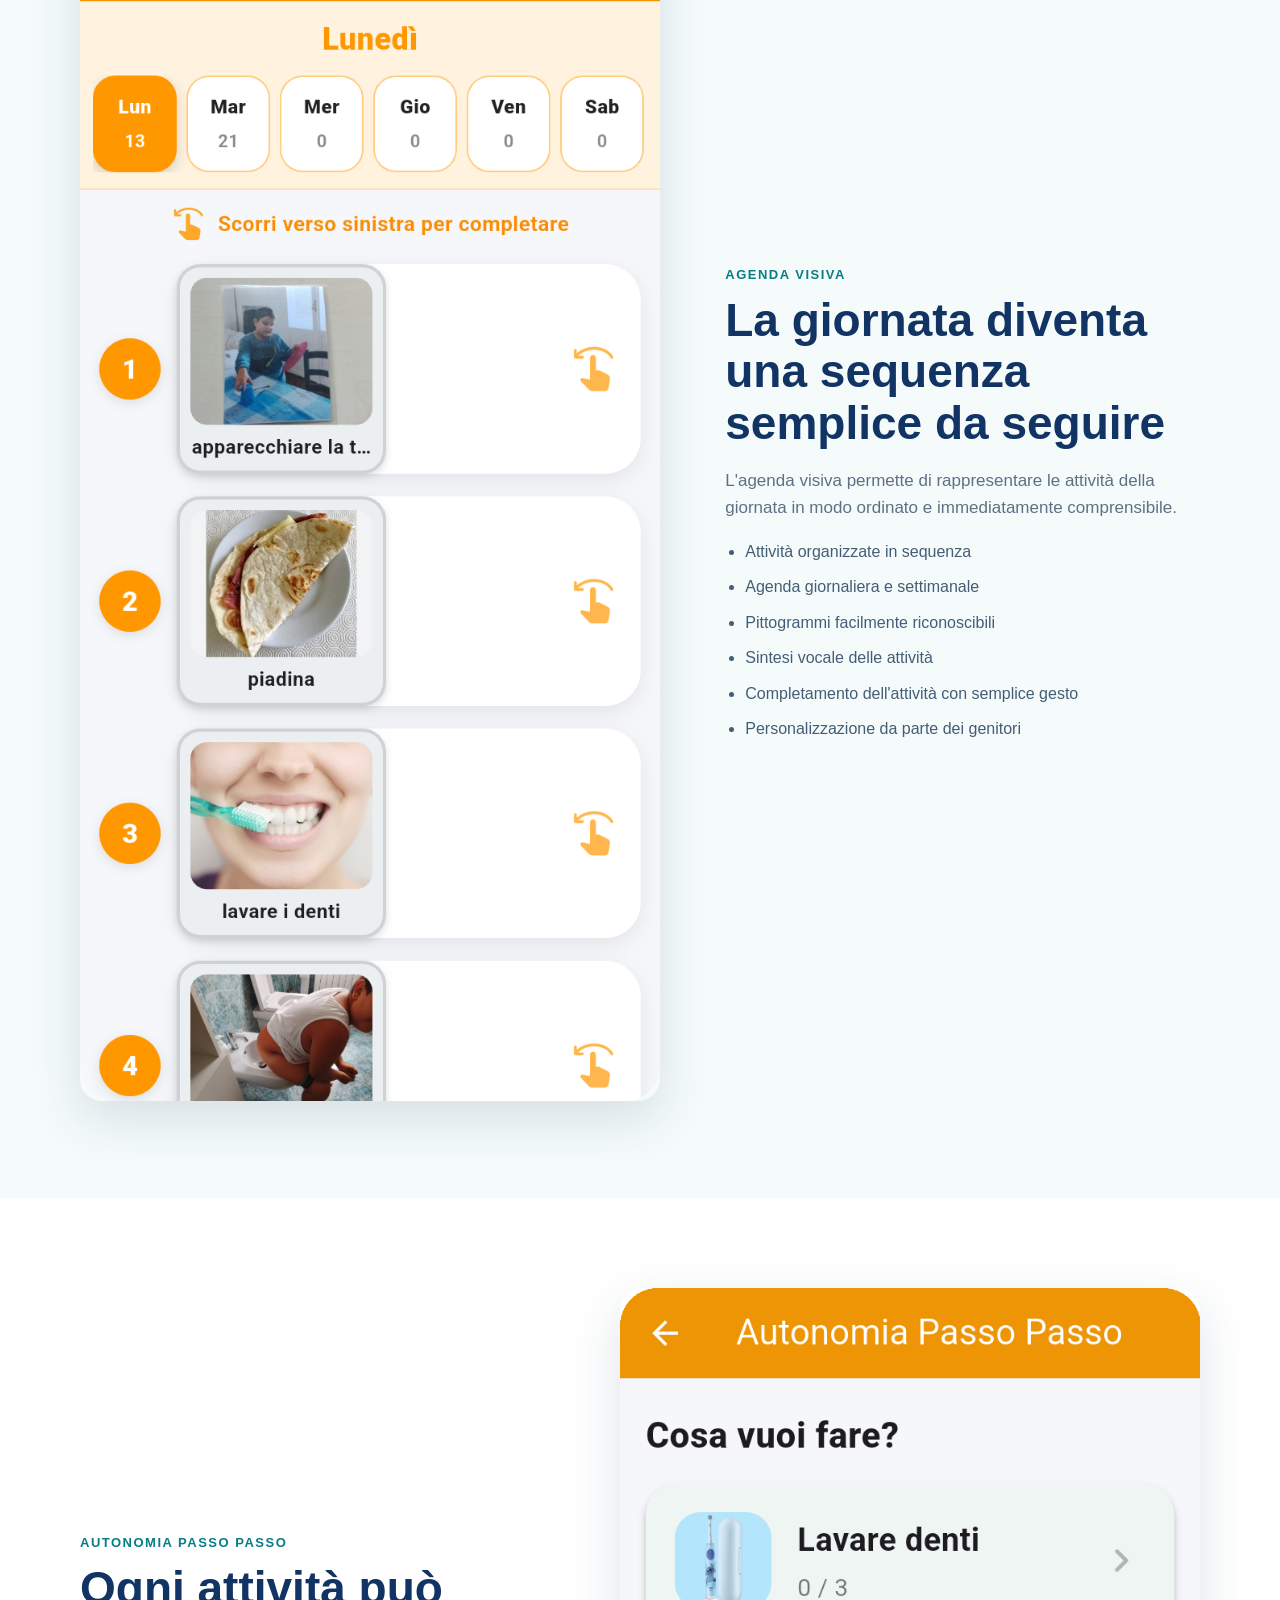
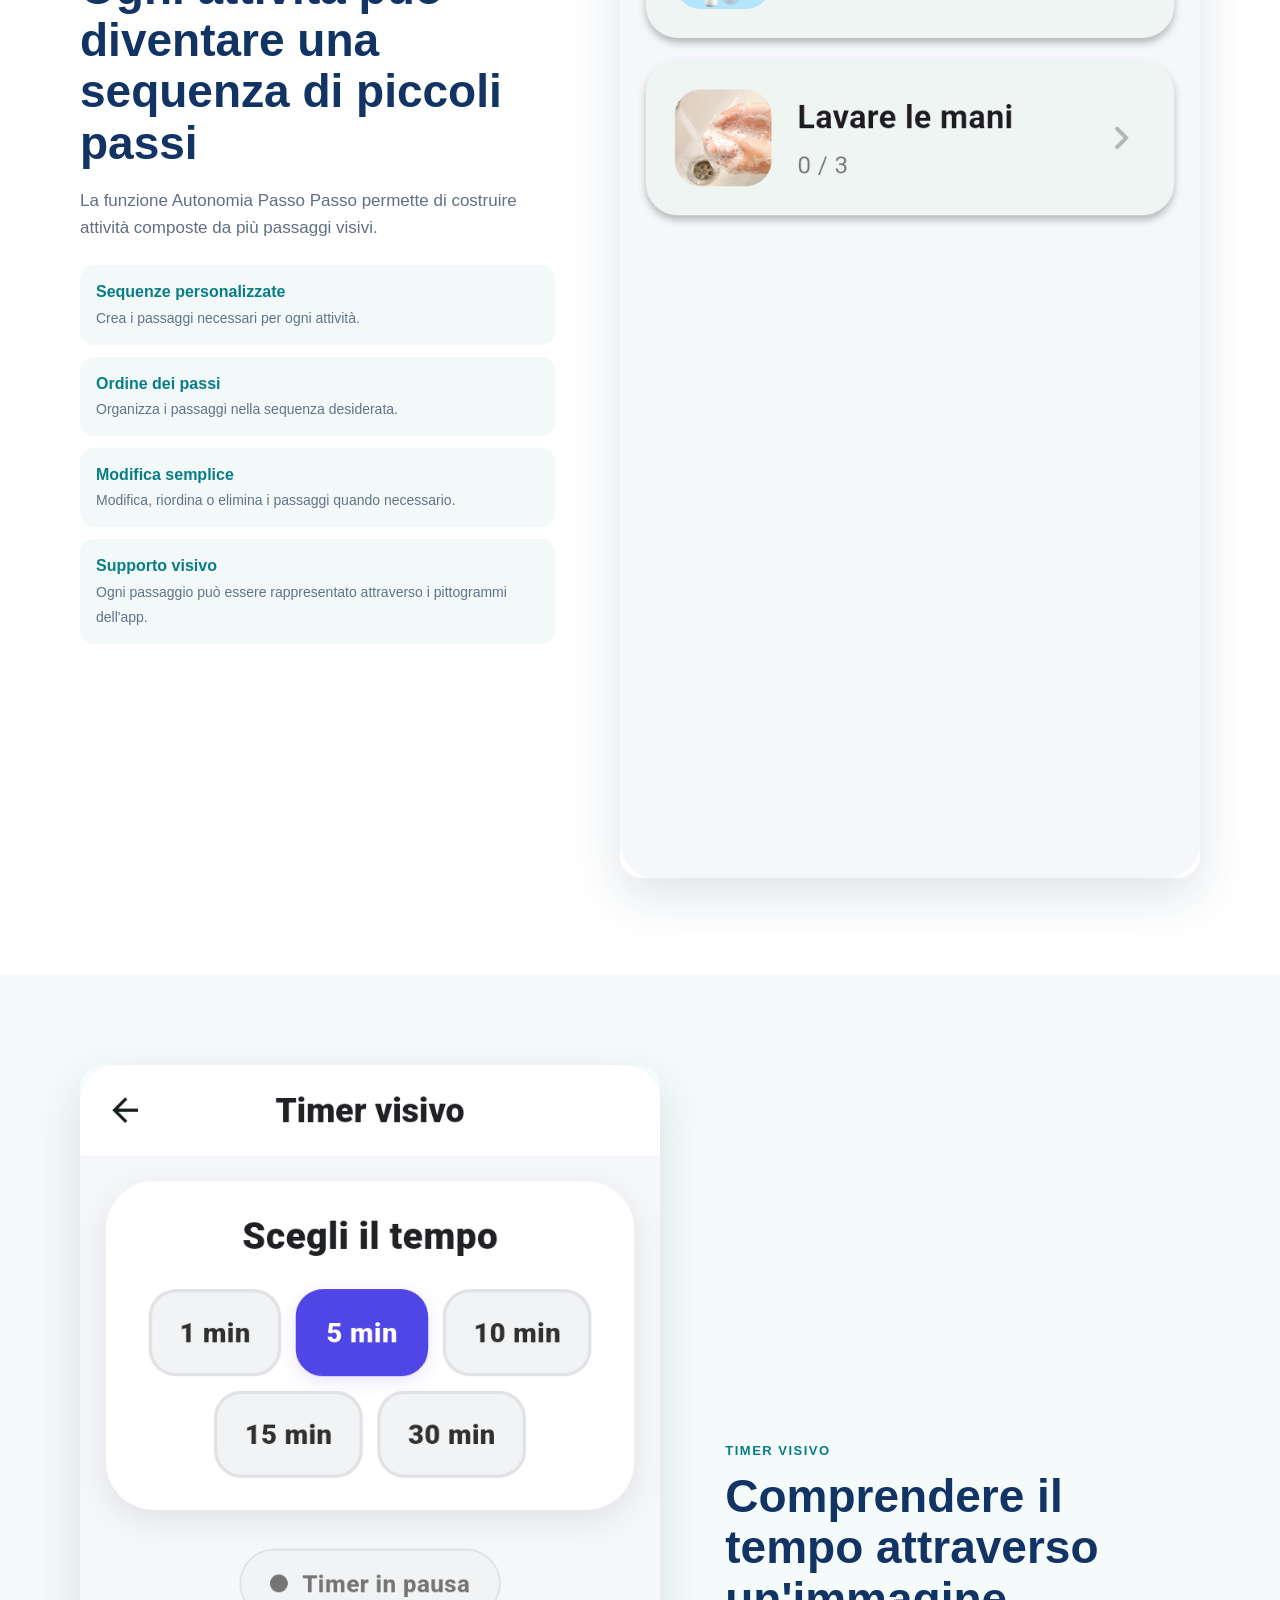
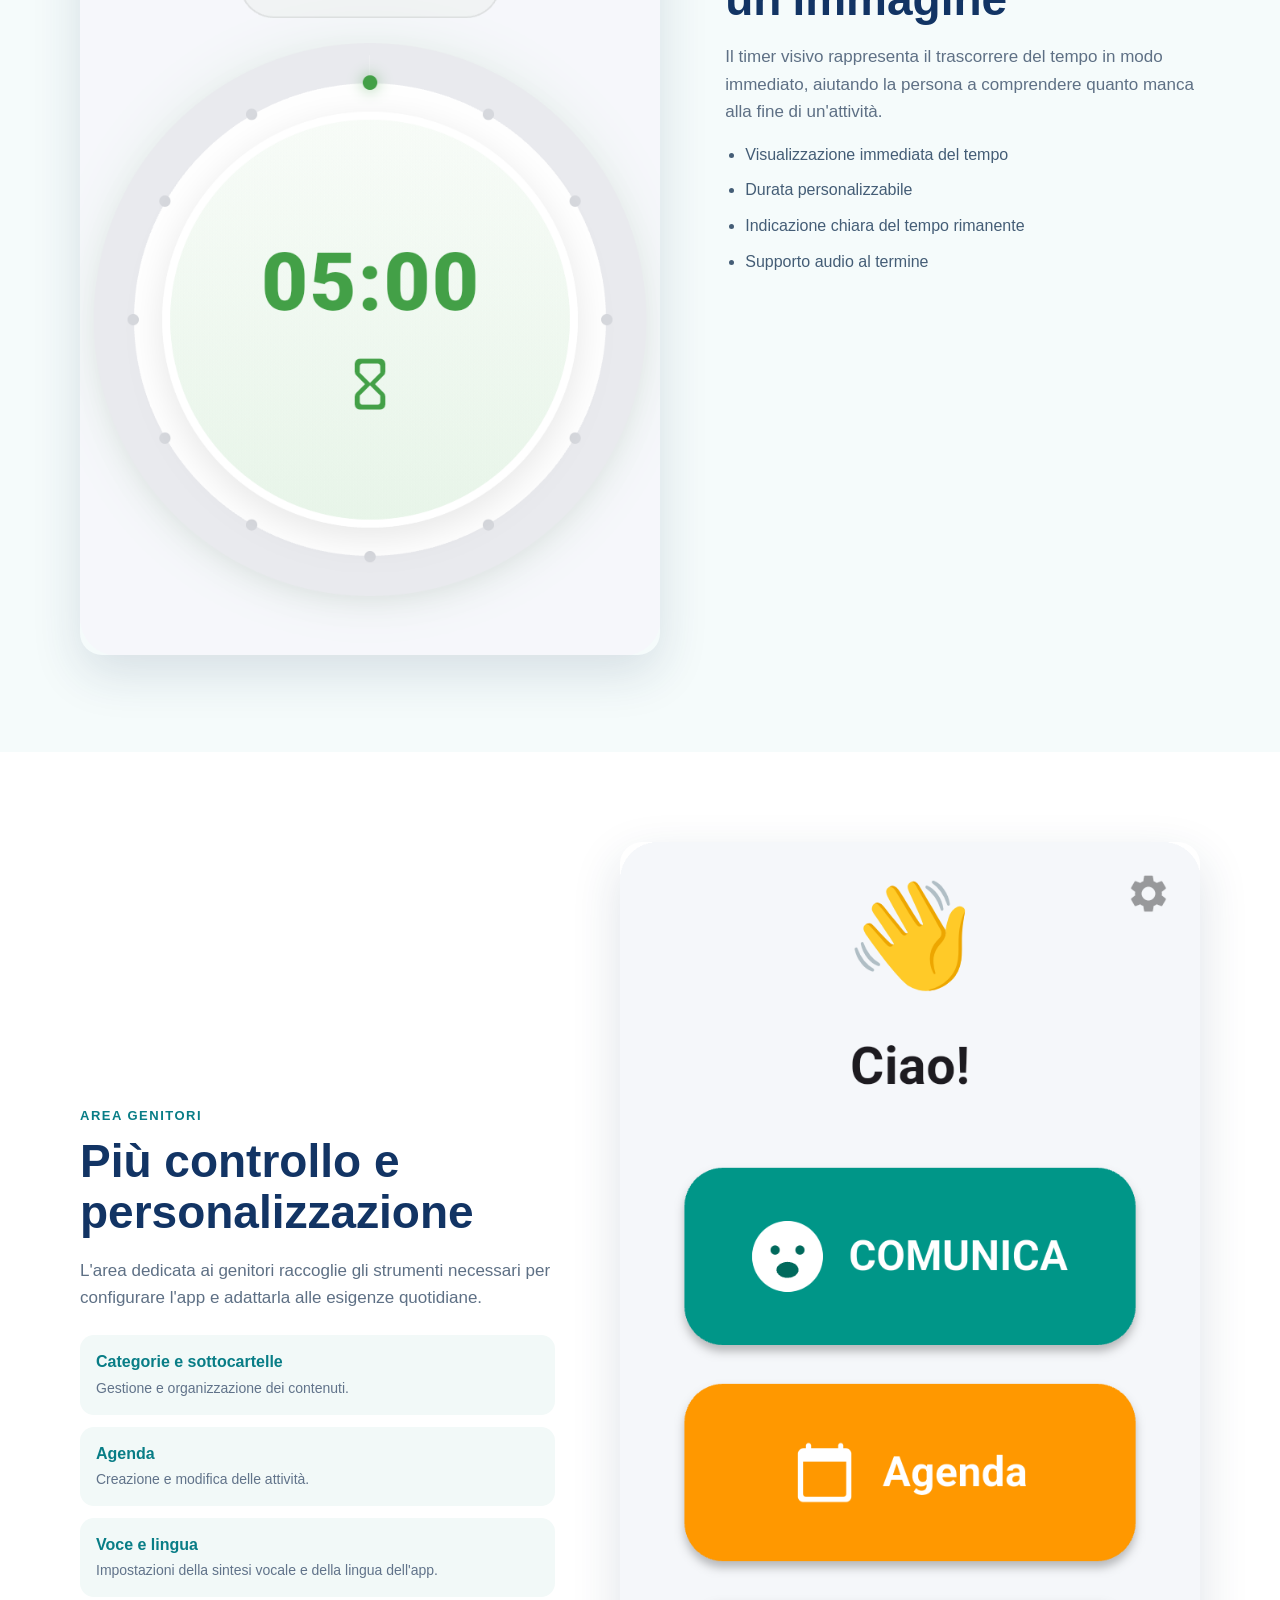
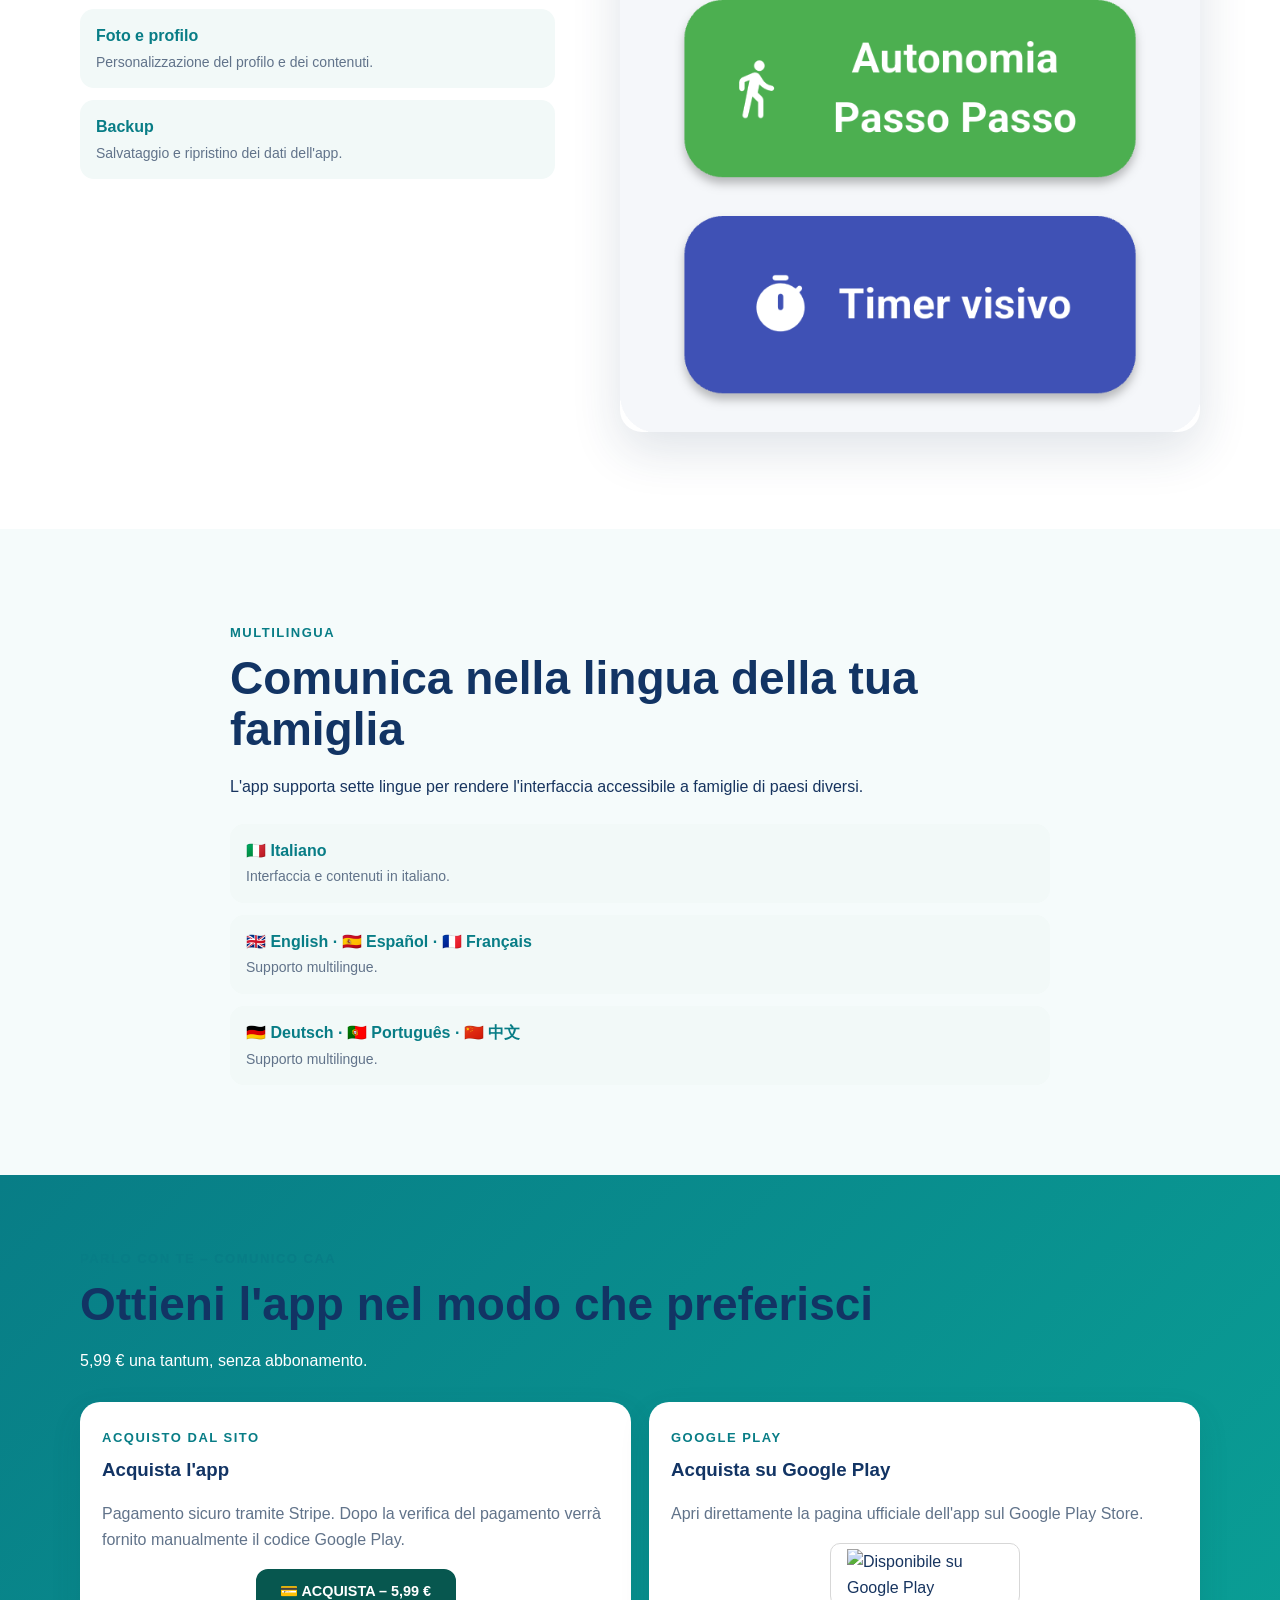
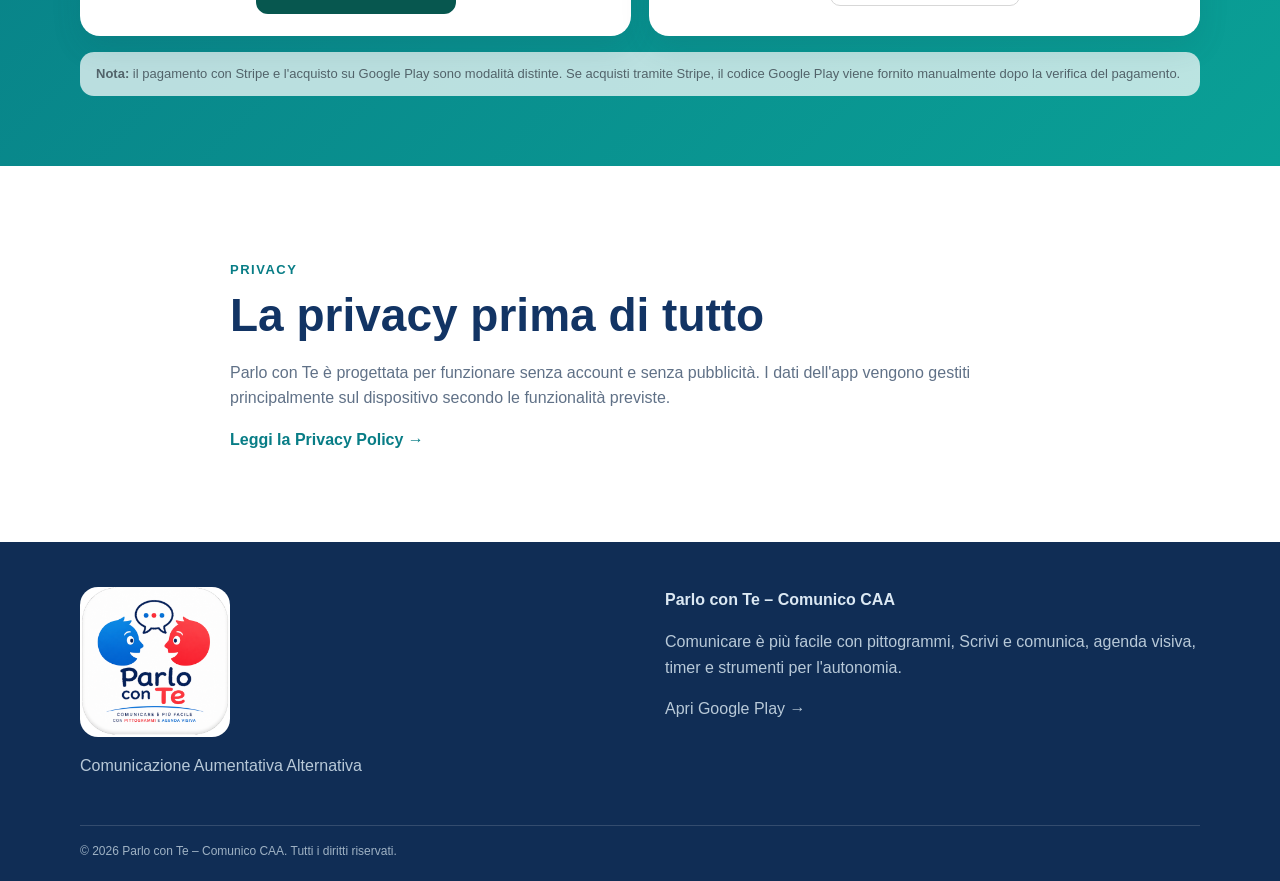
==== commit cf3d1fdf: "Add files via upload" ====
--- a/index.html
+++ b/index.html
@@ -14,7 +14,7 @@
 <body>
 <header class="header">
   <div class="container nav">
-    <a class="brand" href="#home" aria-label="Parlo con Te"><img src="immagini/logo.png" alt="Logo Parlo con Te"></a>
+    <a class="brand" href="#home" aria-label="Parlo con Te"><img src="logo.png" alt="Logo Parlo con Te"></a>
     <nav aria-label="Navigazione principale">
       <a href="#funzioni">Funzionalità</a>
       <a href="#agenda">Agenda visiva</a>
@@ -39,14 +39,14 @@
       </div>
       <p class="note">Pittogrammi · Scrivi e comunica · Agenda visiva · Autonomia Passo Passo · Timer visivo · 7 lingue</p>
     </div>
-    <div class="hero-image"><img src="immagini/screenshot-app.png" alt="Schermata dell'app Parlo con Te"></div>
+    <div class="hero-image"><img src="comunica-screen.png" alt="Schermata Comunica dell'app Parlo con Te, con pittogrammi e categorie"></div>
   </div>
 </section>
 
 <section class="intro">
   <div class="container intro-box">
-    <div><span class="eyebrow">PARLO CON TE</span><h2>Uno strumento semplice e completo</h2></div>
-    <p>Pensata per accompagnare bambini e ragazzi nella comunicazione quotidiana, nell'organizzazione della giornata e nello sviluppo dell'autonomia attraverso strumenti visivi semplici e intuitivi.</p>
+    <div class="intro-image"><img src="home-screen.png" alt="Schermata iniziale dell'app Parlo con Te"></div>
+    <div><span class="eyebrow">PARLO CON TE</span><h2>Uno strumento semplice e completo</h2><p>Pensata per accompagnare bambini e ragazzi nella comunicazione quotidiana, nell'organizzazione della giornata e nello sviluppo dell'autonomia attraverso strumenti visivi semplici e intuitivi.</p></div>
   </div>
 </section>
 
@@ -69,7 +69,7 @@
 
 <section class="section soft" id="agenda">
   <div class="container feature-grid">
-    <div class="feature-image"><img src="immagini/screenshot-app.png" alt="Agenda visiva di Parlo con Te"></div>
+    <div class="feature-image"><img src="agenda-screen.png" alt="Agenda visiva di Parlo con Te con le attività della giornata"></div>
     <div class="feature-text"><span class="eyebrow">AGENDA VISIVA</span><h2>La giornata diventa una sequenza semplice da seguire</h2><p>L'agenda visiva permette di rappresentare le attività della giornata in modo ordinato e immediatamente comprensibile.</p><ul><li>Attività organizzate in sequenza</li><li>Agenda giornaliera e settimanale</li><li>Pittogrammi facilmente riconoscibili</li><li>Sintesi vocale delle attività</li><li>Completamento dell'attività con semplice gesto</li><li>Personalizzazione da parte dei genitori</li></ul></div>
   </div>
 </section>
@@ -77,13 +77,13 @@
 <section class="section" id="autonomia">
   <div class="container feature-grid reverse">
     <div class="feature-text"><span class="eyebrow">AUTONOMIA PASSO PASSO</span><h2>Ogni attività può diventare una sequenza di piccoli passi</h2><p>La funzione Autonomia Passo Passo permette di costruire attività composte da più passaggi visivi.</p><div class="mini-list"><div><strong>Sequenze personalizzate</strong><span>Crea i passaggi necessari per ogni attività.</span></div><div><strong>Ordine dei passi</strong><span>Organizza i passaggi nella sequenza desiderata.</span></div><div><strong>Modifica semplice</strong><span>Modifica, riordina o elimina i passaggi quando necessario.</span></div><div><strong>Supporto visivo</strong><span>Ogni passaggio può essere rappresentato attraverso i pittogrammi dell'app.</span></div></div></div>
-    <div class="feature-image"><img src="immagini/screenshot-app.png" alt="Autonomia Passo Passo di Parlo con Te"></div>
+    <div class="feature-image"><img src="autonomia-screen.png" alt="Autonomia Passo Passo di Parlo con Te"></div>
   </div>
 </section>
 
 <section class="section soft">
   <div class="container feature-grid">
-    <div class="feature-image"><img src="immagini/screenshot-app.png" alt="Timer visivo di Parlo con Te"></div>
+    <div class="feature-image"><img src="timer-screen.png" alt="Timer visivo di Parlo con Te"></div>
     <div class="feature-text"><span class="eyebrow">TIMER VISIVO</span><h2>Comprendere il tempo attraverso un'immagine</h2><p>Il timer visivo rappresenta il trascorrere del tempo in modo immediato, aiutando la persona a comprendere quanto manca alla fine di un'attività.</p><ul><li>Visualizzazione immediata del tempo</li><li>Durata personalizzabile</li><li>Indicazione chiara del tempo rimanente</li><li>Supporto audio al termine</li></ul></div>
   </div>
 </section>
@@ -91,7 +91,7 @@
 <section class="section" id="genitori">
   <div class="container feature-grid reverse">
     <div class="feature-text"><span class="eyebrow">AREA GENITORI</span><h2>Più controllo e personalizzazione</h2><p>L'area dedicata ai genitori raccoglie gli strumenti necessari per configurare l'app e adattarla alle esigenze quotidiane.</p><div class="mini-list"><div><strong>Categorie e sottocartelle</strong><span>Gestione e organizzazione dei contenuti.</span></div><div><strong>Agenda</strong><span>Creazione e modifica delle attività.</span></div><div><strong>Voce e lingua</strong><span>Impostazioni della sintesi vocale e della lingua dell'app.</span></div><div><strong>Foto e profilo</strong><span>Personalizzazione del profilo e dei contenuti.</span></div><div><strong>Backup</strong><span>Salvataggio e ripristino dei dati dell'app.</span></div></div></div>
-    <div class="feature-image"><img src="immagini/screenshot-app.png" alt="Area genitori di Parlo con Te"></div>
+    <div class="feature-image"><img src="genitori-screen.png" alt="Area genitori di Parlo con Te"></div>
   </div>
 </section>
 
@@ -113,6 +113,6 @@
 <section class="section privacy" id="privacy"><div class="container narrow"><span class="eyebrow">PRIVACY</span><h2>La privacy prima di tutto</h2><p>Parlo con Te è progettata per funzionare senza account e senza pubblicità. I dati dell'app vengono gestiti principalmente sul dispositivo secondo le funzionalità previste.</p><a class="text-link" href="privacy.html">Leggi la Privacy Policy →</a></div></section>
 </main>
 
-<footer><div class="container footer-grid"><div class="footer-brand"><img src="immagini/logo.png" alt="Parlo con Te"><p>Comunicazione Aumentativa Alternativa</p></div><div><strong>Parlo con Te – Comunico CAA</strong><p>Comunicare è più facile con pittogrammi, Scrivi e comunica, agenda visiva, timer e strumenti per l'autonomia.</p><p><a href="https://play.google.com/store/apps/details?id=it.parloconme.app" target="_blank" rel="noopener noreferrer">Apri Google Play →</a></p></div></div><div class="container copyright">© 2026 Parlo con Te – Comunico CAA. Tutti i diritti riservati.</div></footer>
+<footer><div class="container footer-grid"><div class="footer-brand"><img src="logo.png" alt="Parlo con Te"><p>Comunicazione Aumentativa Alternativa</p></div><div><strong>Parlo con Te – Comunico CAA</strong><p>Comunicare è più facile con pittogrammi, Scrivi e comunica, agenda visiva, timer e strumenti per l'autonomia.</p><p><a href="https://play.google.com/store/apps/details?id=it.parloconme.app" target="_blank" rel="noopener noreferrer">Apri Google Play →</a></p></div></div><div class="container copyright">© 2026 Parlo con Te – Comunico CAA. Tutti i diritti riservati.</div></footer>
 </body>
 </html>
--- a/style.css
+++ b/style.css
@@ -25,7 +25,8 @@
 .hero-image { display:flex; justify-content:center; }
 .hero-image img { width:min(390px,80vw); border-radius:32px; box-shadow:0 25px 60px rgba(25,55,90,.16); }
 .intro { padding:32px 0; }
-.intro-box { background:#eaf8f7; border-radius:24px; padding:30px 36px; display:grid; grid-template-columns:1fr 1fr; gap:40px; align-items:center; }
+.intro-box { background:#eaf8f7; border-radius:24px; padding:30px 36px; display:grid; grid-template-columns:.8fr 1.2fr; gap:40px; align-items:center; }
+.intro-image img { width:100%; max-width:260px; display:block; margin:auto; border-radius:22px; box-shadow:0 18px 50px rgba(30,60,90,.14); }
 .intro-box h2 { font-size:32px; margin-bottom:0; }
 .intro-box p { font-size:18px; color:#48667a; margin:0; }
 .section { padding:90px 0; }
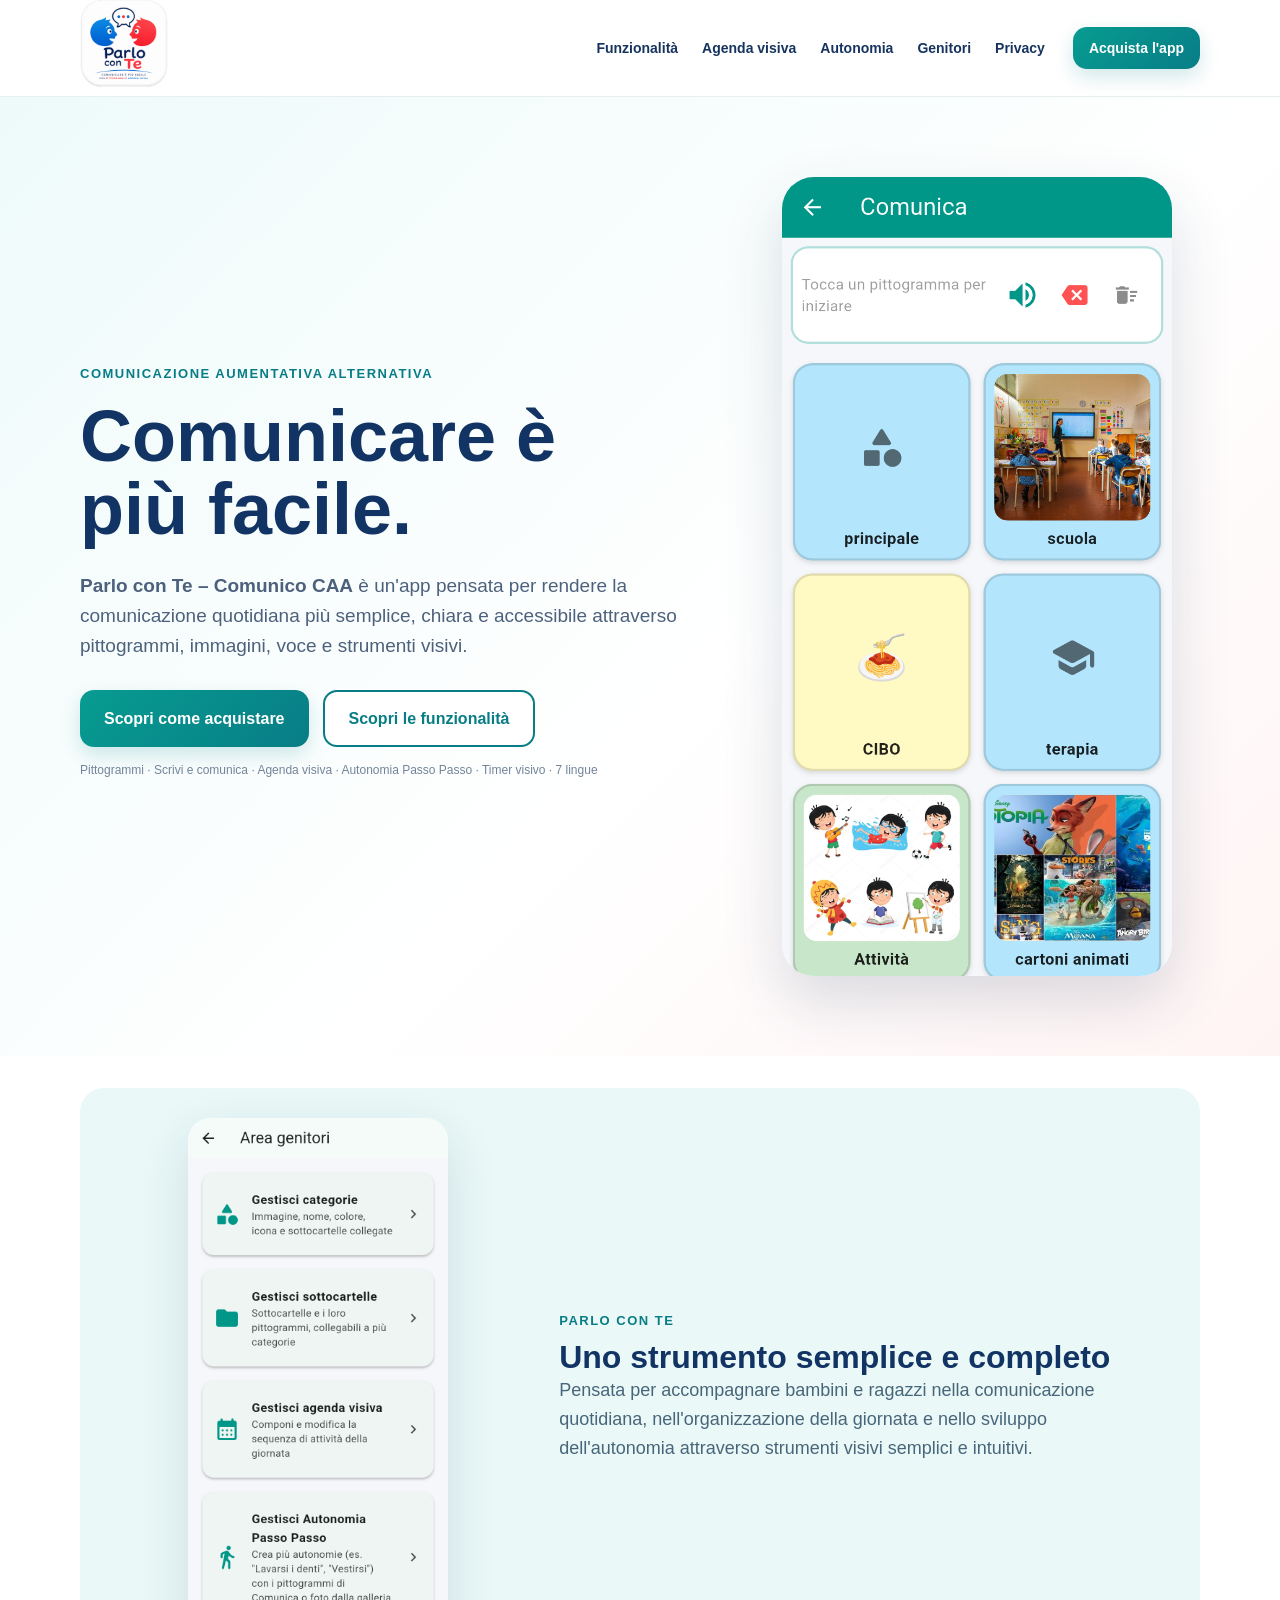
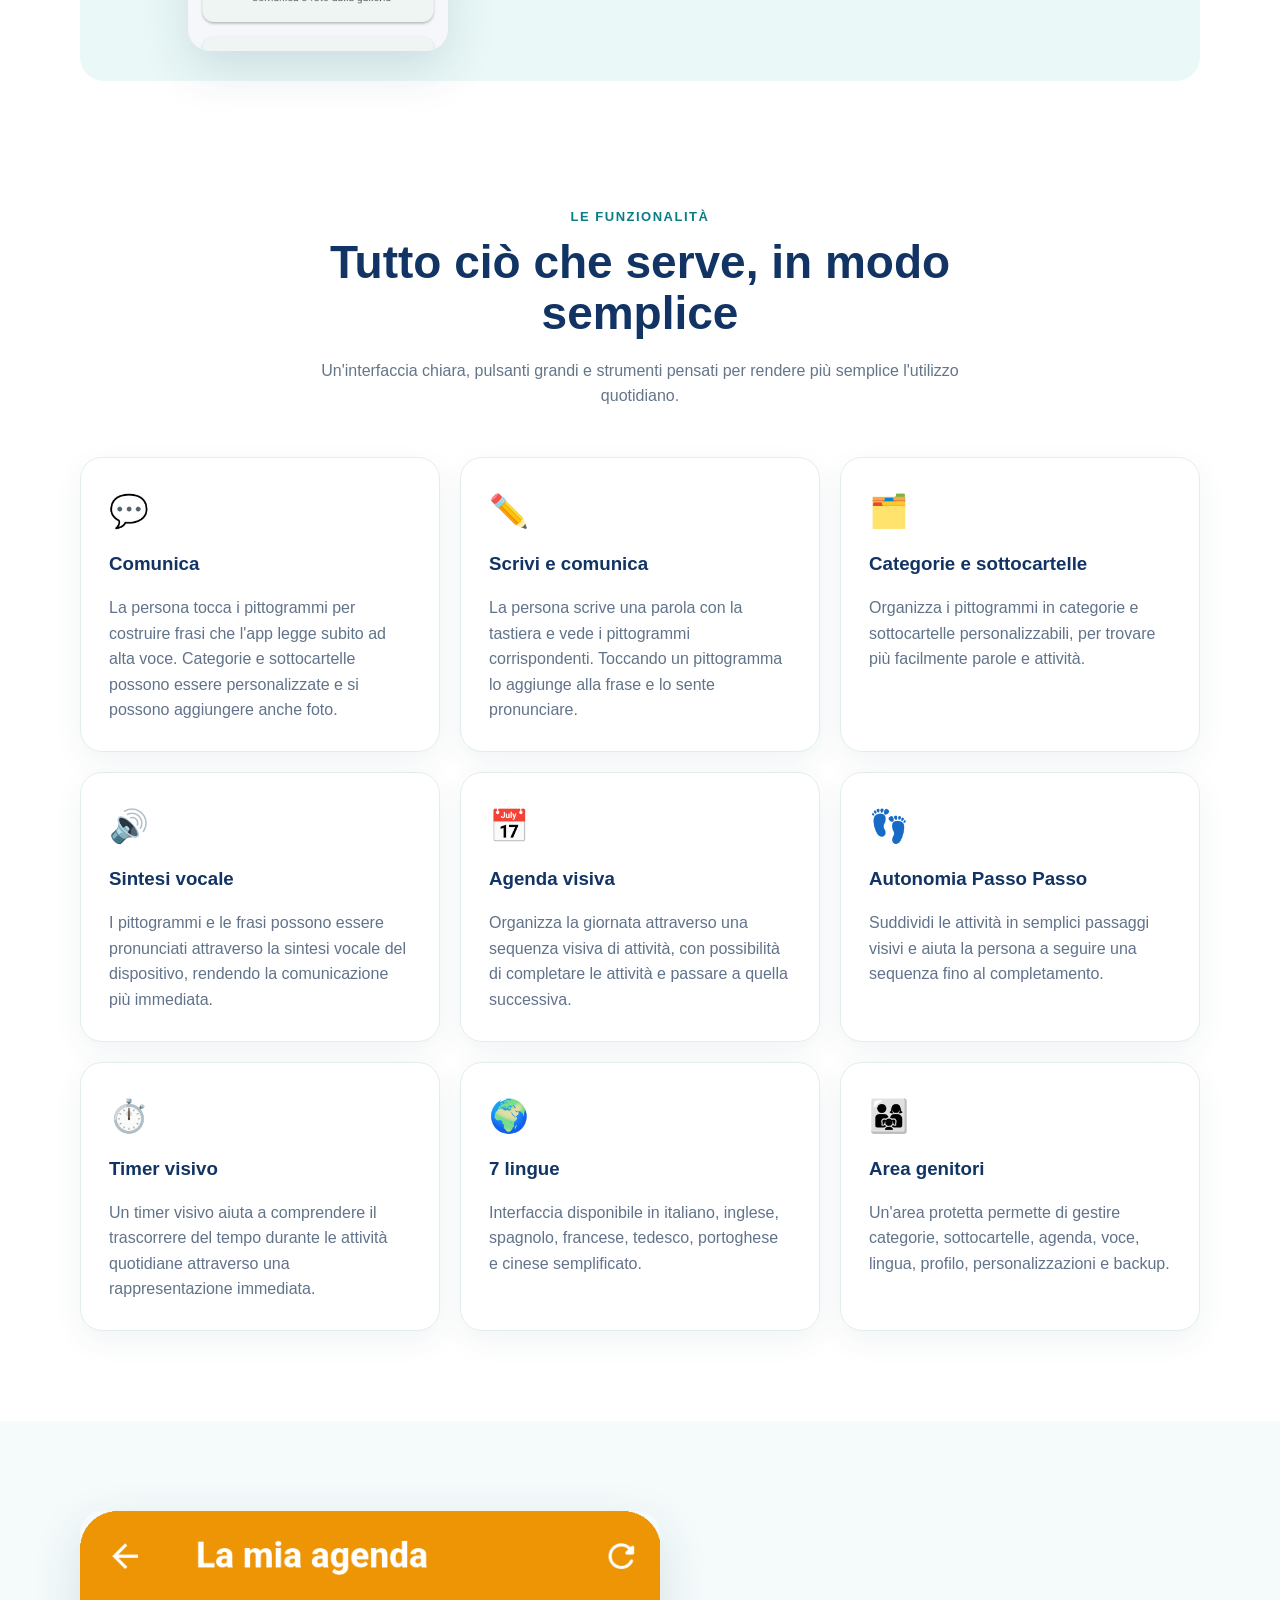
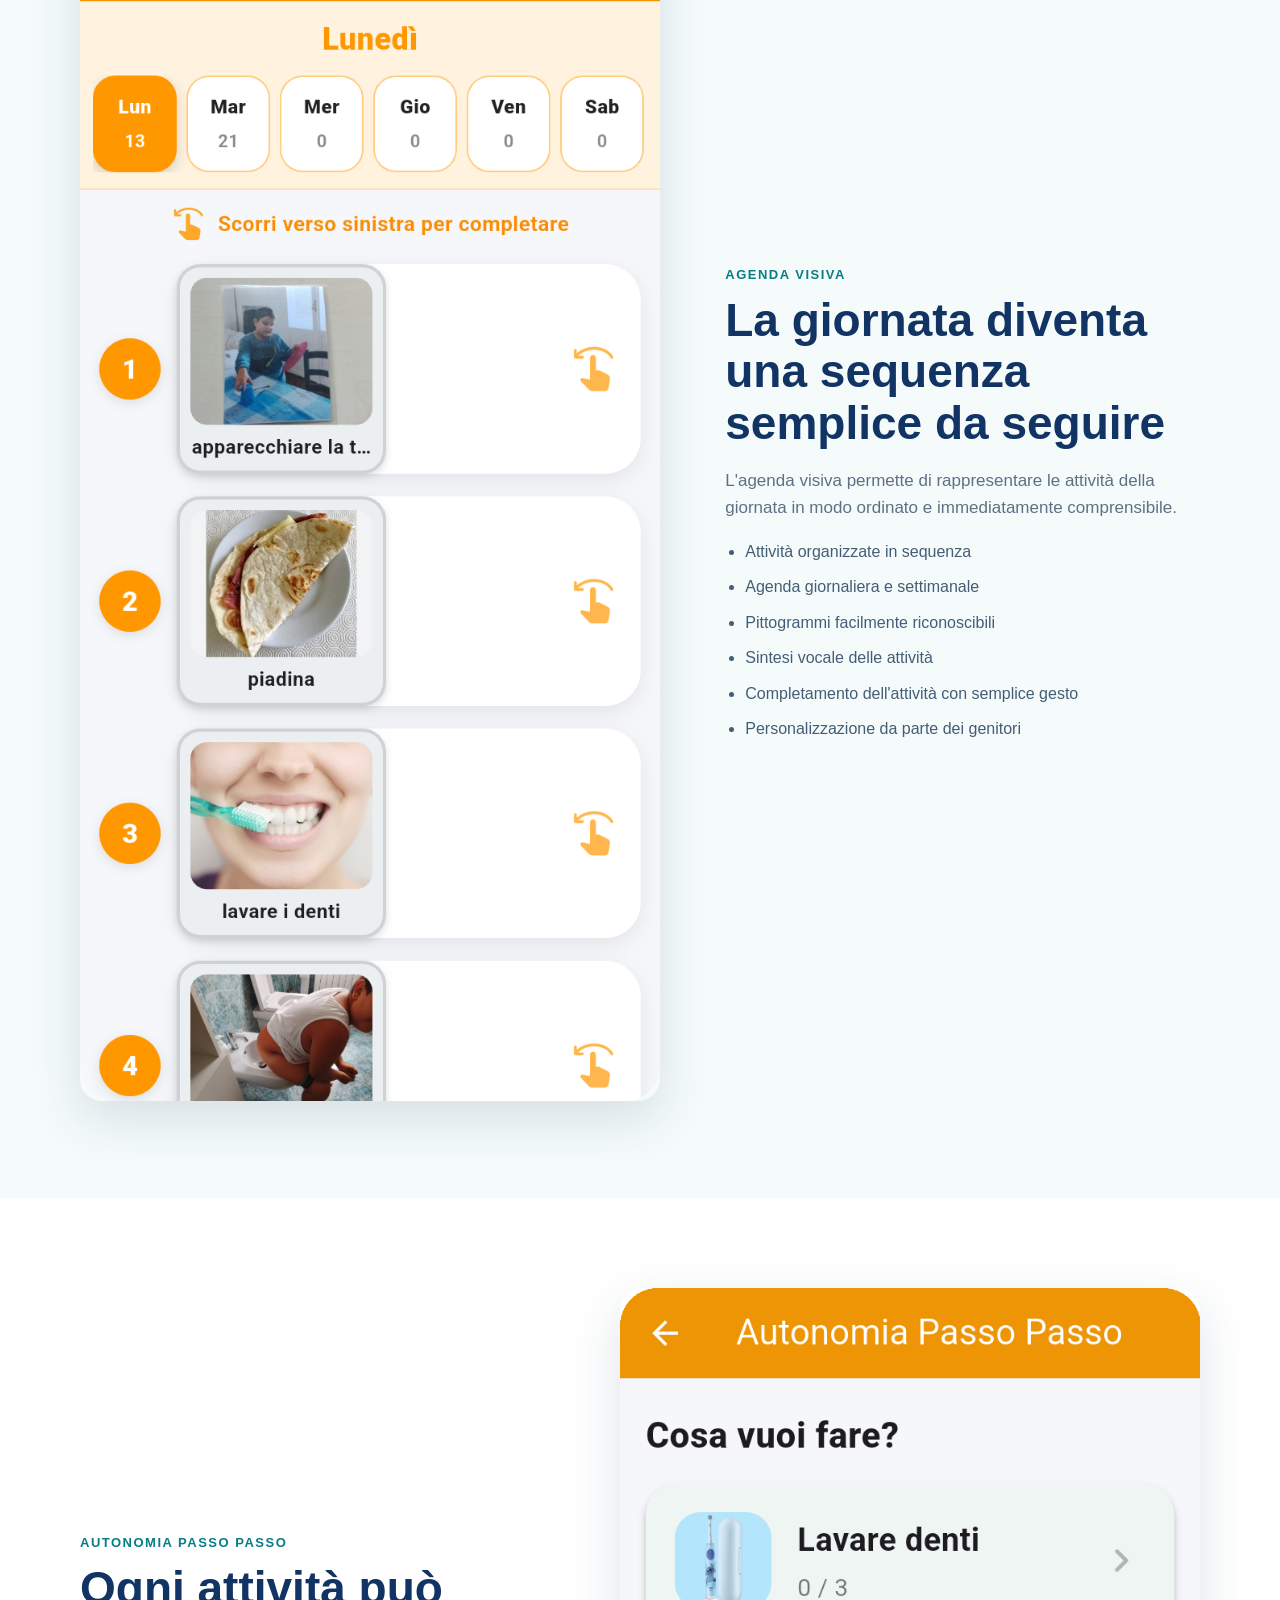
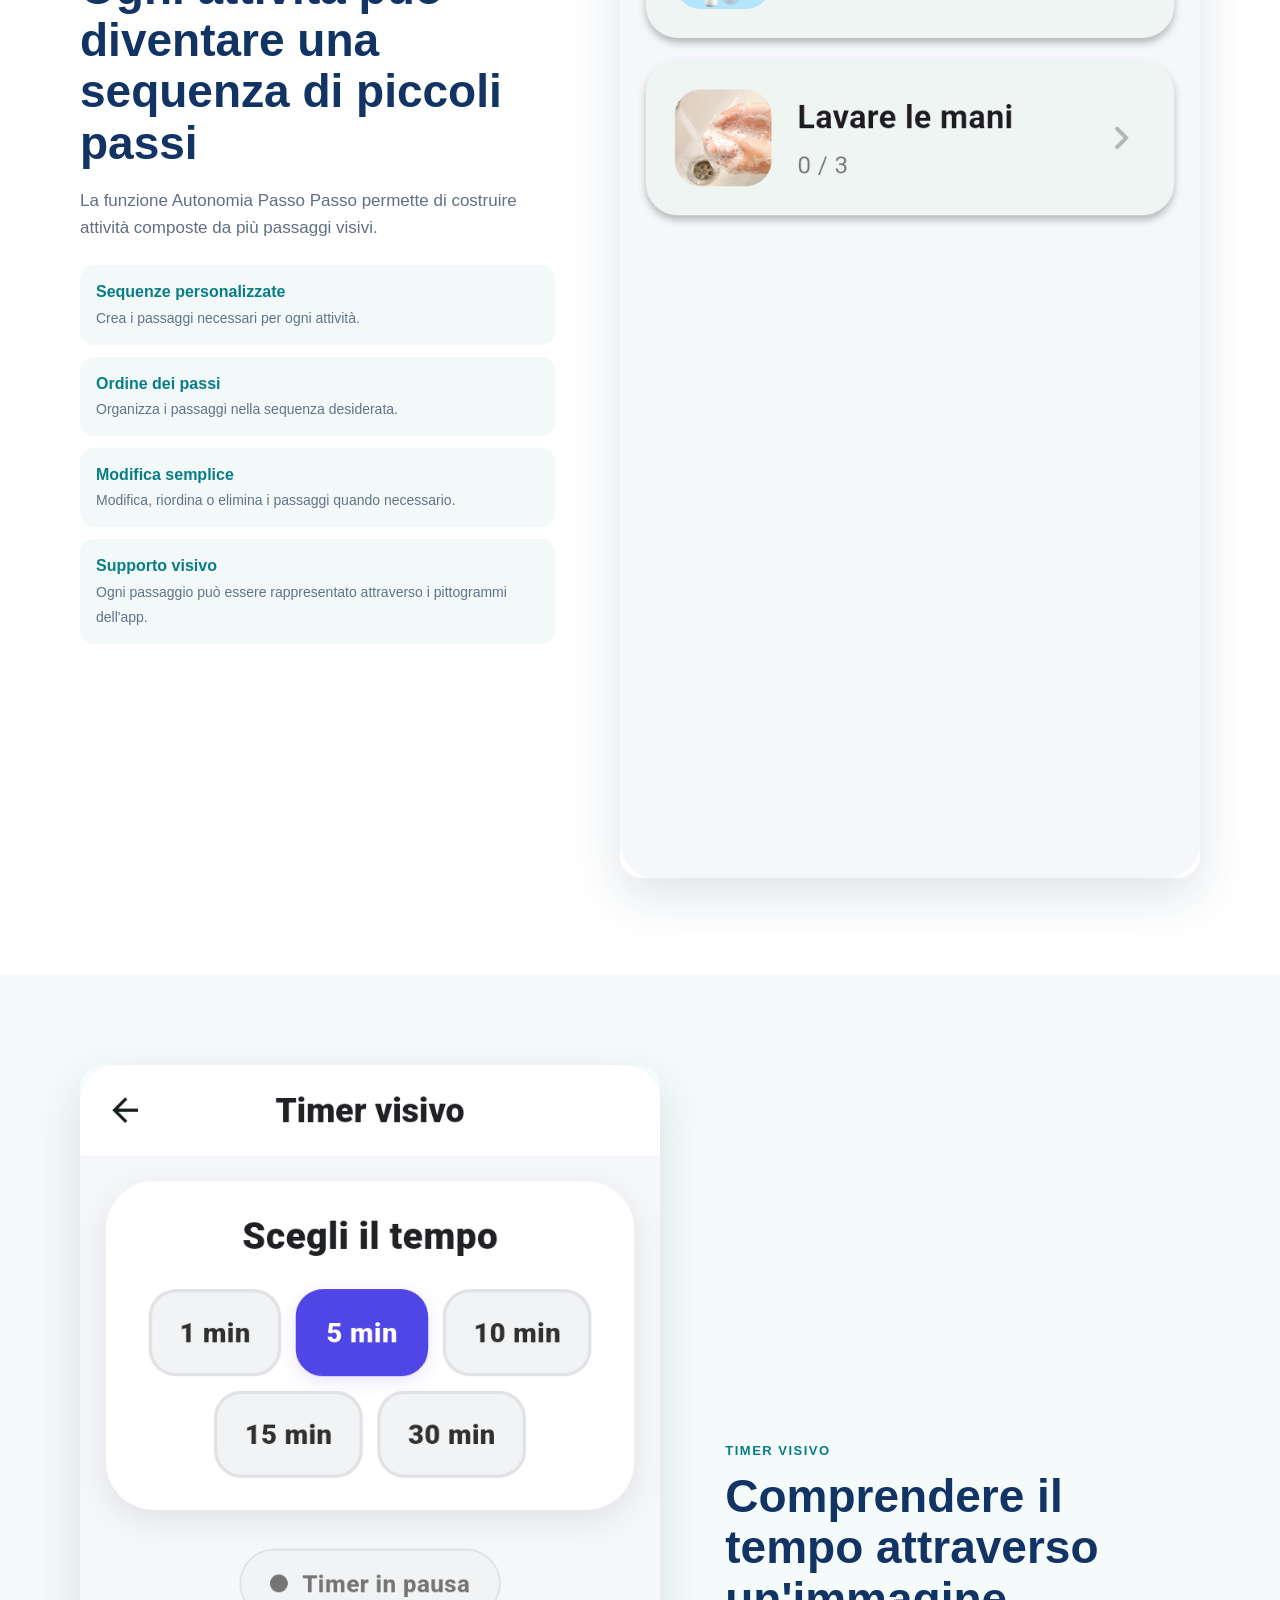
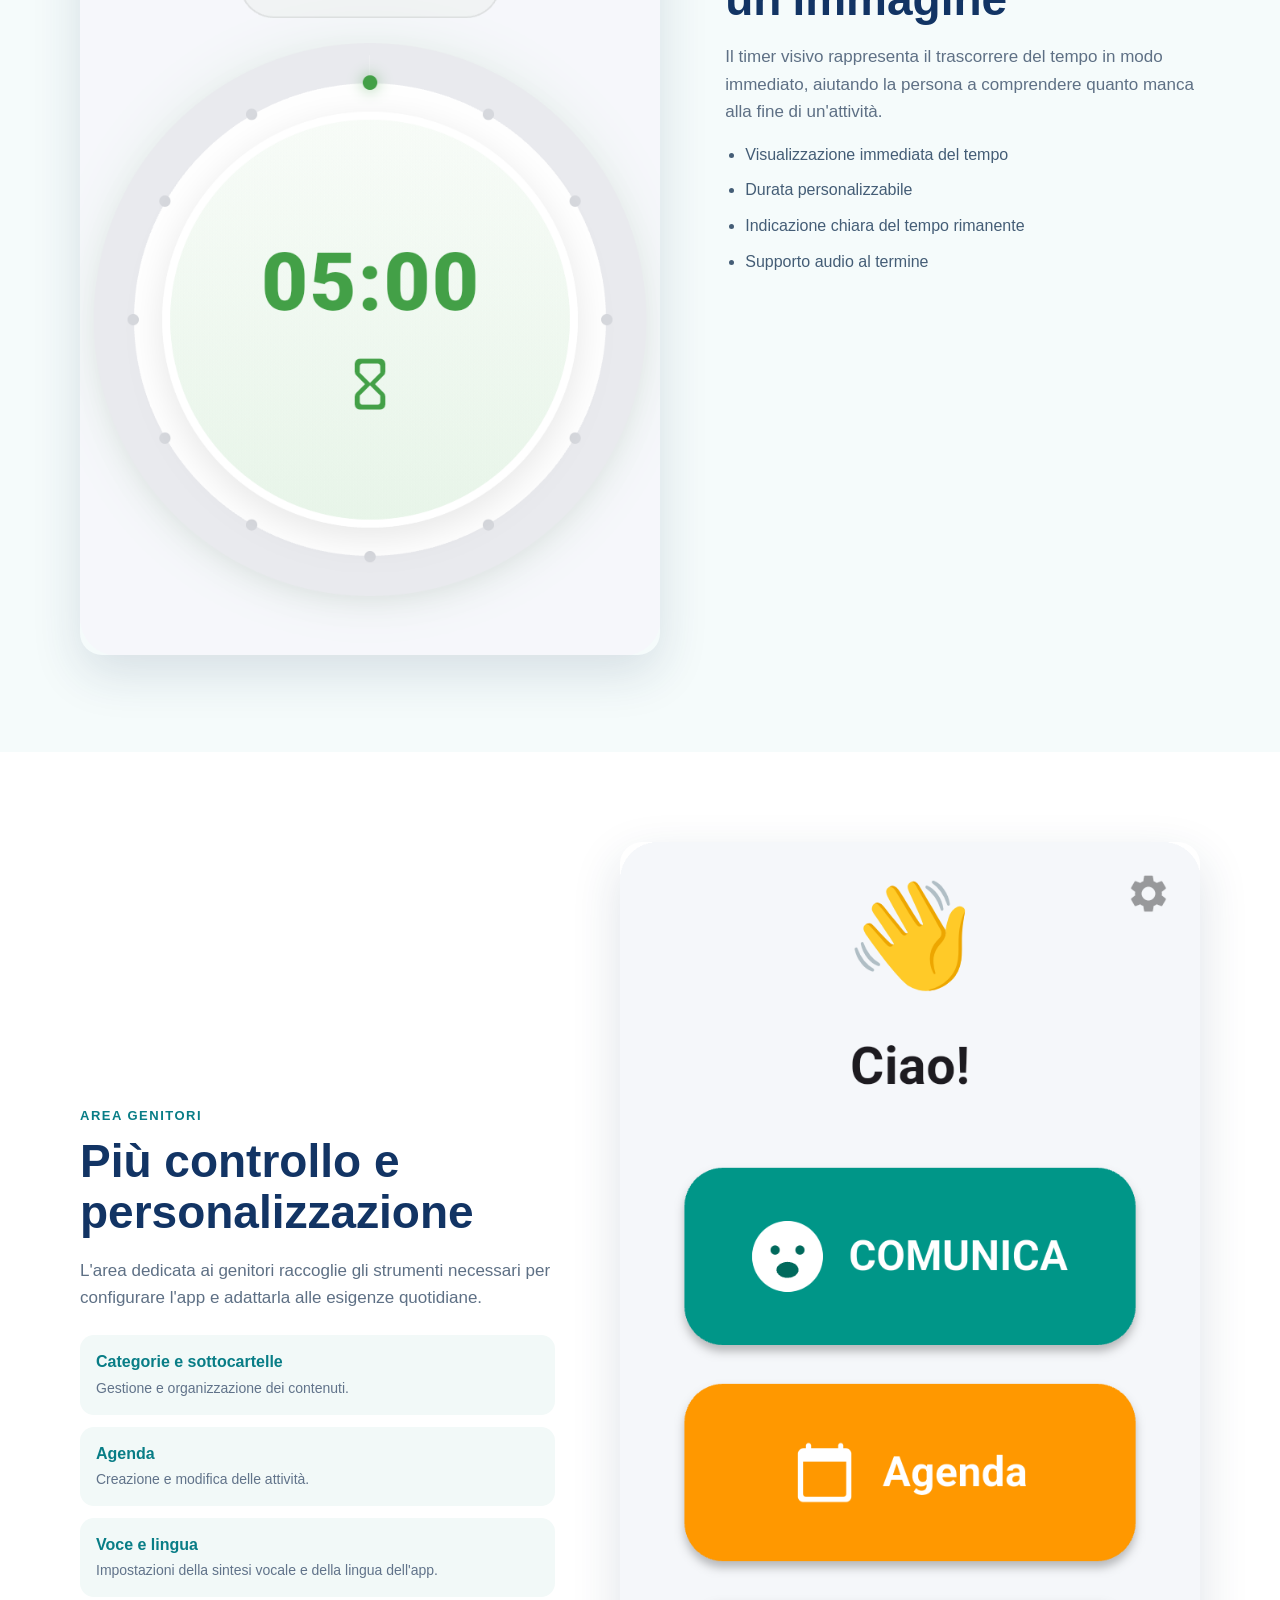
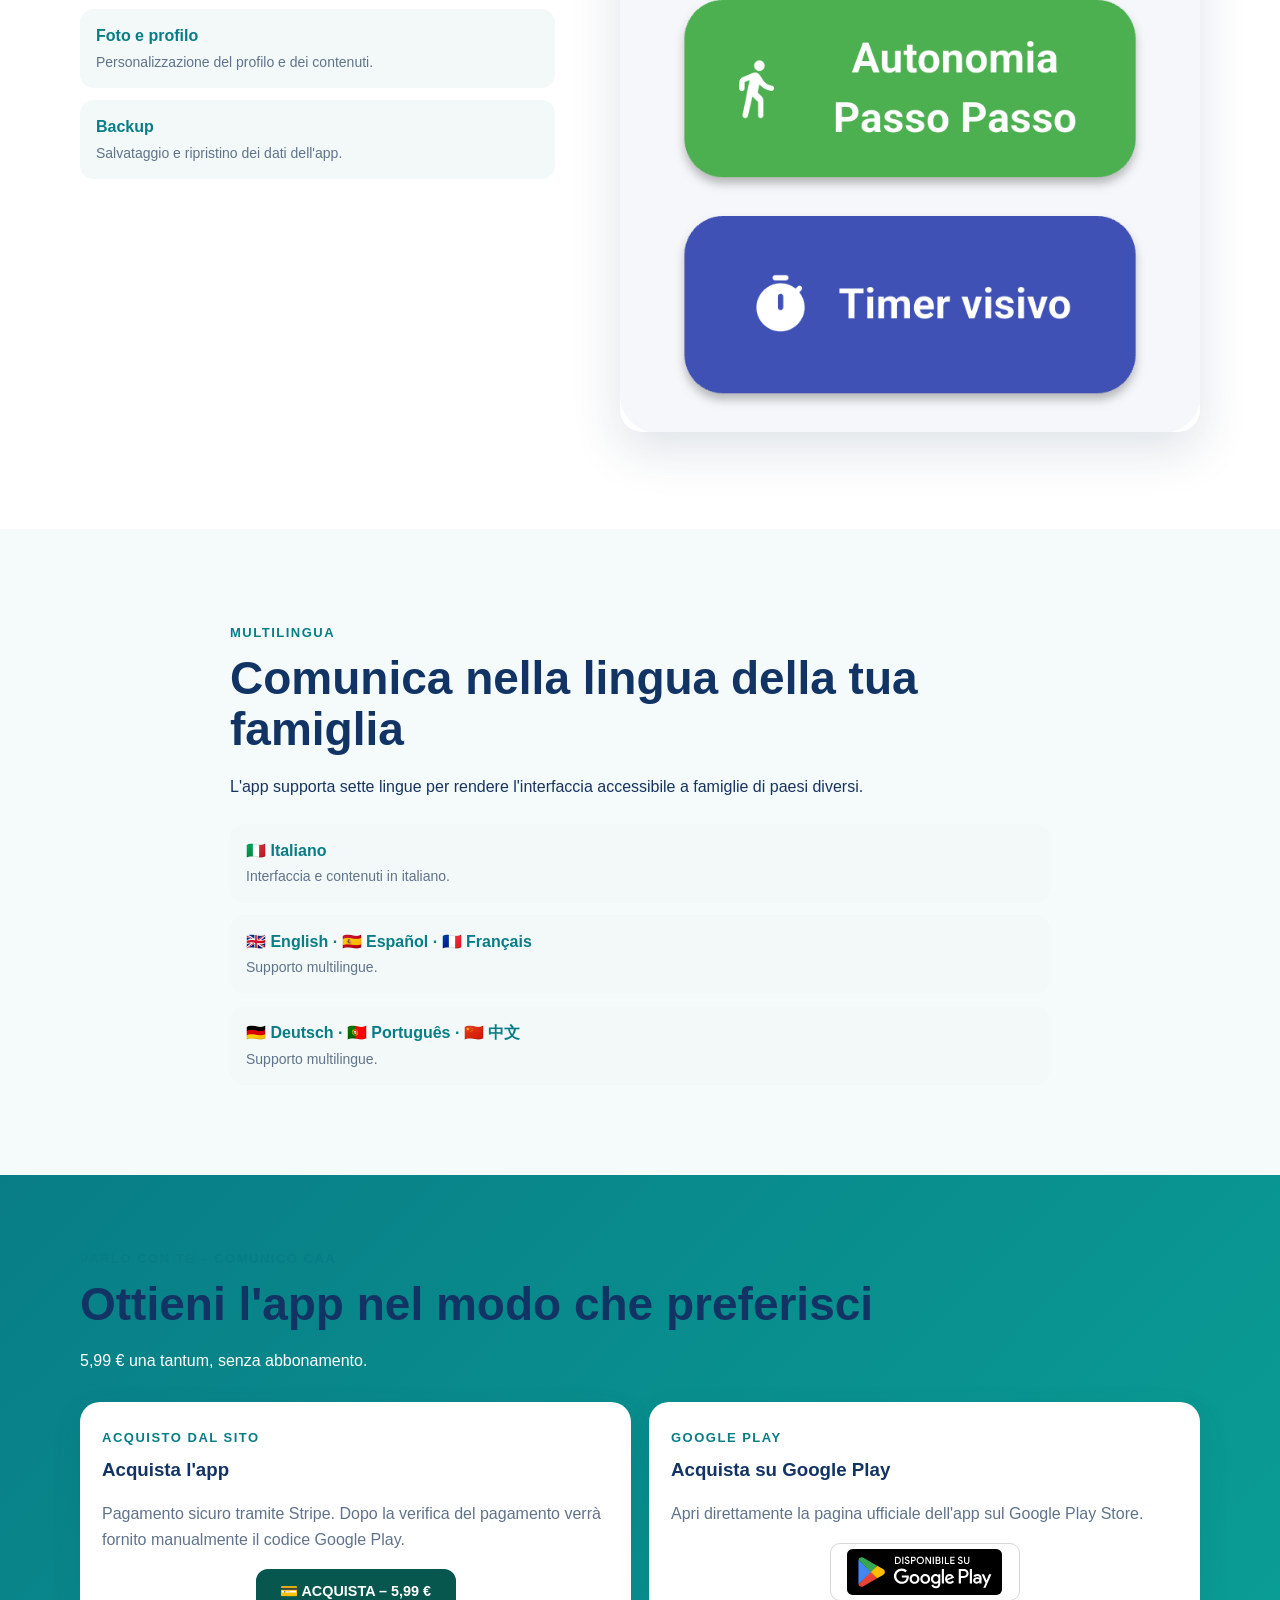
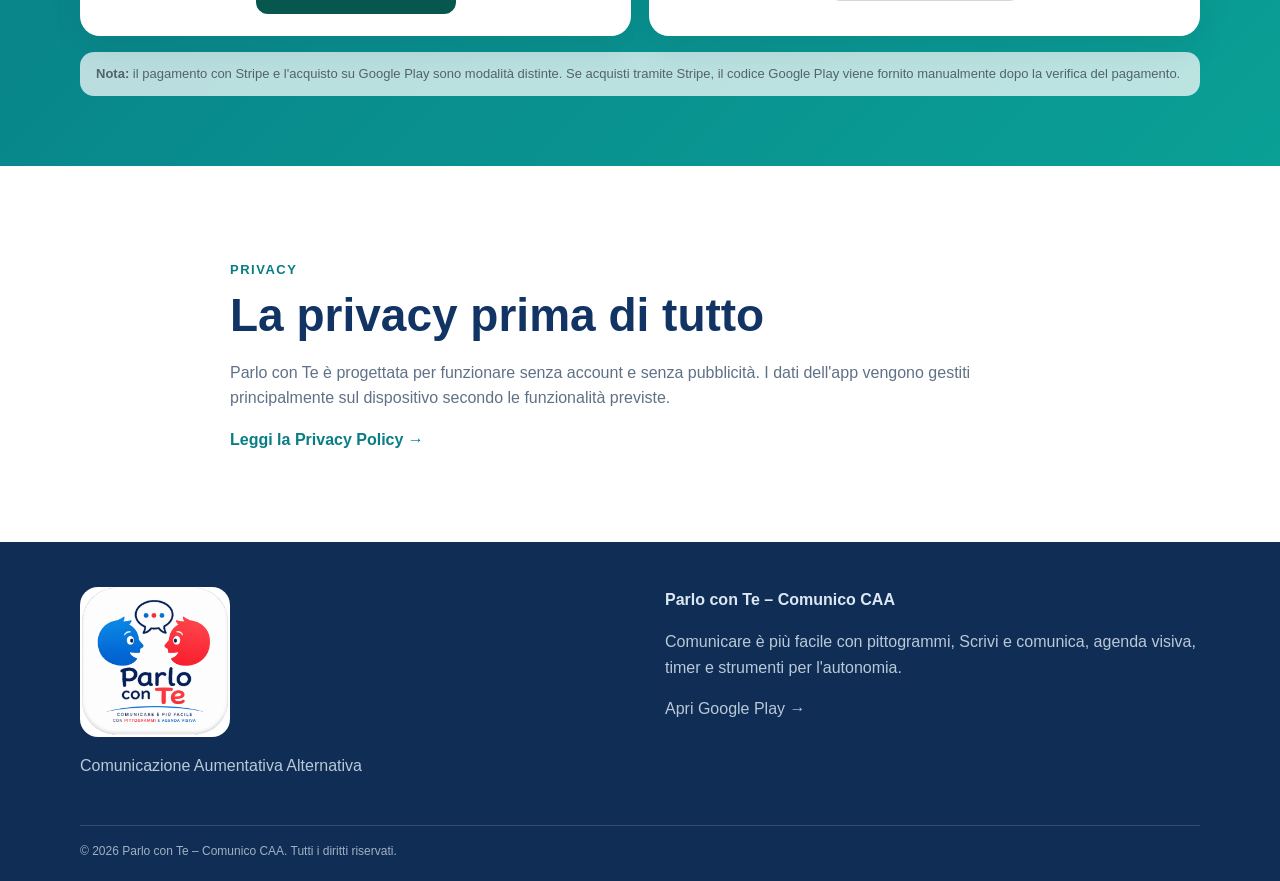
==== commit f3247627: "Add files via upload" ====
--- a/index.html
+++ b/index.html
@@ -104,7 +104,7 @@
     <div><span class="eyebrow">PARLO CON TE – COMUNICO CAA</span><h2>Ottieni l'app nel modo che preferisci</h2><p>5,99 € una tantum, senza abbonamento.</p></div>
     <div class="purchase-grid">
       <article class="purchase-card"><span class="eyebrow">ACQUISTO DAL SITO</span><h3>Acquista l'app</h3><p>Pagamento sicuro tramite Stripe. Dopo la verifica del pagamento verrà fornito manualmente il codice Google Play.</p><a class="purchase-stripe" href="https://buy.stripe.com/3cI6oIcRg2xZ2hC2xw3sI00" target="_blank" rel="noopener noreferrer">💳 ACQUISTA – 5,99 €</a></article>
-      <article class="purchase-card"><span class="eyebrow">GOOGLE PLAY</span><h3>Acquista su Google Play</h3><p>Apri direttamente la pagina ufficiale dell'app sul Google Play Store.</p><a class="purchase-badge" href="https://play.google.com/store/apps/details?id=it.parloconme.app" target="_blank" rel="noopener noreferrer" aria-label="Apri Parlo con Te su Google Play"><img src="https://play.google.com/intl/en_us/badges/static/images/badges/it_badge_web_generic.png?v=4" alt="Disponibile su Google Play"></a></article>
+      <article class="purchase-card"><span class="eyebrow">GOOGLE PLAY</span><h3>Acquista su Google Play</h3><p>Apri direttamente la pagina ufficiale dell'app sul Google Play Store.</p><a class="purchase-badge" href="https://play.google.com/store/apps/details?id=it.parloconme.app" target="_blank" rel="noopener noreferrer" aria-label="Apri Parlo con Te su Google Play"><img src="google-play-badge.svg" alt="Disponibile su Google Play"></a></article>
     </div>
     <div class="purchase-note"><strong>Nota:</strong> il pagamento con Stripe e l'acquisto su Google Play sono modalità distinte. Se acquisti tramite Stripe, il codice Google Play viene fornito manualmente dopo la verifica del pagamento.</div>
   </div>
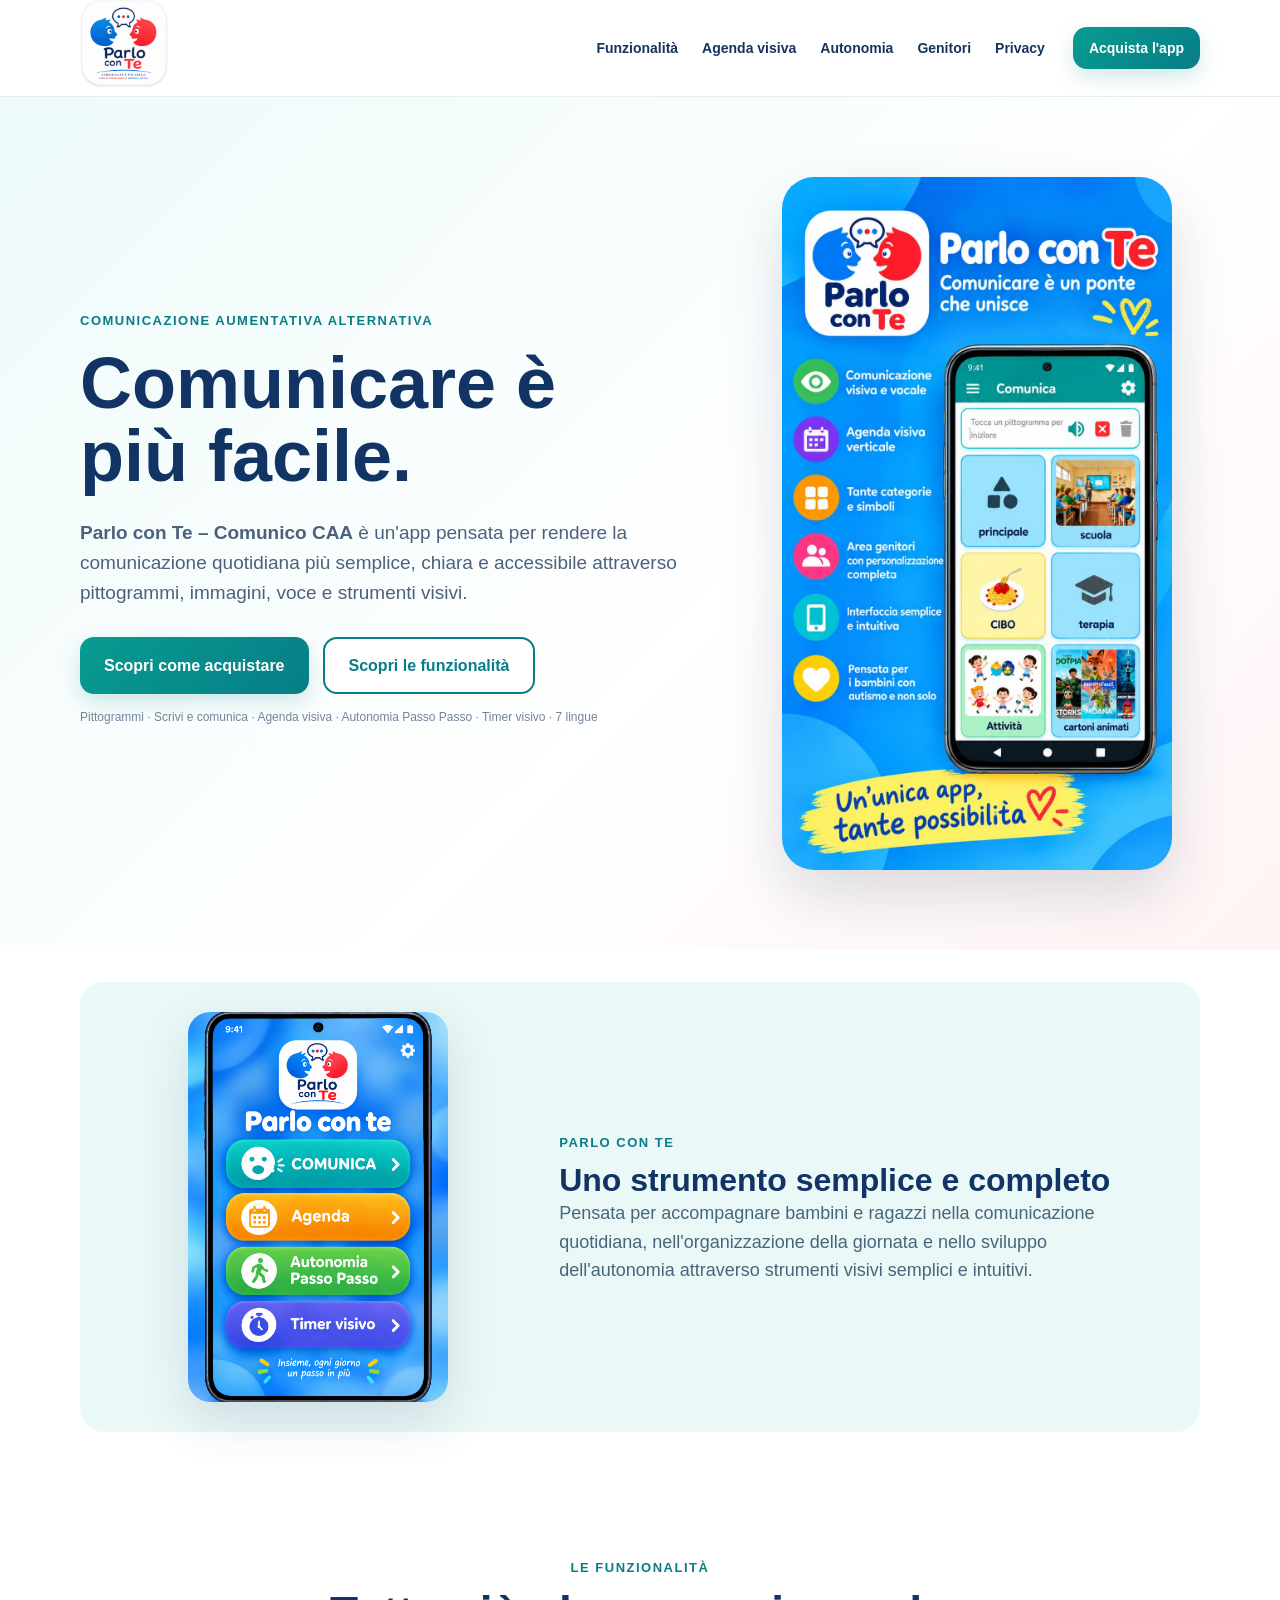
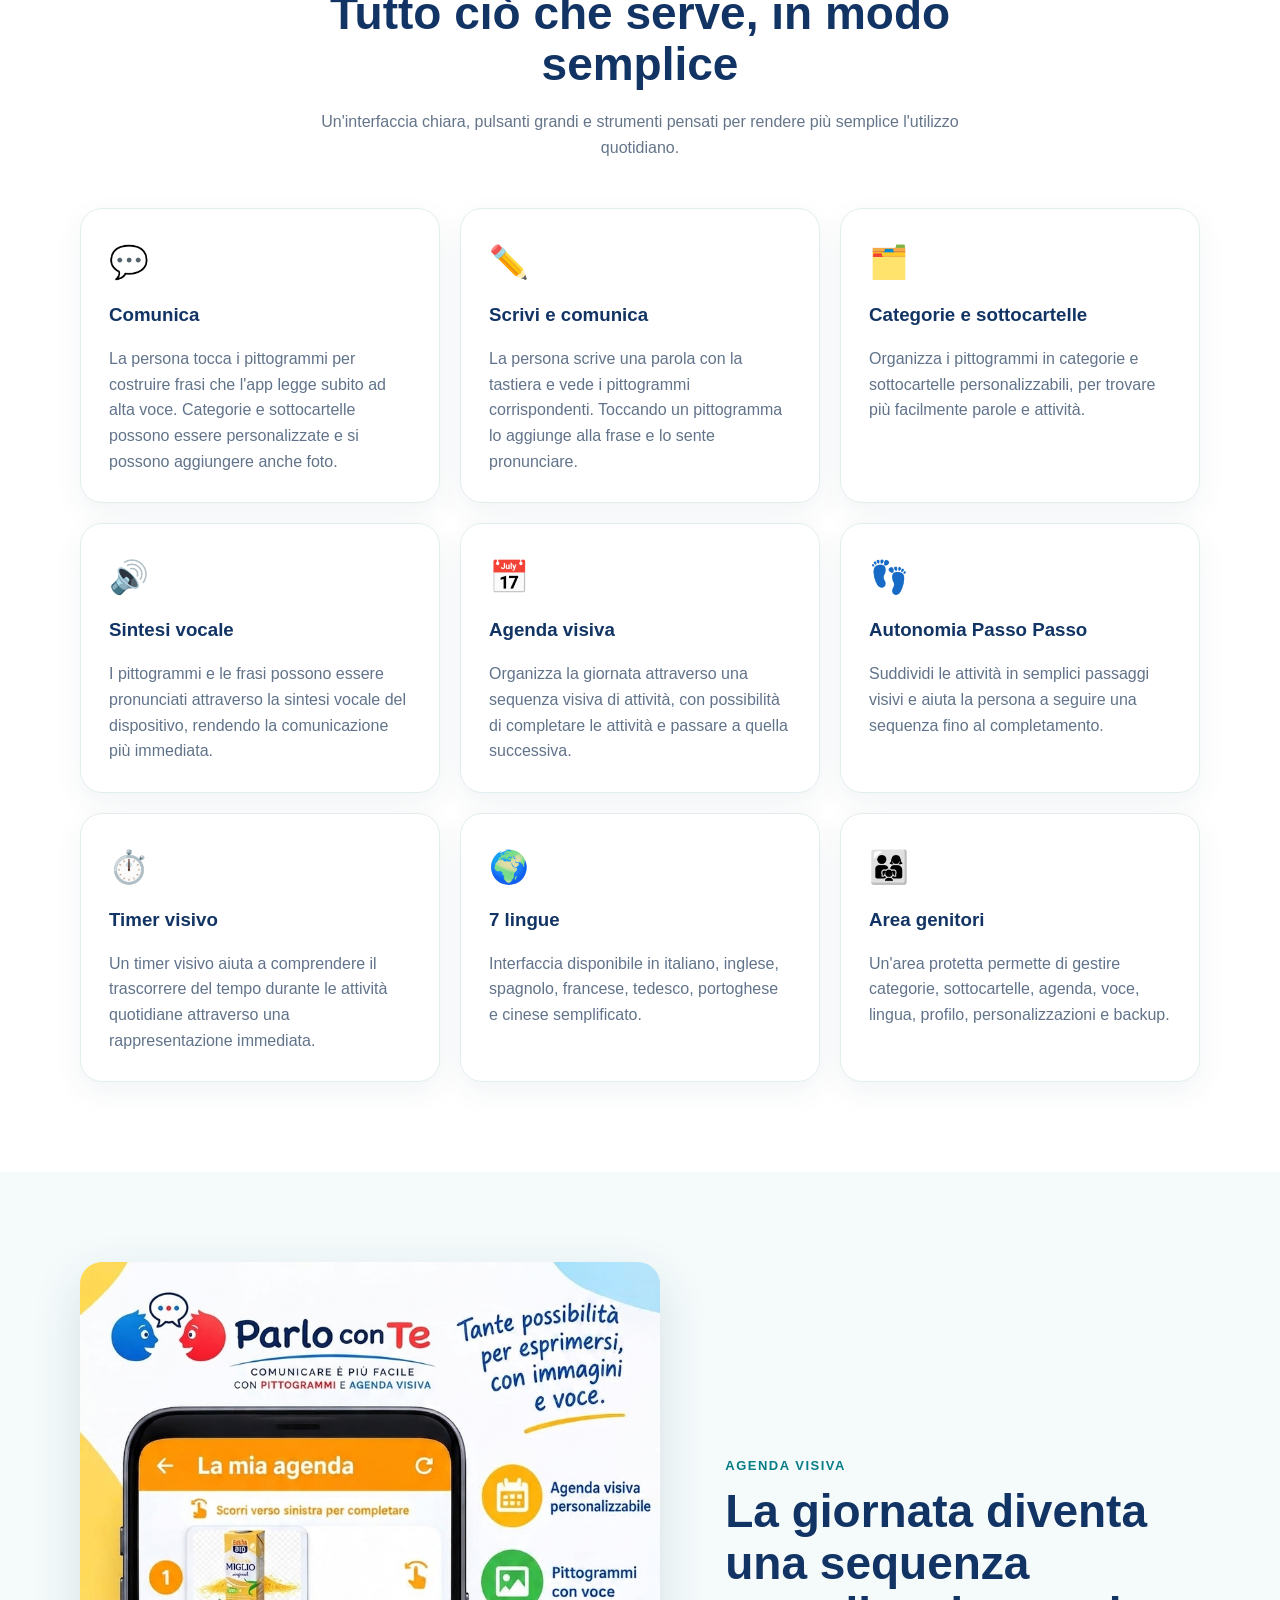
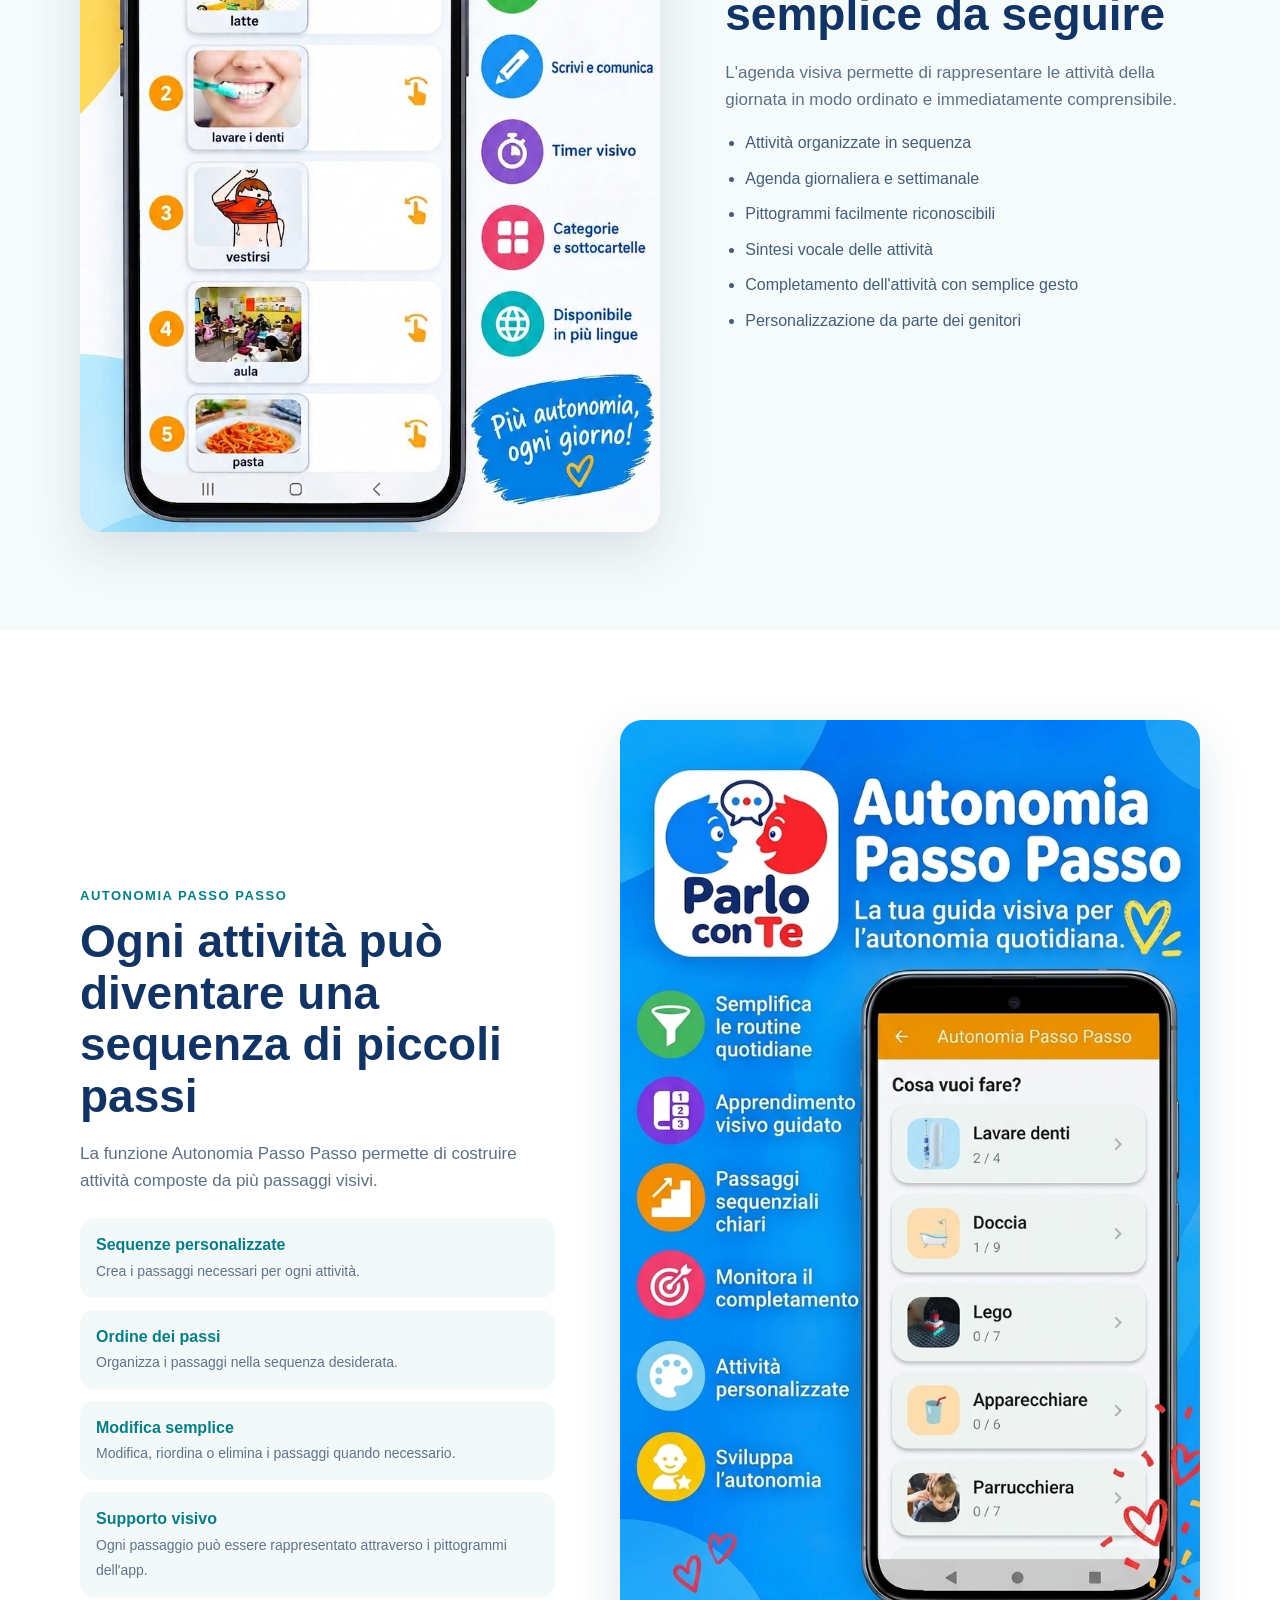
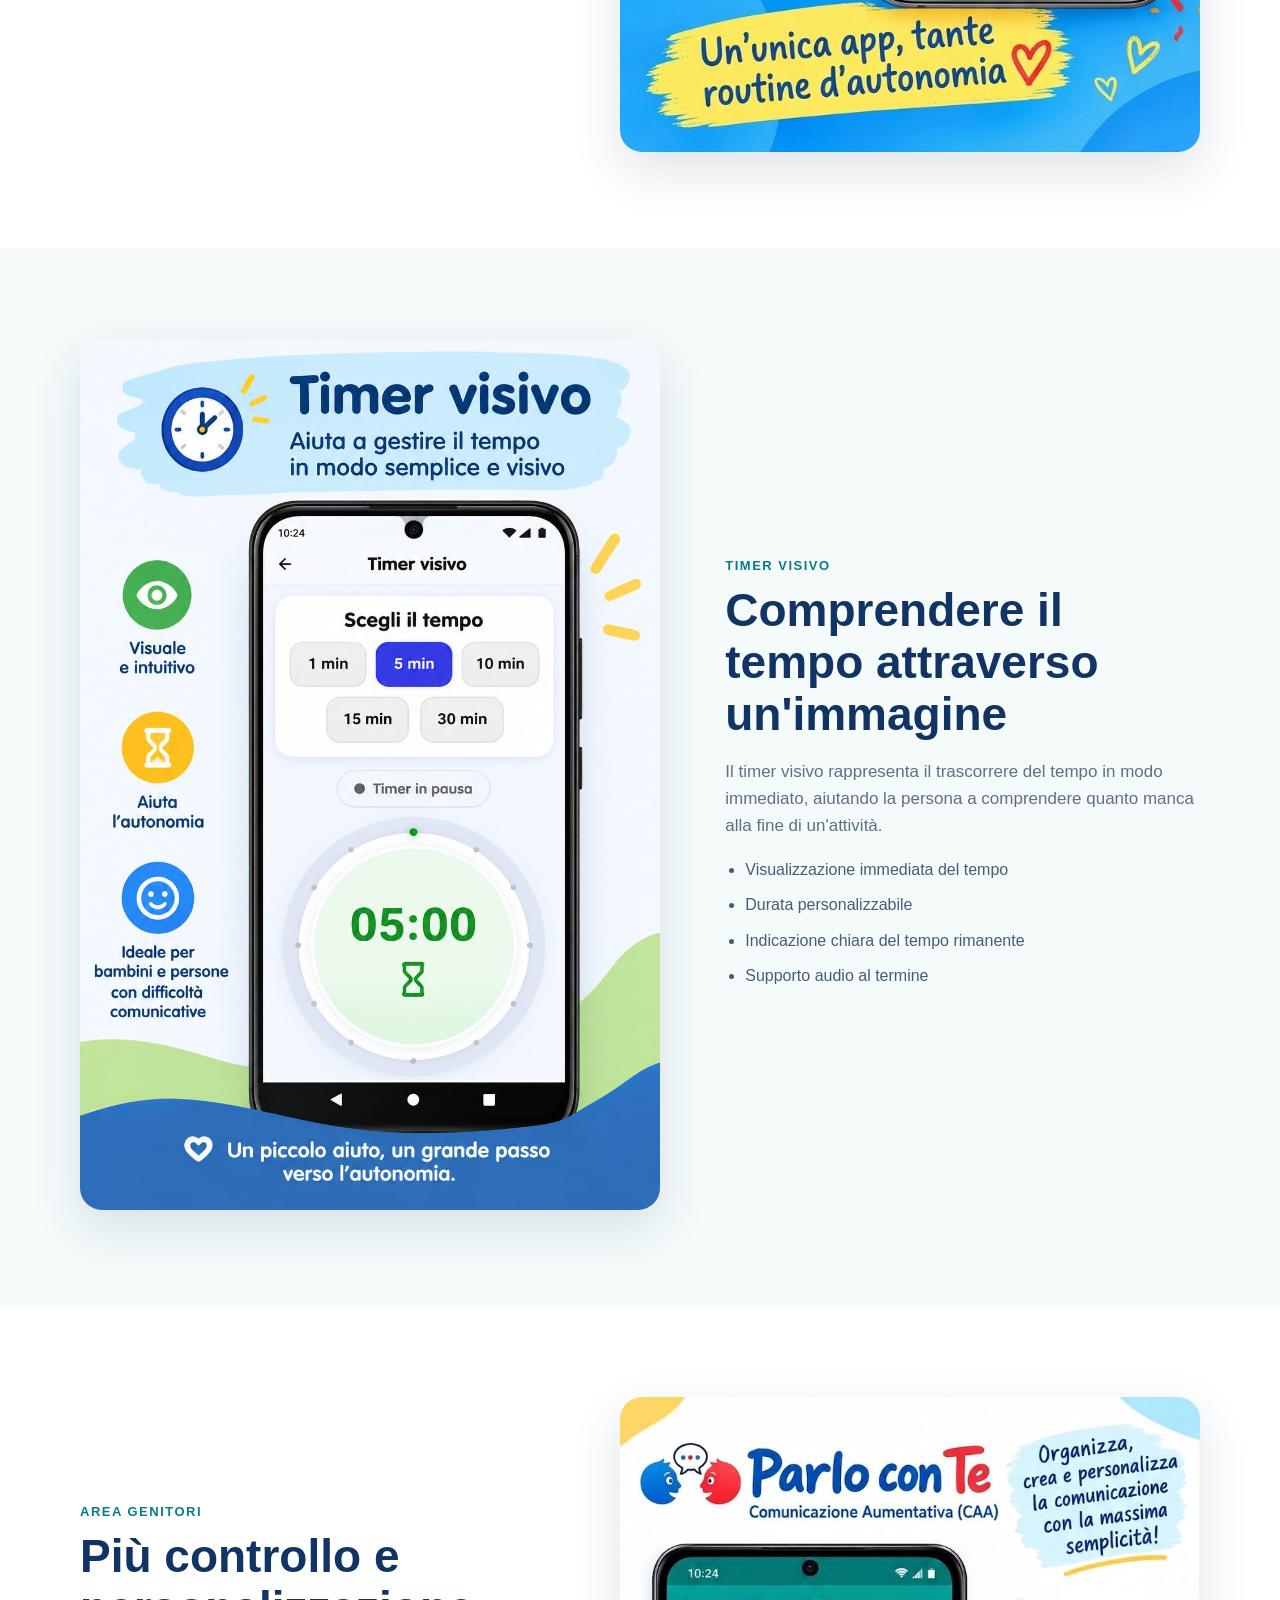
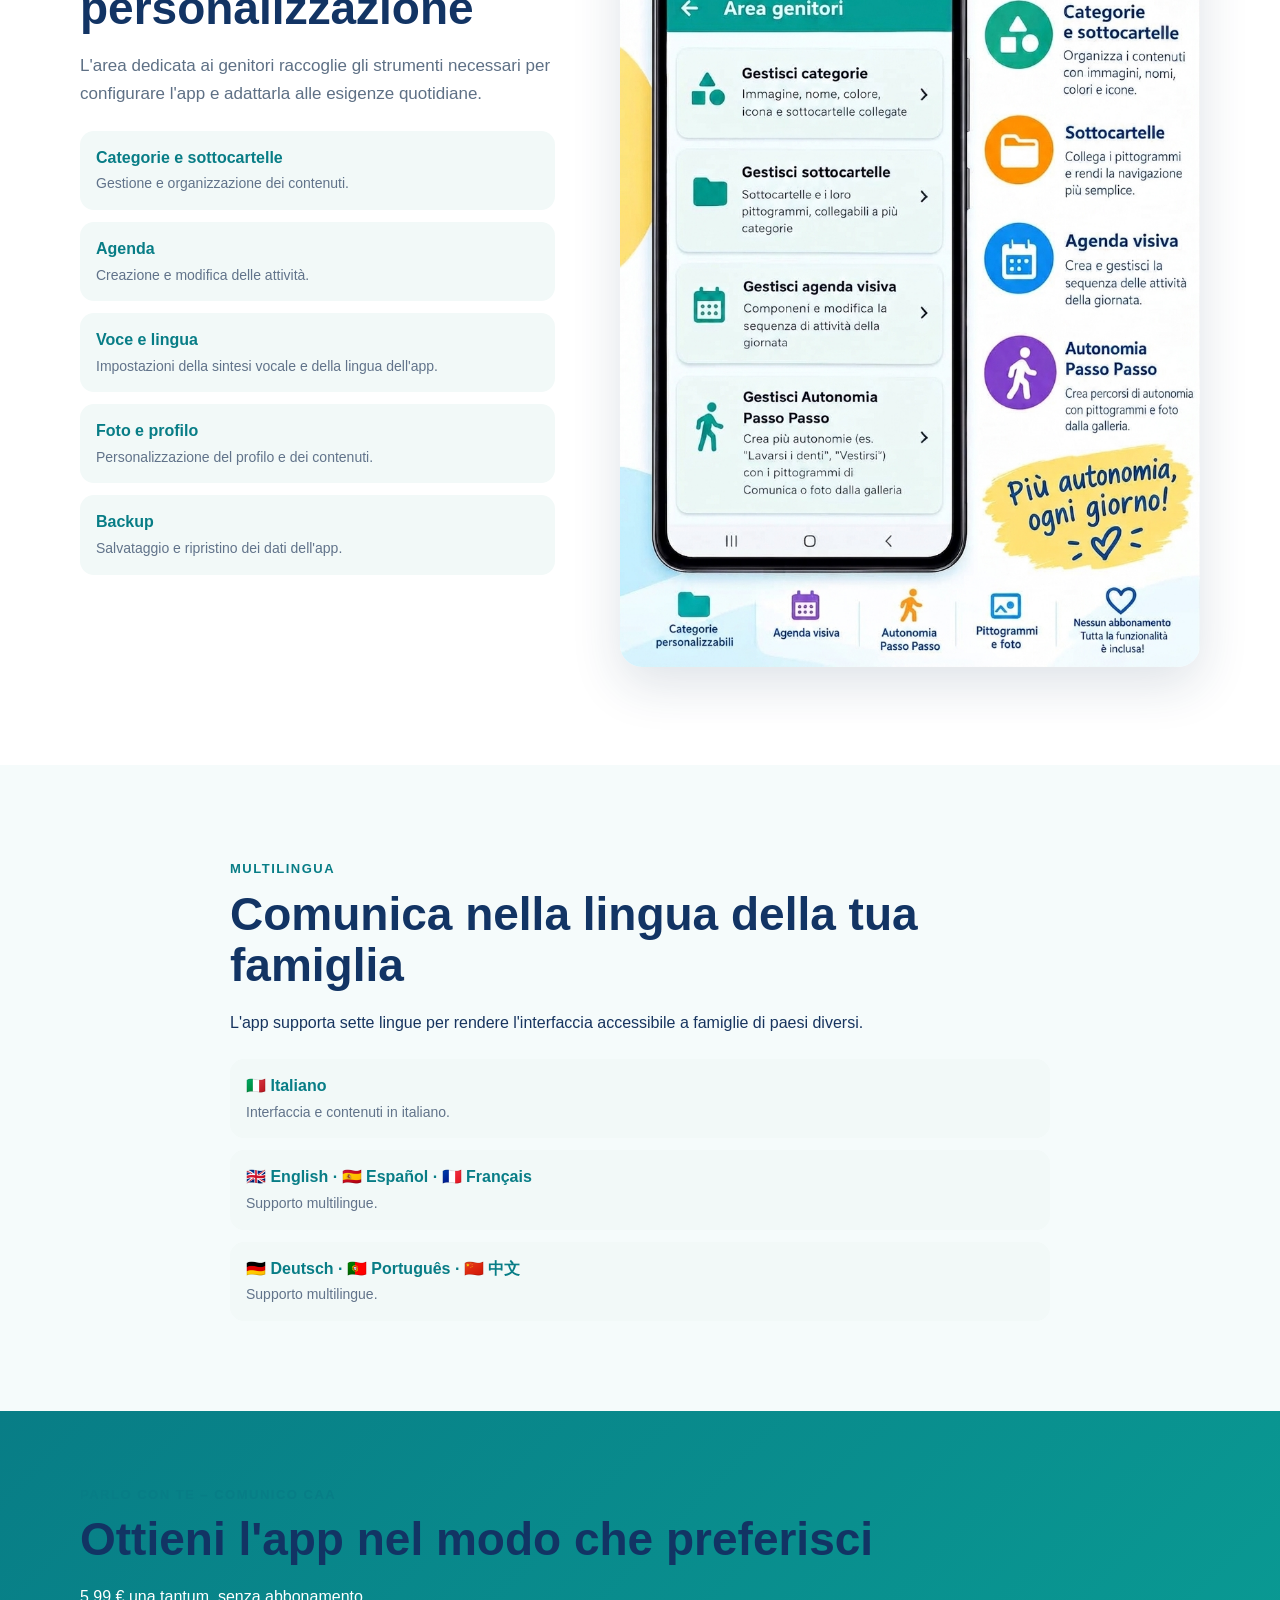
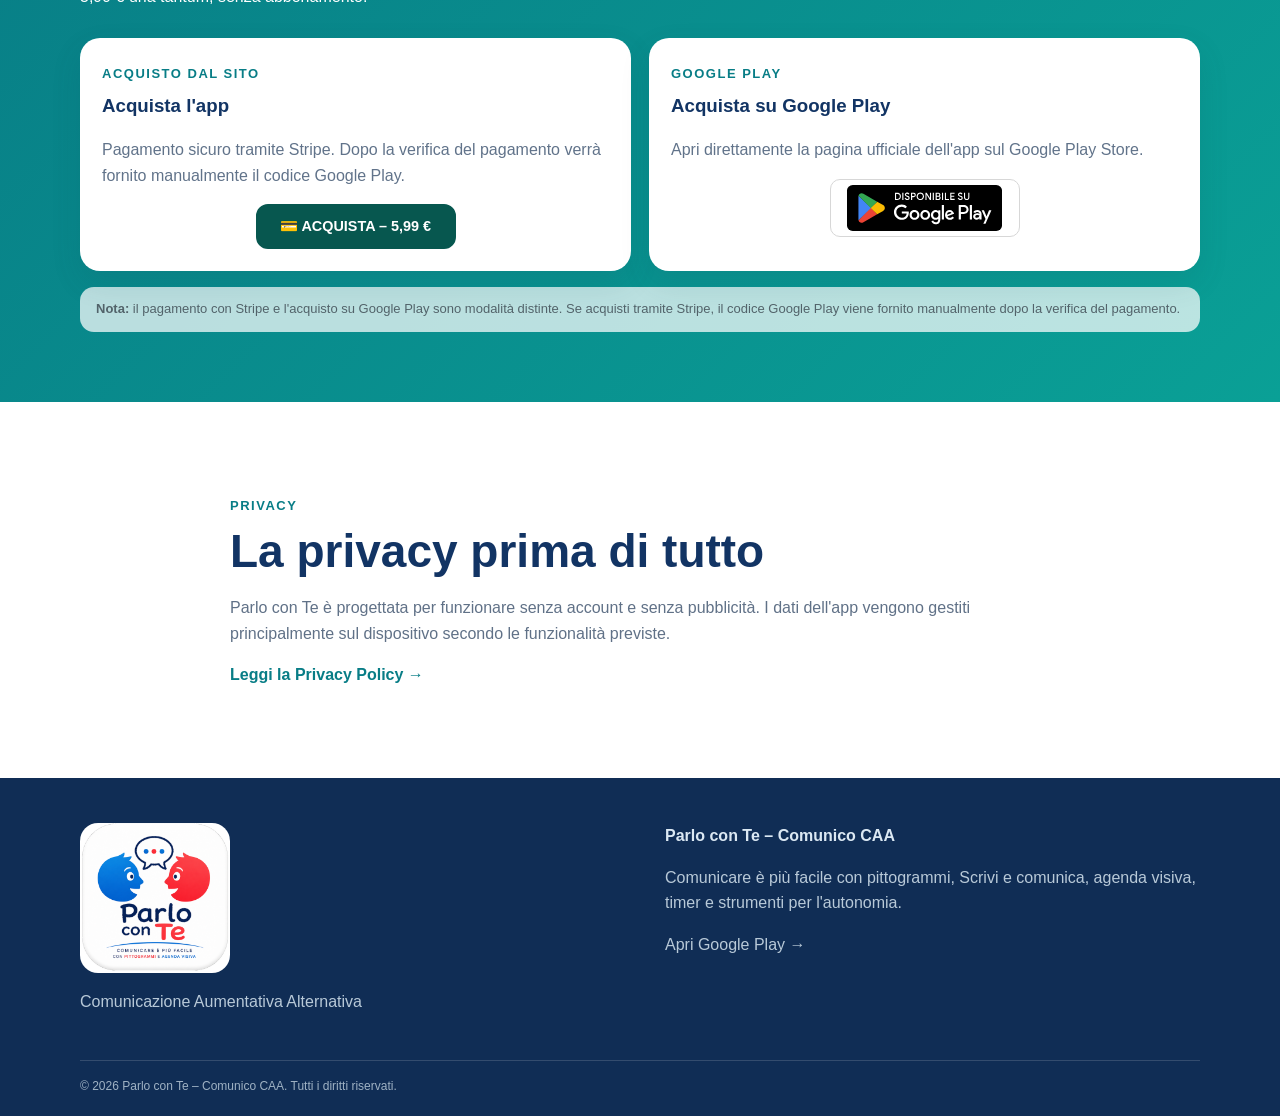
==== commit 0ce72cd5: "Collega il sito ai nuovi screenshot caricati" ====
--- a/index.html
+++ b/index.html
@@ -39,13 +39,13 @@
       </div>
       <p class="note">Pittogrammi · Scrivi e comunica · Agenda visiva · Autonomia Passo Passo · Timer visivo · 7 lingue</p>
     </div>
-    <div class="hero-image"><img src="comunica-screen.png" alt="Schermata Comunica dell'app Parlo con Te, con pittogrammi e categorie"></div>
+    <div class="hero-image"><img src="comunica%20-screen.jpeg?v=20261011" alt="Schermata Comunica dell'app Parlo con Te, con pittogrammi e categorie"></div>
   </div>
 </section>
 
 <section class="intro">
   <div class="container intro-box">
-    <div class="intro-image"><img src="home-screen.png" alt="Schermata iniziale dell'app Parlo con Te"></div>
+    <div class="intro-image"><img src="home-screen.jpg?v=20261011" alt="Schermata iniziale dell'app Parlo con Te"></div>
     <div><span class="eyebrow">PARLO CON TE</span><h2>Uno strumento semplice e completo</h2><p>Pensata per accompagnare bambini e ragazzi nella comunicazione quotidiana, nell'organizzazione della giornata e nello sviluppo dell'autonomia attraverso strumenti visivi semplici e intuitivi.</p></div>
   </div>
 </section>
@@ -69,7 +69,7 @@
 
 <section class="section soft" id="agenda">
   <div class="container feature-grid">
-    <div class="feature-image"><img src="agenda-screen.png" alt="Agenda visiva di Parlo con Te con le attività della giornata"></div>
+    <div class="feature-image"><img src="agenda%20visiva.jpg?v=20261011" alt="Agenda visiva di Parlo con Te con le attività della giornata"></div>
     <div class="feature-text"><span class="eyebrow">AGENDA VISIVA</span><h2>La giornata diventa una sequenza semplice da seguire</h2><p>L'agenda visiva permette di rappresentare le attività della giornata in modo ordinato e immediatamente comprensibile.</p><ul><li>Attività organizzate in sequenza</li><li>Agenda giornaliera e settimanale</li><li>Pittogrammi facilmente riconoscibili</li><li>Sintesi vocale delle attività</li><li>Completamento dell'attività con semplice gesto</li><li>Personalizzazione da parte dei genitori</li></ul></div>
   </div>
 </section>
@@ -77,13 +77,13 @@
 <section class="section" id="autonomia">
   <div class="container feature-grid reverse">
     <div class="feature-text"><span class="eyebrow">AUTONOMIA PASSO PASSO</span><h2>Ogni attività può diventare una sequenza di piccoli passi</h2><p>La funzione Autonomia Passo Passo permette di costruire attività composte da più passaggi visivi.</p><div class="mini-list"><div><strong>Sequenze personalizzate</strong><span>Crea i passaggi necessari per ogni attività.</span></div><div><strong>Ordine dei passi</strong><span>Organizza i passaggi nella sequenza desiderata.</span></div><div><strong>Modifica semplice</strong><span>Modifica, riordina o elimina i passaggi quando necessario.</span></div><div><strong>Supporto visivo</strong><span>Ogni passaggio può essere rappresentato attraverso i pittogrammi dell'app.</span></div></div></div>
-    <div class="feature-image"><img src="autonomia-screen.png" alt="Autonomia Passo Passo di Parlo con Te"></div>
+    <div class="feature-image"><img src="autonomia%20passo%20passo.jpg?v=20261011" alt="Autonomia Passo Passo di Parlo con Te"></div>
   </div>
 </section>
 
 <section class="section soft">
   <div class="container feature-grid">
-    <div class="feature-image"><img src="timer-screen.png" alt="Timer visivo di Parlo con Te"></div>
+    <div class="feature-image"><img src="timer%20visivo.jpeg?v=20261011" alt="Timer visivo di Parlo con Te"></div>
     <div class="feature-text"><span class="eyebrow">TIMER VISIVO</span><h2>Comprendere il tempo attraverso un'immagine</h2><p>Il timer visivo rappresenta il trascorrere del tempo in modo immediato, aiutando la persona a comprendere quanto manca alla fine di un'attività.</p><ul><li>Visualizzazione immediata del tempo</li><li>Durata personalizzabile</li><li>Indicazione chiara del tempo rimanente</li><li>Supporto audio al termine</li></ul></div>
   </div>
 </section>
@@ -91,7 +91,7 @@
 <section class="section" id="genitori">
   <div class="container feature-grid reverse">
     <div class="feature-text"><span class="eyebrow">AREA GENITORI</span><h2>Più controllo e personalizzazione</h2><p>L'area dedicata ai genitori raccoglie gli strumenti necessari per configurare l'app e adattarla alle esigenze quotidiane.</p><div class="mini-list"><div><strong>Categorie e sottocartelle</strong><span>Gestione e organizzazione dei contenuti.</span></div><div><strong>Agenda</strong><span>Creazione e modifica delle attività.</span></div><div><strong>Voce e lingua</strong><span>Impostazioni della sintesi vocale e della lingua dell'app.</span></div><div><strong>Foto e profilo</strong><span>Personalizzazione del profilo e dei contenuti.</span></div><div><strong>Backup</strong><span>Salvataggio e ripristino dei dati dell'app.</span></div></div></div>
-    <div class="feature-image"><img src="genitori-screen.png" alt="Area genitori di Parlo con Te"></div>
+    <div class="feature-image"><img src="area%20genitori.jpg?v=20261011" alt="Area genitori di Parlo con Te"></div>
   </div>
 </section>
 
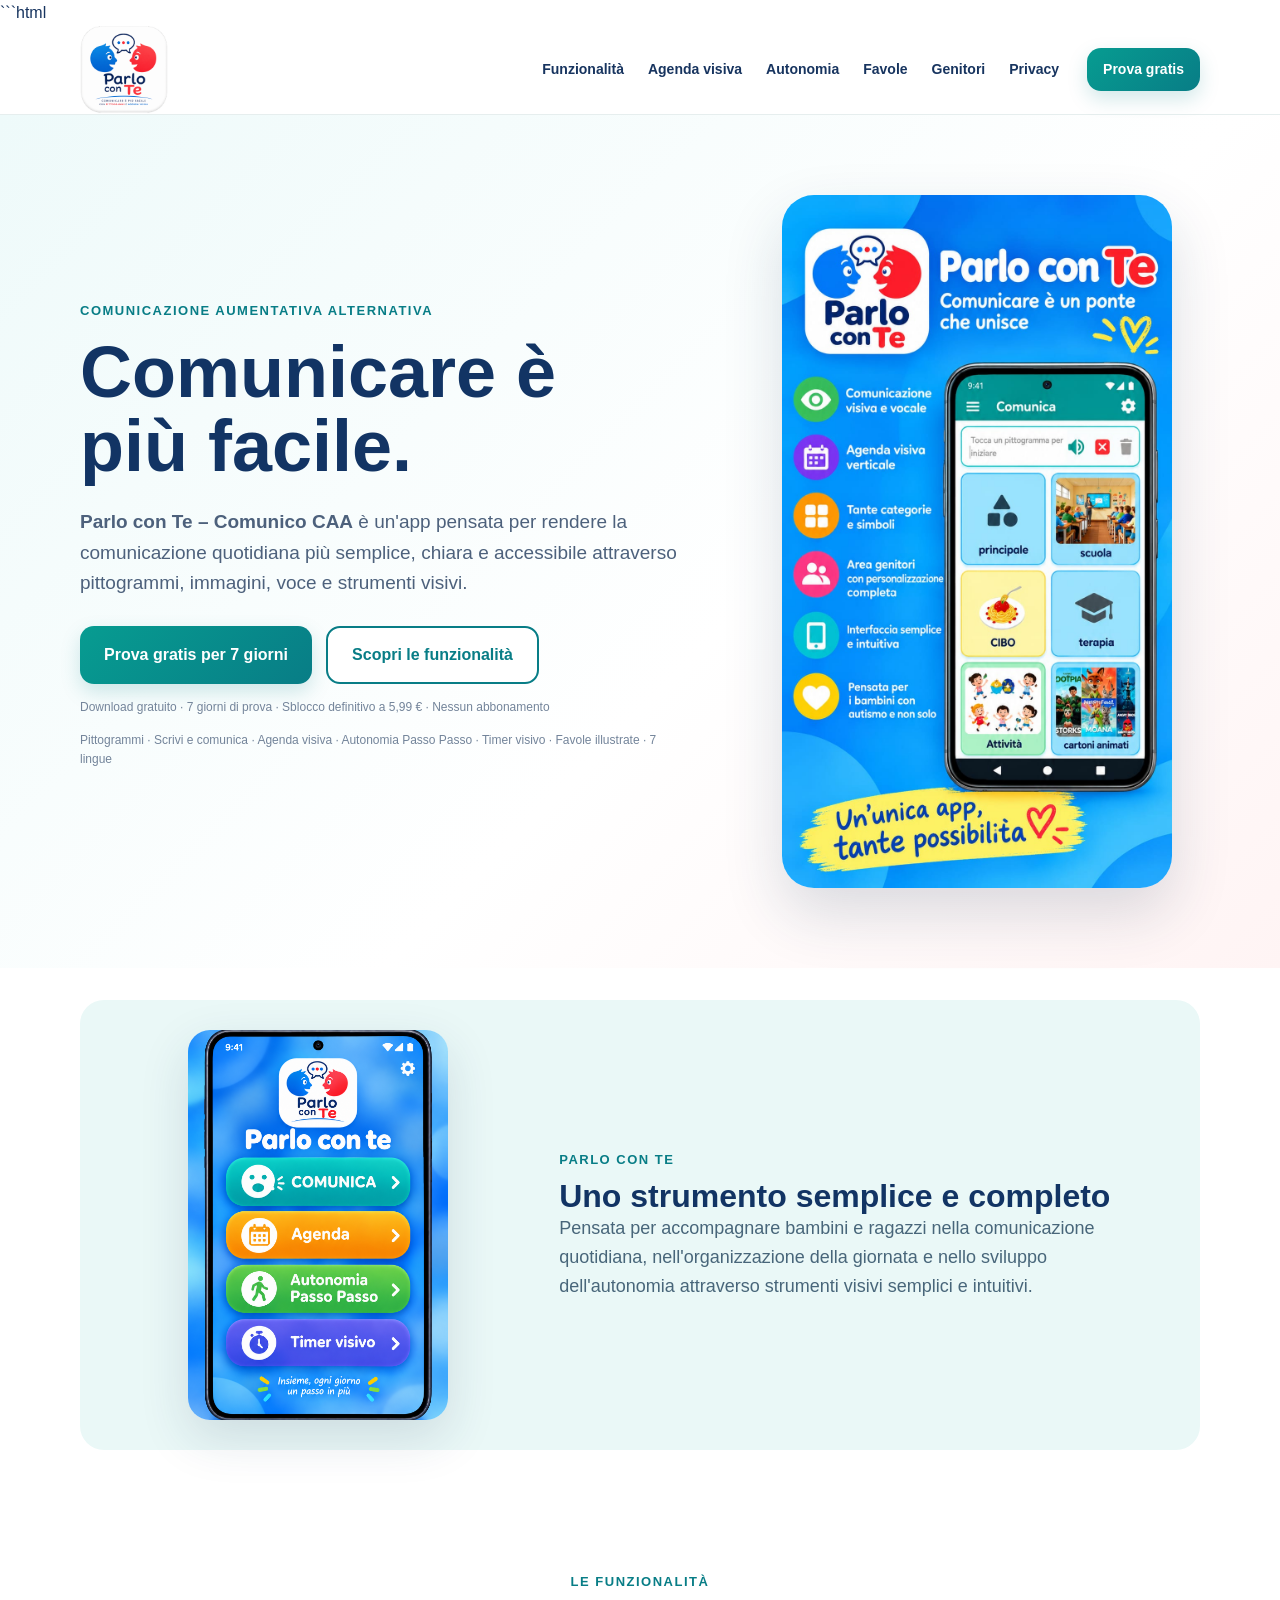
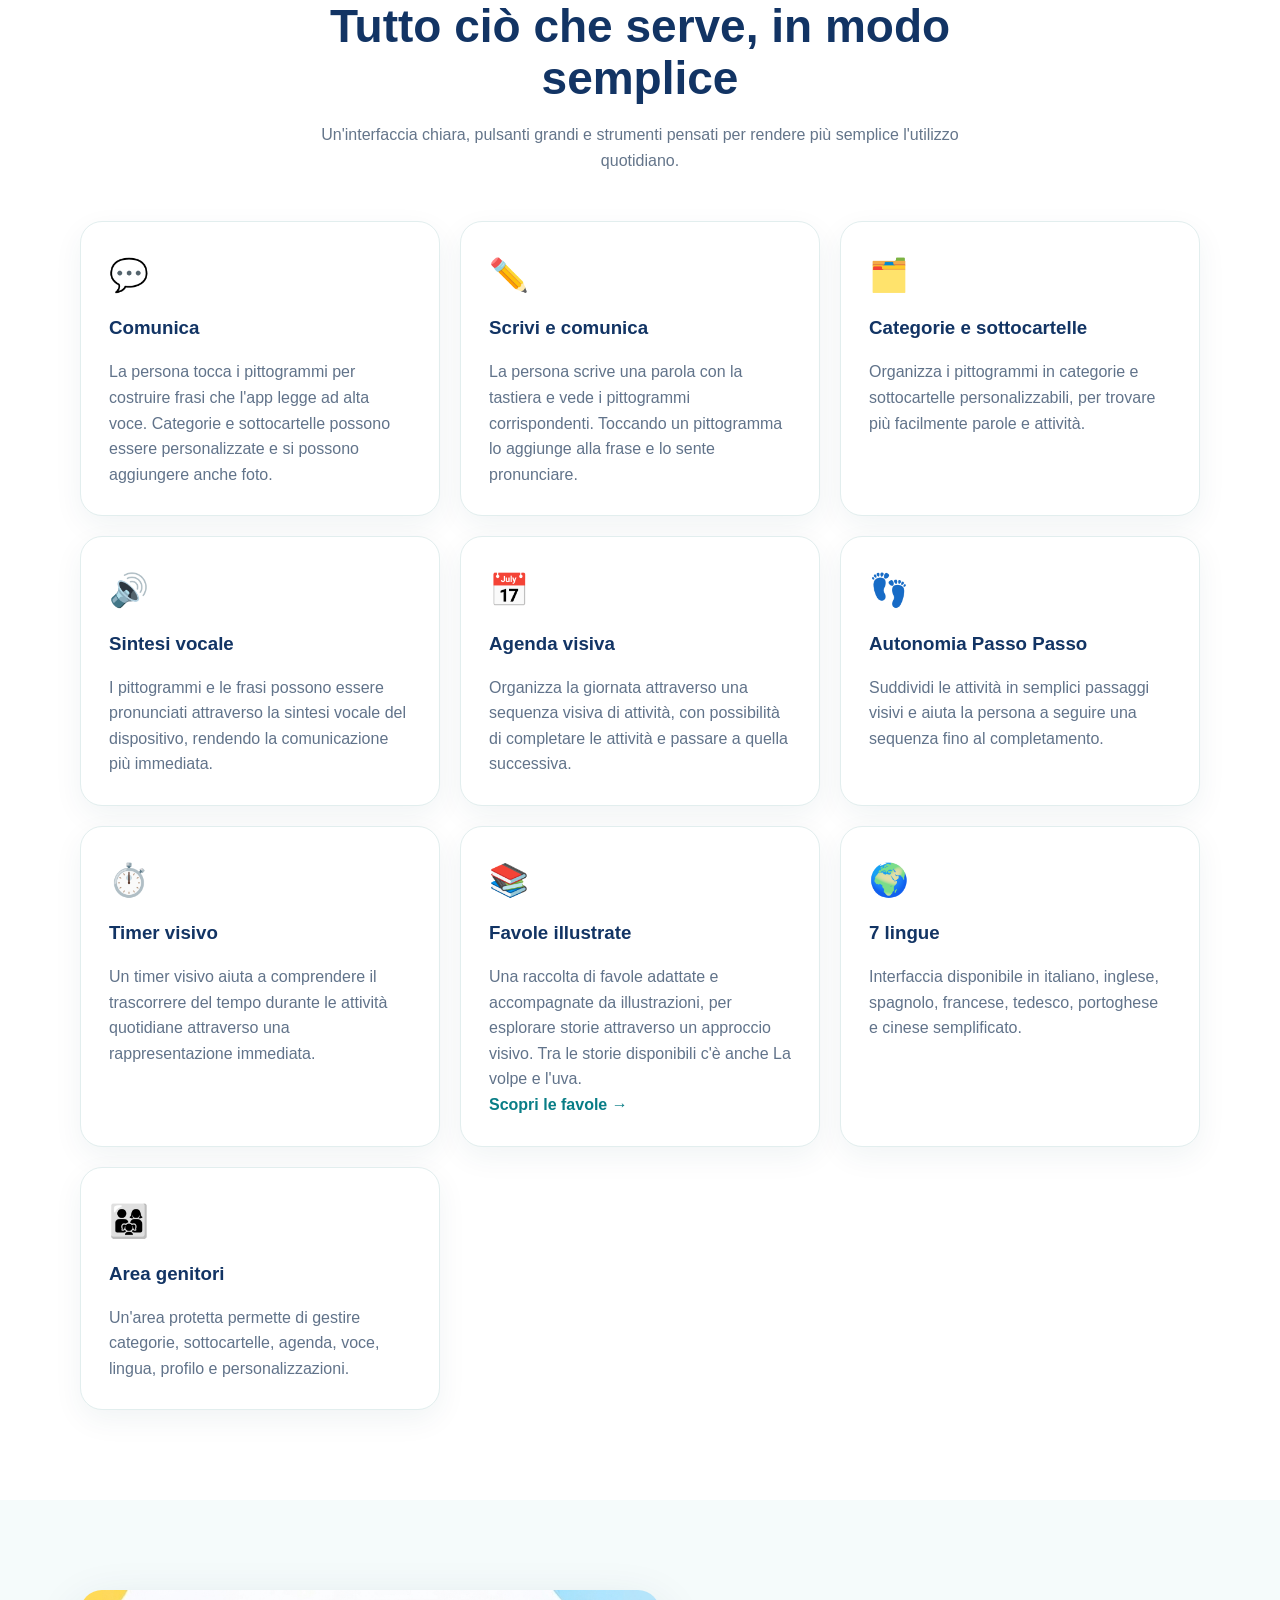
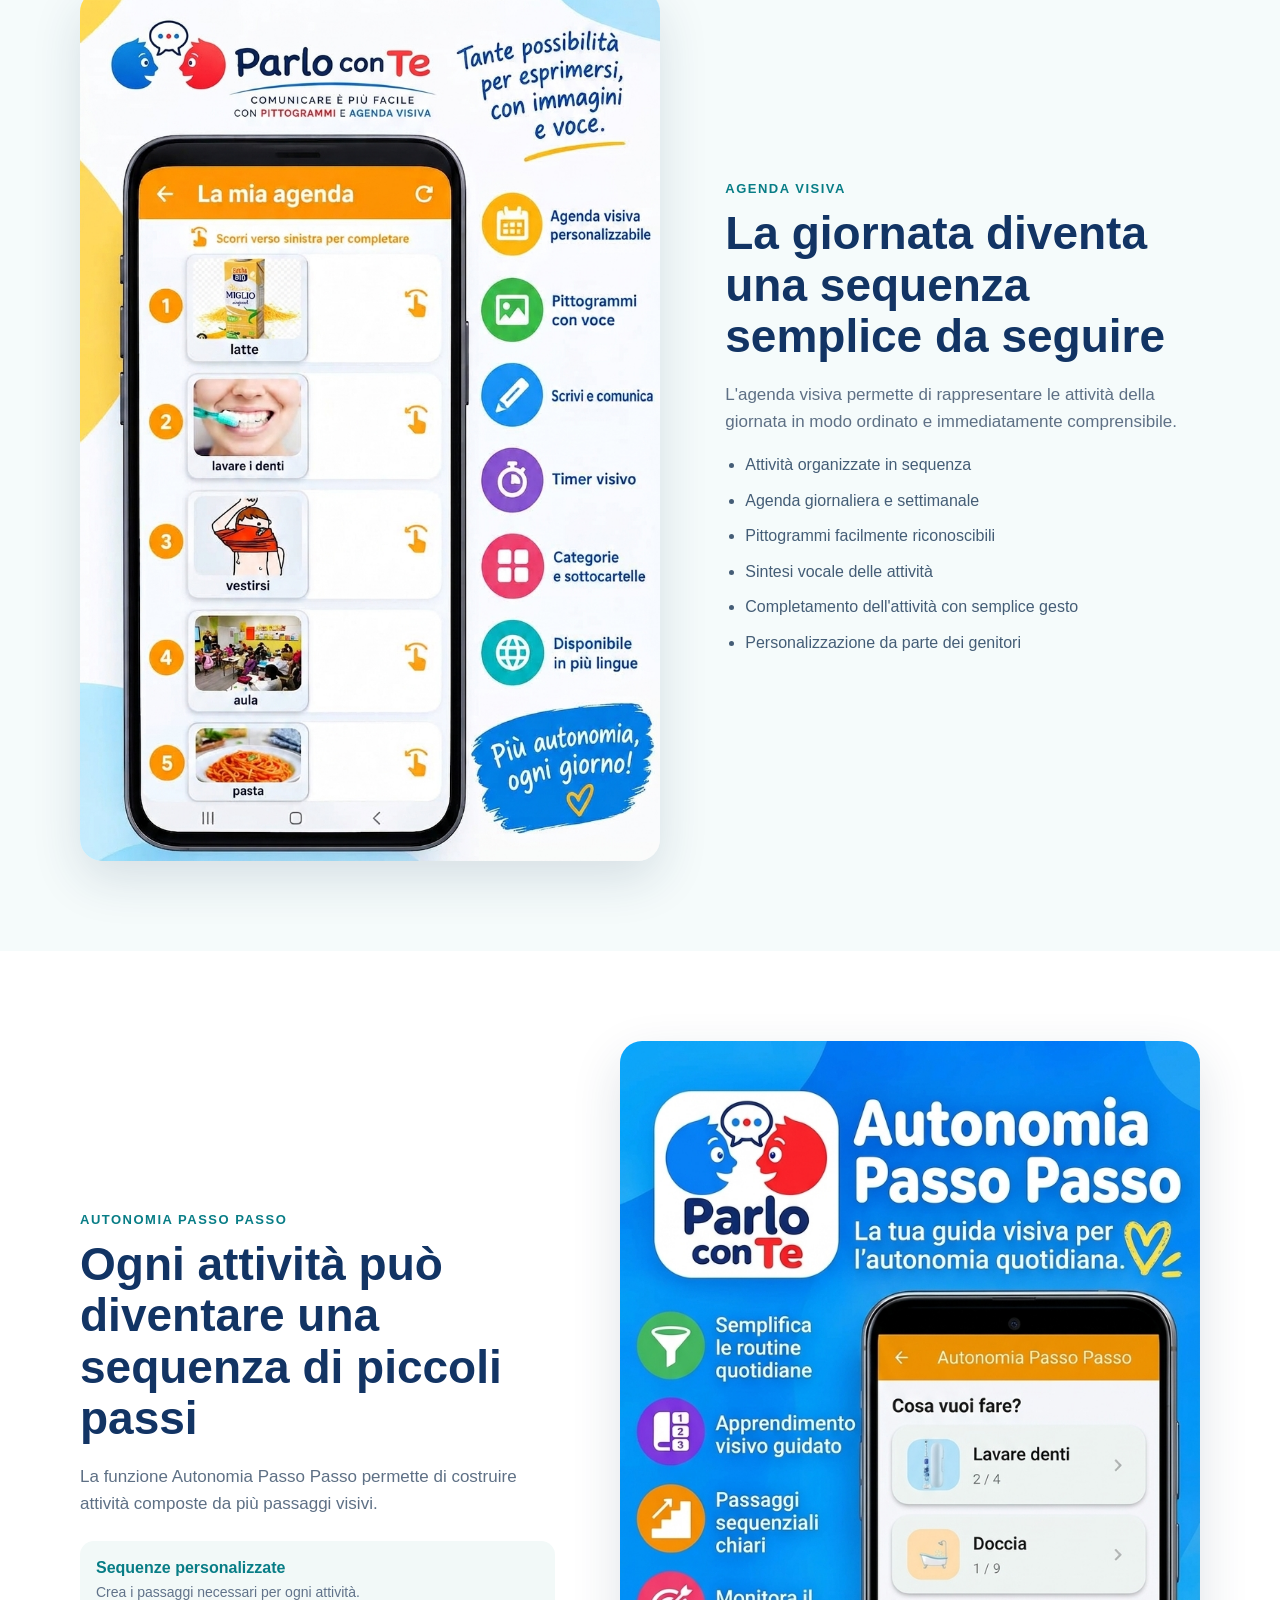
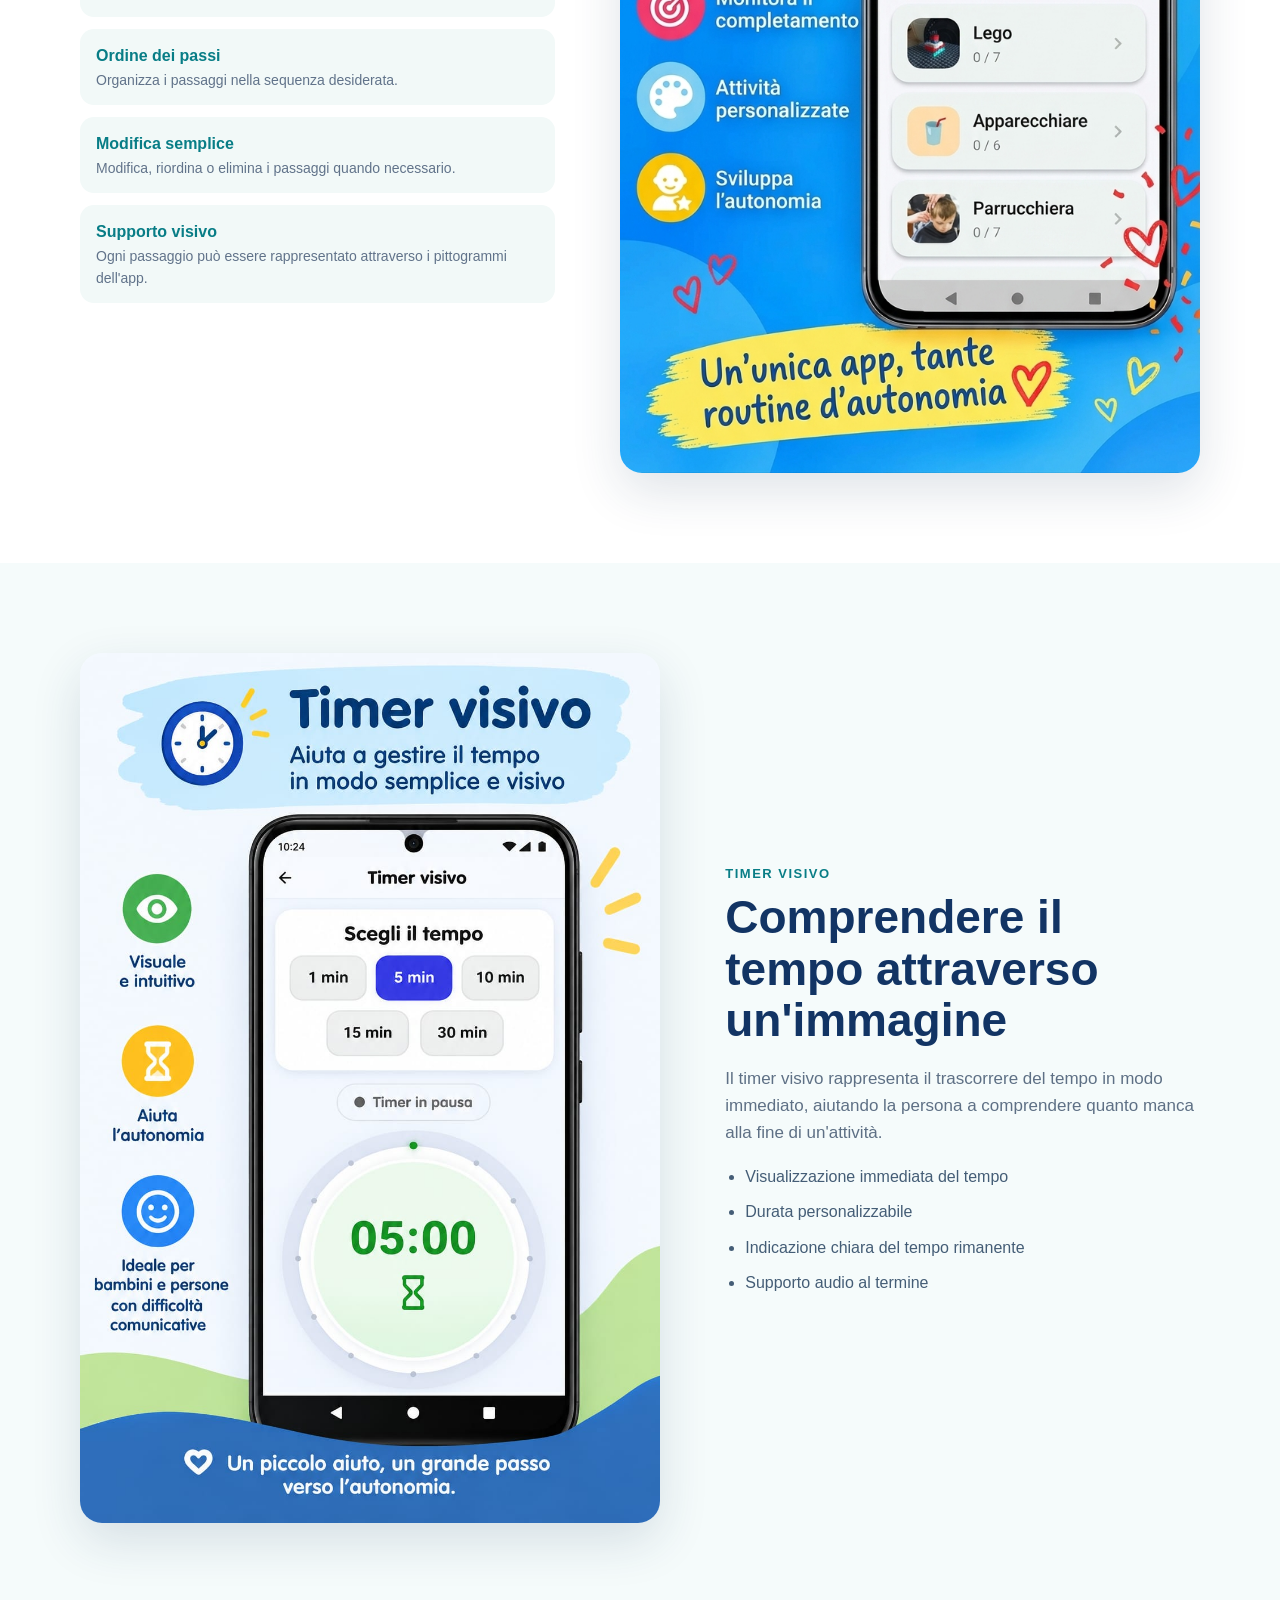
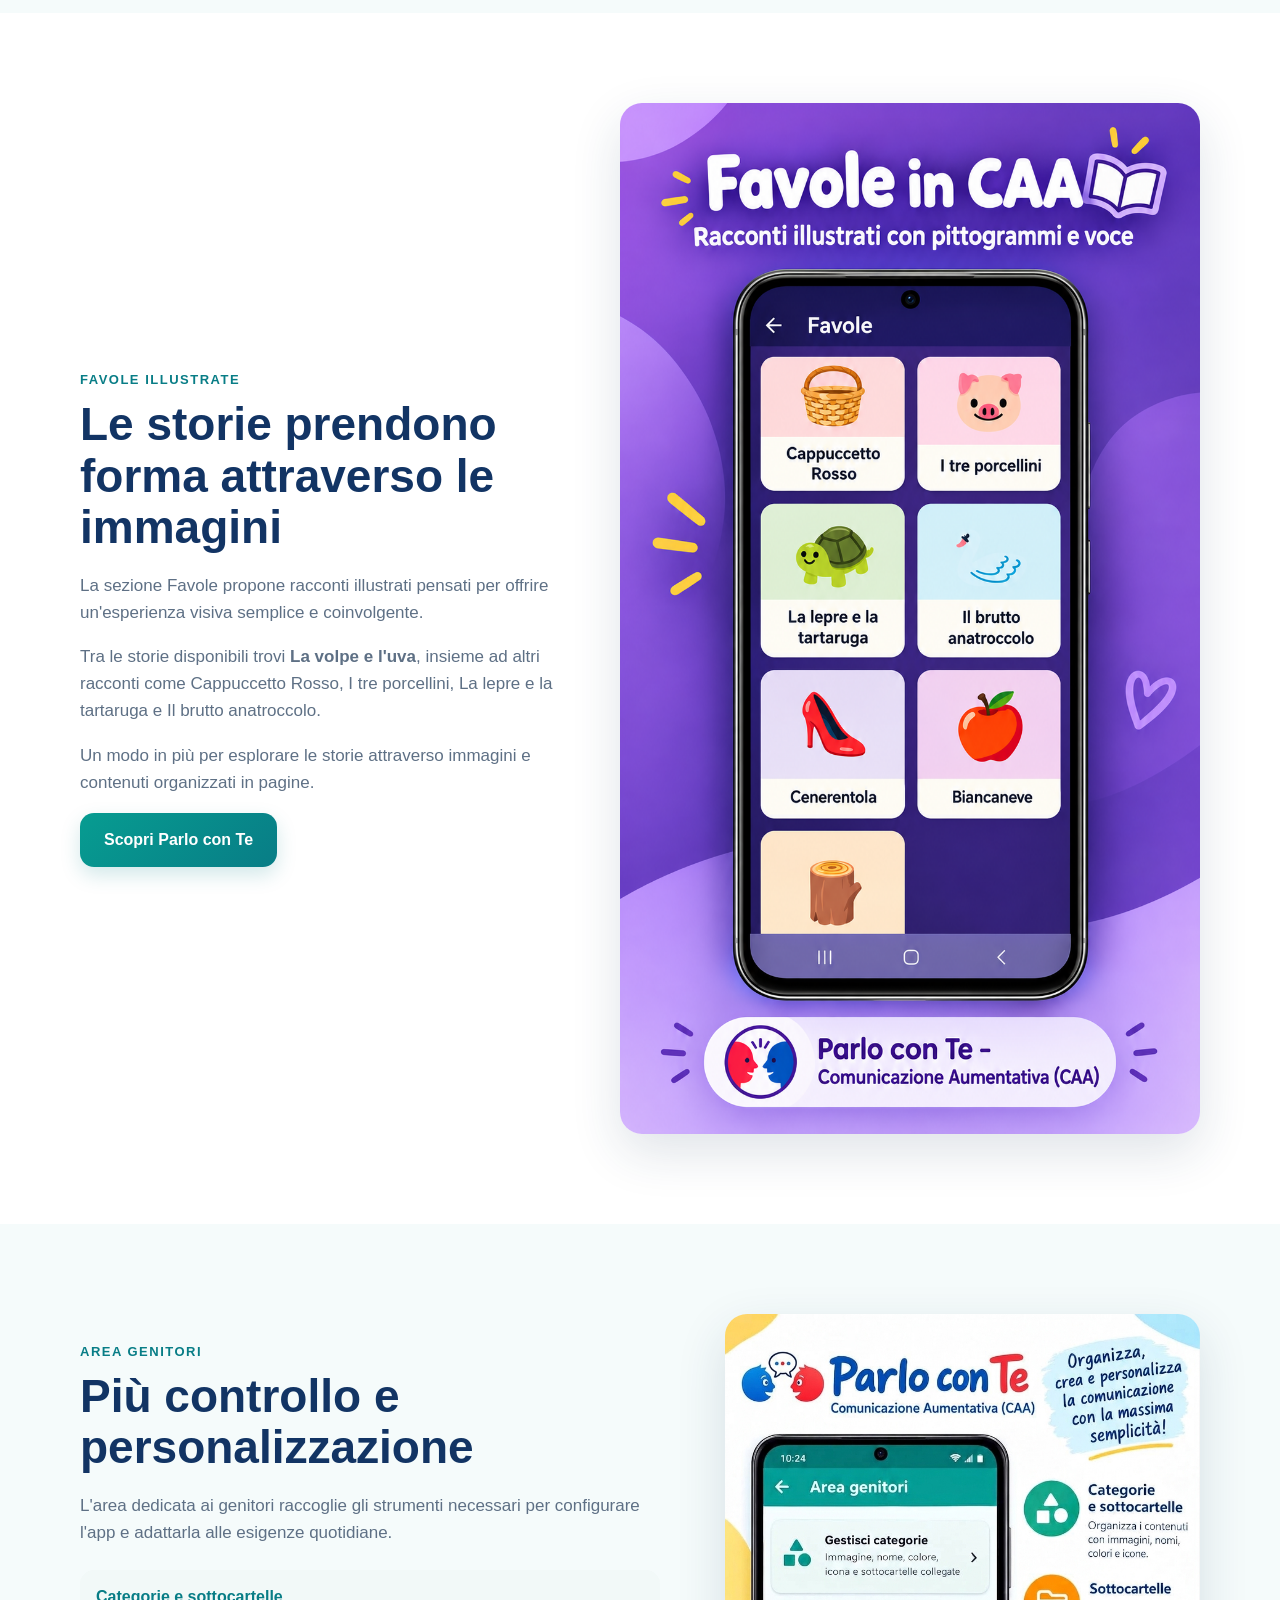
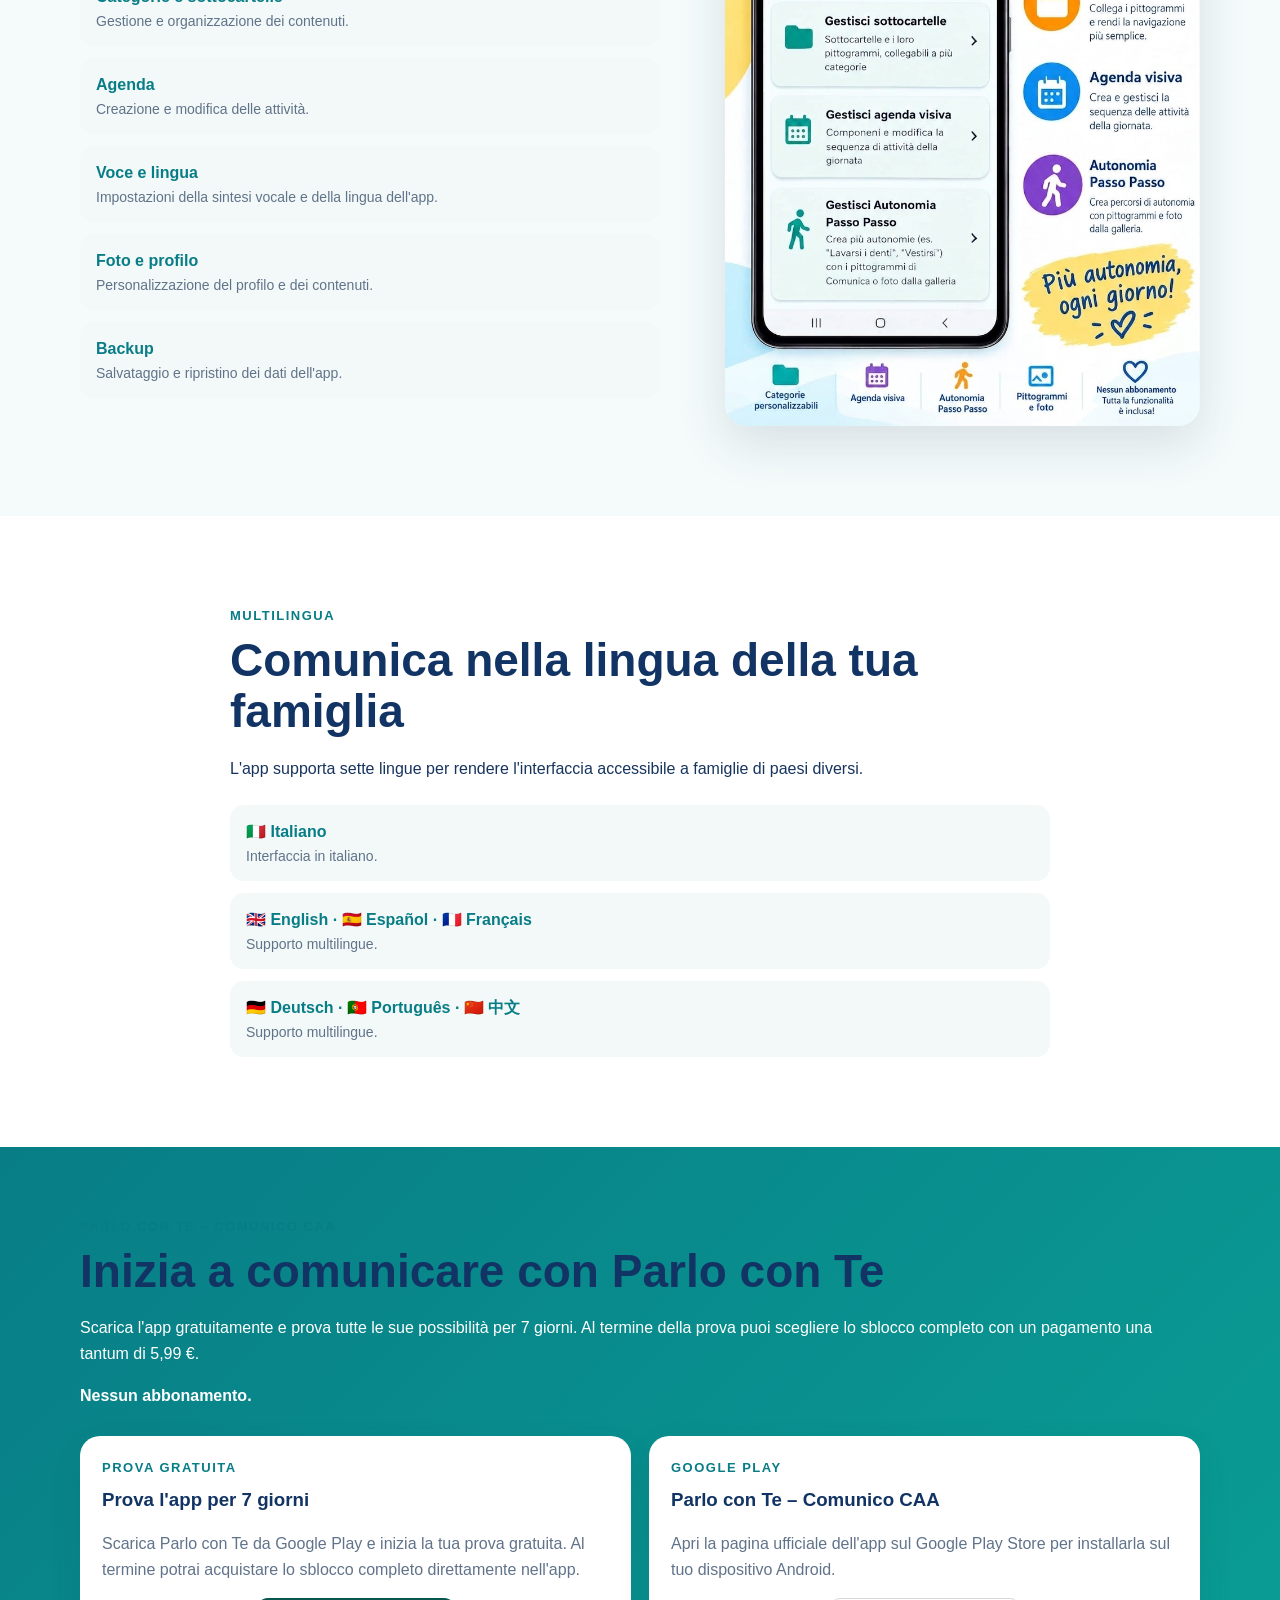
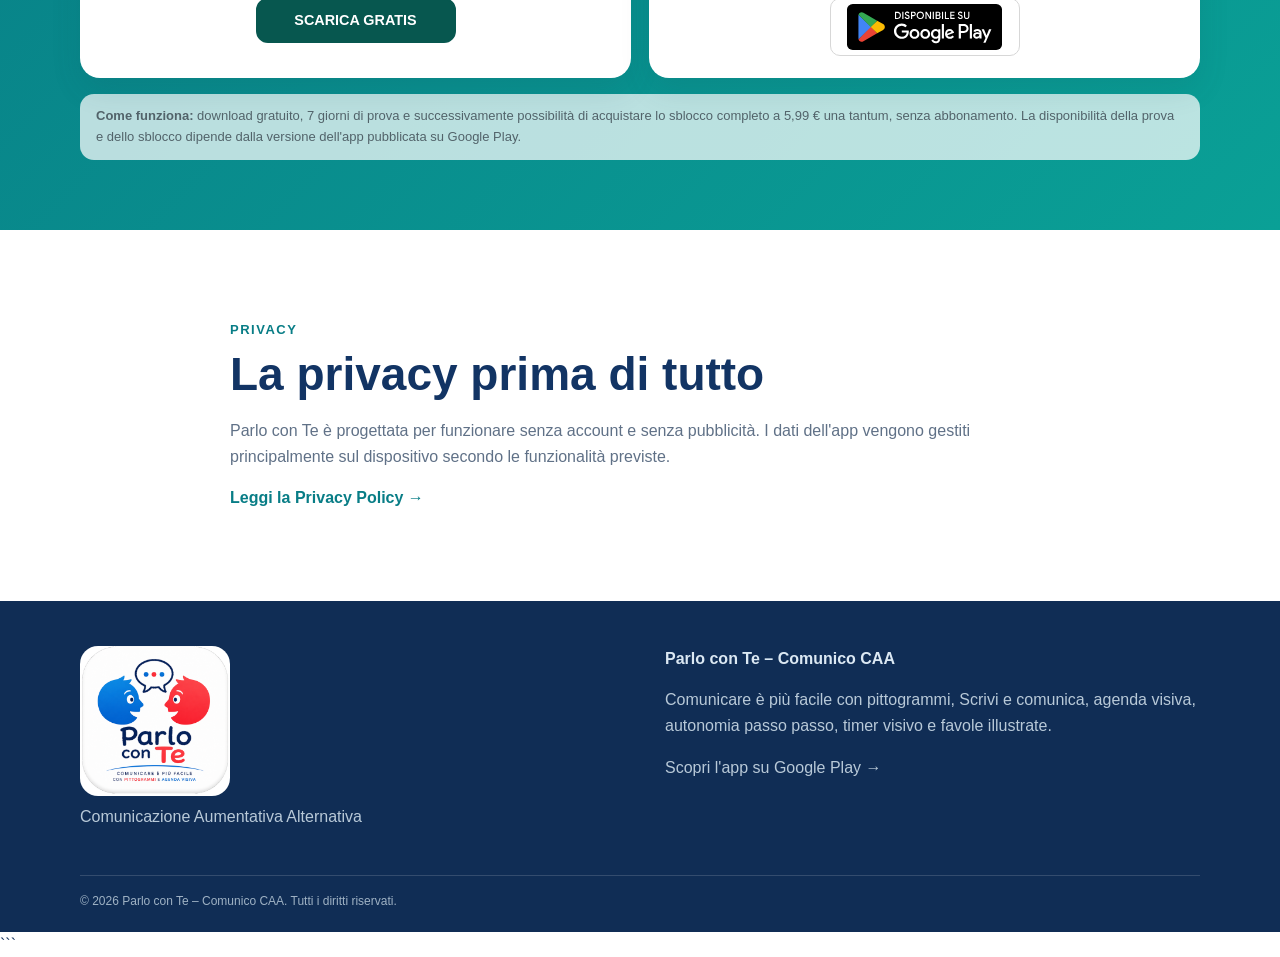
==== commit 26ba31cb: "Update index.html" ====
--- a/index.html
+++ b/index.html
@@ -1,118 +1,566 @@
+```html
 <!DOCTYPE html>
 <html lang="it">
 <head>
 <meta charset="UTF-8">
 <meta name="viewport" content="width=device-width, initial-scale=1.0">
-<title>Parlo con Te — Comunicazione Aumentativa per persone</title>
-<meta name="description" content="Parlo con Te è un'app di Comunicazione Aumentativa Alternativa (CAA) per persone autistiche o con difficoltà di linguaggio: pittogrammi, agenda visiva, autonomia passo passo, timer visivo e Scrivi e comunica.">
+
+<title>Parlo con Te – Comunico CAA | Comunicazione Aumentativa Alternativa</title>
+
+<meta name="description" content="Scopri Parlo con Te – Comunico CAA: pittogrammi, comunicazione vocale, agenda visiva, autonomia passo passo, timer visivo e favole illustrate. Prova gratis per 7 giorni, poi sblocco definitivo a 5,99 €.">
+
+<meta name="theme-color" content="#ffffff">
 <link rel="icon" href="data:,">
+
 <link rel="preconnect" href="https://fonts.googleapis.com">
 <link rel="preconnect" href="https://fonts.gstatic.com" crossorigin>
 <link href="https://fonts.googleapis.com/css2?family=Baloo+2:wght@500;600;700;800&family=Nunito+Sans:opsz,wght@6..12,400;6..12,700;6..12,800&display=swap" rel="stylesheet">
+
 <link rel="stylesheet" href="style.css">
 </head>
+
 <body>
+
 <header class="header">
   <div class="container nav">
-    <a class="brand" href="#home" aria-label="Parlo con Te"><img src="logo.png" alt="Logo Parlo con Te"></a>
+    <a class="brand" href="#home" aria-label="Parlo con Te">
+      <img src="logo.png" alt="Logo Parlo con Te">
+    </a>
+
     <nav aria-label="Navigazione principale">
       <a href="#funzioni">Funzionalità</a>
       <a href="#agenda">Agenda visiva</a>
       <a href="#autonomia">Autonomia</a>
+      <a href="#favole">Favole</a>
       <a href="#genitori">Genitori</a>
       <a href="#privacy">Privacy</a>
     </nav>
-    <a class="btn btn-small" href="#download">Acquista l'app</a>
+
+    <a class="btn btn-small" href="#download">Prova gratis</a>
   </div>
 </header>
 
 <main>
+
+<!-- HERO -->
 <section class="hero" id="home">
   <div class="container hero-grid">
+
     <div class="hero-text">
       <span class="eyebrow">COMUNICAZIONE AUMENTATIVA ALTERNATIVA</span>
+
       <h1>Comunicare è più facile.</h1>
-      <p class="lead"><strong>Parlo con Te – Comunico CAA</strong> è un'app pensata per rendere la comunicazione quotidiana più semplice, chiara e accessibile attraverso pittogrammi, immagini, voce e strumenti visivi.</p>
+
+      <p class="lead">
+        <strong>Parlo con Te – Comunico CAA</strong> è un'app pensata per rendere
+        la comunicazione quotidiana più semplice, chiara e accessibile attraverso
+        pittogrammi, immagini, voce e strumenti visivi.
+      </p>
+
       <div class="hero-buttons">
-        <a class="btn" href="#download">Scopri come acquistare</a>
+        <a class="btn" href="#download">Prova gratis per 7 giorni</a>
         <a class="btn btn-outline" href="#funzioni">Scopri le funzionalità</a>
       </div>
-      <p class="note">Pittogrammi · Scrivi e comunica · Agenda visiva · Autonomia Passo Passo · Timer visivo · 7 lingue</p>
-    </div>
-    <div class="hero-image"><img src="comunica%20-screen.jpeg?v=20261011" alt="Schermata Comunica dell'app Parlo con Te, con pittogrammi e categorie"></div>
-  </div>
-</section>
-
+
+      <p class="note">
+        Download gratuito · 7 giorni di prova · Sblocco definitivo a 5,99 €
+        · Nessun abbonamento
+      </p>
+
+      <p class="note">
+        Pittogrammi · Scrivi e comunica · Agenda visiva · Autonomia Passo Passo
+        · Timer visivo · Favole illustrate · 7 lingue
+      </p>
+    </div>
+
+    <div class="hero-image">
+      <img src="comunica%20-screen.jpeg?v=20261011"
+           alt="Schermata Comunica di Parlo con Te con pittogrammi e categorie">
+    </div>
+
+  </div>
+</section>
+
+<!-- INTRODUZIONE -->
 <section class="intro">
   <div class="container intro-box">
-    <div class="intro-image"><img src="home-screen.jpg?v=20261011" alt="Schermata iniziale dell'app Parlo con Te"></div>
-    <div><span class="eyebrow">PARLO CON TE</span><h2>Uno strumento semplice e completo</h2><p>Pensata per accompagnare bambini e ragazzi nella comunicazione quotidiana, nell'organizzazione della giornata e nello sviluppo dell'autonomia attraverso strumenti visivi semplici e intuitivi.</p></div>
-  </div>
-</section>
-
+
+    <div class="intro-image">
+      <img src="home-screen.jpg?v=20261011"
+           alt="Schermata iniziale dell'app Parlo con Te">
+    </div>
+
+    <div>
+      <span class="eyebrow">PARLO CON TE</span>
+      <h2>Uno strumento semplice e completo</h2>
+
+      <p>
+        Pensata per accompagnare bambini e ragazzi nella comunicazione quotidiana,
+        nell'organizzazione della giornata e nello sviluppo dell'autonomia attraverso
+        strumenti visivi semplici e intuitivi.
+      </p>
+    </div>
+
+  </div>
+</section>
+
+<!-- FUNZIONALITÀ -->
 <section class="section" id="funzioni">
   <div class="container">
-    <div class="section-title"><span class="eyebrow">LE FUNZIONALITÀ</span><h2>Tutto ciò che serve, in modo semplice</h2><p>Un'interfaccia chiara, pulsanti grandi e strumenti pensati per rendere più semplice l'utilizzo quotidiano.</p></div>
+
+    <div class="section-title">
+      <span class="eyebrow">LE FUNZIONALITÀ</span>
+      <h2>Tutto ciò che serve, in modo semplice</h2>
+      <p>
+        Un'interfaccia chiara, pulsanti grandi e strumenti pensati per rendere
+        più semplice l'utilizzo quotidiano.
+      </p>
+    </div>
+
     <div class="cards">
-      <article class="card"><div class="icon">💬</div><h3>Comunica</h3><p>La persona tocca i pittogrammi per costruire frasi che l'app legge subito ad alta voce. Categorie e sottocartelle possono essere personalizzate e si possono aggiungere anche foto.</p></article>
-      <article class="card"><div class="icon">✏️</div><h3>Scrivi e comunica</h3><p>La persona scrive una parola con la tastiera e vede i pittogrammi corrispondenti. Toccando un pittogramma lo aggiunge alla frase e lo sente pronunciare.</p></article>
-      <article class="card"><div class="icon">🗂️</div><h3>Categorie e sottocartelle</h3><p>Organizza i pittogrammi in categorie e sottocartelle personalizzabili, per trovare più facilmente parole e attività.</p></article>
-      <article class="card"><div class="icon">🔊</div><h3>Sintesi vocale</h3><p>I pittogrammi e le frasi possono essere pronunciati attraverso la sintesi vocale del dispositivo, rendendo la comunicazione più immediata.</p></article>
-      <article class="card"><div class="icon">📅</div><h3>Agenda visiva</h3><p>Organizza la giornata attraverso una sequenza visiva di attività, con possibilità di completare le attività e passare a quella successiva.</p></article>
-      <article class="card"><div class="icon">👣</div><h3>Autonomia Passo Passo</h3><p>Suddividi le attività in semplici passaggi visivi e aiuta la persona a seguire una sequenza fino al completamento.</p></article>
-      <article class="card"><div class="icon">⏱️</div><h3>Timer visivo</h3><p>Un timer visivo aiuta a comprendere il trascorrere del tempo durante le attività quotidiane attraverso una rappresentazione immediata.</p></article>
-      <article class="card"><div class="icon">🌍</div><h3>7 lingue</h3><p>Interfaccia disponibile in italiano, inglese, spagnolo, francese, tedesco, portoghese e cinese semplificato.</p></article>
-      <article class="card"><div class="icon">👨‍👩‍👧</div><h3>Area genitori</h3><p>Un'area protetta permette di gestire categorie, sottocartelle, agenda, voce, lingua, profilo, personalizzazioni e backup.</p></article>
-    </div>
-  </div>
-</section>
-
+
+      <article class="card">
+        <div class="icon">💬</div>
+        <h3>Comunica</h3>
+        <p>
+          La persona tocca i pittogrammi per costruire frasi che l'app legge
+          ad alta voce. Categorie e sottocartelle possono essere personalizzate
+          e si possono aggiungere anche foto.
+        </p>
+      </article>
+
+      <article class="card">
+        <div class="icon">✏️</div>
+        <h3>Scrivi e comunica</h3>
+        <p>
+          La persona scrive una parola con la tastiera e vede i pittogrammi
+          corrispondenti. Toccando un pittogramma lo aggiunge alla frase
+          e lo sente pronunciare.
+        </p>
+      </article>
+
+      <article class="card">
+        <div class="icon">🗂️</div>
+        <h3>Categorie e sottocartelle</h3>
+        <p>
+          Organizza i pittogrammi in categorie e sottocartelle personalizzabili,
+          per trovare più facilmente parole e attività.
+        </p>
+      </article>
+
+      <article class="card">
+        <div class="icon">🔊</div>
+        <h3>Sintesi vocale</h3>
+        <p>
+          I pittogrammi e le frasi possono essere pronunciati attraverso
+          la sintesi vocale del dispositivo, rendendo la comunicazione
+          più immediata.
+        </p>
+      </article>
+
+      <article class="card">
+        <div class="icon">📅</div>
+        <h3>Agenda visiva</h3>
+        <p>
+          Organizza la giornata attraverso una sequenza visiva di attività,
+          con possibilità di completare le attività e passare a quella successiva.
+        </p>
+      </article>
+
+      <article class="card">
+        <div class="icon">👣</div>
+        <h3>Autonomia Passo Passo</h3>
+        <p>
+          Suddividi le attività in semplici passaggi visivi e aiuta la persona
+          a seguire una sequenza fino al completamento.
+        </p>
+      </article>
+
+      <article class="card">
+        <div class="icon">⏱️</div>
+        <h3>Timer visivo</h3>
+        <p>
+          Un timer visivo aiuta a comprendere il trascorrere del tempo durante
+          le attività quotidiane attraverso una rappresentazione immediata.
+        </p>
+      </article>
+
+      <article class="card">
+        <div class="icon">📚</div>
+        <h3>Favole illustrate</h3>
+        <p>
+          Una raccolta di favole adattate e accompagnate da illustrazioni,
+          per esplorare storie attraverso un approccio visivo.
+          Tra le storie disponibili c'è anche La volpe e l'uva.
+        </p>
+        <a class="text-link" href="#favole">Scopri le favole →</a>
+      </article>
+
+      <article class="card">
+        <div class="icon">🌍</div>
+        <h3>7 lingue</h3>
+        <p>
+          Interfaccia disponibile in italiano, inglese, spagnolo, francese,
+          tedesco, portoghese e cinese semplificato.
+        </p>
+      </article>
+
+      <article class="card">
+        <div class="icon">👨‍👩‍👧</div>
+        <h3>Area genitori</h3>
+        <p>
+          Un'area protetta permette di gestire categorie, sottocartelle,
+          agenda, voce, lingua, profilo e personalizzazioni.
+        </p>
+      </article>
+
+    </div>
+  </div>
+</section>
+
+<!-- AGENDA VISIVA -->
 <section class="section soft" id="agenda">
   <div class="container feature-grid">
-    <div class="feature-image"><img src="agenda%20visiva.jpg?v=20261011" alt="Agenda visiva di Parlo con Te con le attività della giornata"></div>
-    <div class="feature-text"><span class="eyebrow">AGENDA VISIVA</span><h2>La giornata diventa una sequenza semplice da seguire</h2><p>L'agenda visiva permette di rappresentare le attività della giornata in modo ordinato e immediatamente comprensibile.</p><ul><li>Attività organizzate in sequenza</li><li>Agenda giornaliera e settimanale</li><li>Pittogrammi facilmente riconoscibili</li><li>Sintesi vocale delle attività</li><li>Completamento dell'attività con semplice gesto</li><li>Personalizzazione da parte dei genitori</li></ul></div>
-  </div>
-</section>
-
+
+    <div class="feature-image">
+      <img src="agenda%20visiva.jpg?v=20261011"
+           alt="Agenda visiva di Parlo con Te con le attività della giornata">
+    </div>
+
+    <div class="feature-text">
+      <span class="eyebrow">AGENDA VISIVA</span>
+      <h2>La giornata diventa una sequenza semplice da seguire</h2>
+
+      <p>
+        L'agenda visiva permette di rappresentare le attività della giornata
+        in modo ordinato e immediatamente comprensibile.
+      </p>
+
+      <ul>
+        <li>Attività organizzate in sequenza</li>
+        <li>Agenda giornaliera e settimanale</li>
+        <li>Pittogrammi facilmente riconoscibili</li>
+        <li>Sintesi vocale delle attività</li>
+        <li>Completamento dell'attività con semplice gesto</li>
+        <li>Personalizzazione da parte dei genitori</li>
+      </ul>
+    </div>
+
+  </div>
+</section>
+
+<!-- AUTONOMIA -->
 <section class="section" id="autonomia">
   <div class="container feature-grid reverse">
-    <div class="feature-text"><span class="eyebrow">AUTONOMIA PASSO PASSO</span><h2>Ogni attività può diventare una sequenza di piccoli passi</h2><p>La funzione Autonomia Passo Passo permette di costruire attività composte da più passaggi visivi.</p><div class="mini-list"><div><strong>Sequenze personalizzate</strong><span>Crea i passaggi necessari per ogni attività.</span></div><div><strong>Ordine dei passi</strong><span>Organizza i passaggi nella sequenza desiderata.</span></div><div><strong>Modifica semplice</strong><span>Modifica, riordina o elimina i passaggi quando necessario.</span></div><div><strong>Supporto visivo</strong><span>Ogni passaggio può essere rappresentato attraverso i pittogrammi dell'app.</span></div></div></div>
-    <div class="feature-image"><img src="autonomia%20passo%20passo.jpg?v=20261011" alt="Autonomia Passo Passo di Parlo con Te"></div>
-  </div>
-</section>
-
-<section class="section soft">
+
+    <div class="feature-text">
+      <span class="eyebrow">AUTONOMIA PASSO PASSO</span>
+      <h2>Ogni attività può diventare una sequenza di piccoli passi</h2>
+
+      <p>
+        La funzione Autonomia Passo Passo permette di costruire attività
+        composte da più passaggi visivi.
+      </p>
+
+      <div class="mini-list">
+        <div>
+          <strong>Sequenze personalizzate</strong>
+          <span>Crea i passaggi necessari per ogni attività.</span>
+        </div>
+
+        <div>
+          <strong>Ordine dei passi</strong>
+          <span>Organizza i passaggi nella sequenza desiderata.</span>
+        </div>
+
+        <div>
+          <strong>Modifica semplice</strong>
+          <span>Modifica, riordina o elimina i passaggi quando necessario.</span>
+        </div>
+
+        <div>
+          <strong>Supporto visivo</strong>
+          <span>Ogni passaggio può essere rappresentato attraverso i pittogrammi dell'app.</span>
+        </div>
+      </div>
+    </div>
+
+    <div class="feature-image">
+      <img src="autonomia%20passo%20passo.jpg?v=20261011"
+           alt="Funzione Autonomia Passo Passo di Parlo con Te">
+    </div>
+
+  </div>
+</section>
+
+<!-- TIMER VISIVO -->
+<section class="section soft" id="timer">
   <div class="container feature-grid">
-    <div class="feature-image"><img src="timer%20visivo.jpeg?v=20261011" alt="Timer visivo di Parlo con Te"></div>
-    <div class="feature-text"><span class="eyebrow">TIMER VISIVO</span><h2>Comprendere il tempo attraverso un'immagine</h2><p>Il timer visivo rappresenta il trascorrere del tempo in modo immediato, aiutando la persona a comprendere quanto manca alla fine di un'attività.</p><ul><li>Visualizzazione immediata del tempo</li><li>Durata personalizzabile</li><li>Indicazione chiara del tempo rimanente</li><li>Supporto audio al termine</li></ul></div>
-  </div>
-</section>
-
-<section class="section" id="genitori">
+
+    <div class="feature-image">
+      <img src="timer%20visivo.jpeg?v=20261011"
+           alt="Timer visivo di Parlo con Te">
+    </div>
+
+    <div class="feature-text">
+      <span class="eyebrow">TIMER VISIVO</span>
+      <h2>Comprendere il tempo attraverso un'immagine</h2>
+
+      <p>
+        Il timer visivo rappresenta il trascorrere del tempo in modo immediato,
+        aiutando la persona a comprendere quanto manca alla fine di un'attività.
+      </p>
+
+      <ul>
+        <li>Visualizzazione immediata del tempo</li>
+        <li>Durata personalizzabile</li>
+        <li>Indicazione chiara del tempo rimanente</li>
+        <li>Supporto audio al termine</li>
+      </ul>
+    </div>
+
+  </div>
+</section>
+
+<!-- FAVOLE -->
+<section class="section" id="favole">
   <div class="container feature-grid reverse">
-    <div class="feature-text"><span class="eyebrow">AREA GENITORI</span><h2>Più controllo e personalizzazione</h2><p>L'area dedicata ai genitori raccoglie gli strumenti necessari per configurare l'app e adattarla alle esigenze quotidiane.</p><div class="mini-list"><div><strong>Categorie e sottocartelle</strong><span>Gestione e organizzazione dei contenuti.</span></div><div><strong>Agenda</strong><span>Creazione e modifica delle attività.</span></div><div><strong>Voce e lingua</strong><span>Impostazioni della sintesi vocale e della lingua dell'app.</span></div><div><strong>Foto e profilo</strong><span>Personalizzazione del profilo e dei contenuti.</span></div><div><strong>Backup</strong><span>Salvataggio e ripristino dei dati dell'app.</span></div></div></div>
-    <div class="feature-image"><img src="area%20genitori.jpg?v=20261011" alt="Area genitori di Parlo con Te"></div>
-  </div>
-</section>
-
-<section class="section soft">
-  <div class="container narrow language-section"><span class="eyebrow">MULTILINGUA</span><h2>Comunica nella lingua della tua famiglia</h2><p>L'app supporta sette lingue per rendere l'interfaccia accessibile a famiglie di paesi diversi.</p><div class="mini-list"><div><strong>🇮🇹 Italiano</strong><span>Interfaccia e contenuti in italiano.</span></div><div><strong>🇬🇧 English · 🇪🇸 Español · 🇫🇷 Français</strong><span>Supporto multilingue.</span></div><div><strong>🇩🇪 Deutsch · 🇵🇹 Português · 🇨🇳 中文</strong><span>Supporto multilingue.</span></div></div></div>
-</section>
-
+
+    <div class="feature-text">
+      <span class="eyebrow">FAVOLE ILLUSTRATE</span>
+      <h2>Le storie prendono forma attraverso le immagini</h2>
+
+      <p>
+        La sezione Favole propone racconti illustrati pensati per offrire
+        un'esperienza visiva semplice e coinvolgente.
+      </p>
+
+      <p>
+        Tra le storie disponibili trovi <strong>La volpe e l'uva</strong>,
+        insieme ad altri racconti come Cappuccetto Rosso, I tre porcellini,
+        La lepre e la tartaruga e Il brutto anatroccolo.
+      </p>
+
+      <p>
+        Un modo in più per esplorare le storie attraverso immagini
+        e contenuti organizzati in pagine.
+      </p>
+
+      <a class="btn" href="#download">Scopri Parlo con Te</a>
+    </div>
+
+    <div class="feature-image">
+      <img src="favole.png?v=20261011"
+           alt="Sezione Favole illustrate dell'app Parlo con Te">
+    </div>
+
+  </div>
+</section>
+
+<!-- AREA GENITORI -->
+<section class="section soft" id="genitori">
+  <div class="container feature-grid">
+
+    <div class="feature-text">
+      <span class="eyebrow">AREA GENITORI</span>
+      <h2>Più controllo e personalizzazione</h2>
+
+      <p>
+        L'area dedicata ai genitori raccoglie gli strumenti necessari
+        per configurare l'app e adattarla alle esigenze quotidiane.
+      </p>
+
+      <div class="mini-list">
+        <div>
+          <strong>Categorie e sottocartelle</strong>
+          <span>Gestione e organizzazione dei contenuti.</span>
+        </div>
+
+        <div>
+          <strong>Agenda</strong>
+          <span>Creazione e modifica delle attività.</span>
+        </div>
+
+        <div>
+          <strong>Voce e lingua</strong>
+          <span>Impostazioni della sintesi vocale e della lingua dell'app.</span>
+        </div>
+
+        <div>
+          <strong>Foto e profilo</strong>
+          <span>Personalizzazione del profilo e dei contenuti.</span>
+        </div>
+
+        <div>
+          <strong>Backup</strong>
+          <span>Salvataggio e ripristino dei dati dell'app.</span>
+        </div>
+      </div>
+    </div>
+
+    <div class="feature-image">
+      <img src="area%20genitori.jpg?v=20261011"
+           alt="Area genitori di Parlo con Te">
+    </div>
+
+  </div>
+</section>
+
+<!-- LINGUE -->
+<section class="section">
+  <div class="container narrow language-section">
+
+    <span class="eyebrow">MULTILINGUA</span>
+    <h2>Comunica nella lingua della tua famiglia</h2>
+
+    <p>
+      L'app supporta sette lingue per rendere l'interfaccia accessibile
+      a famiglie di paesi diversi.
+    </p>
+
+    <div class="mini-list">
+      <div>
+        <strong>🇮🇹 Italiano</strong>
+        <span>Interfaccia in italiano.</span>
+      </div>
+
+      <div>
+        <strong>🇬🇧 English · 🇪🇸 Español · 🇫🇷 Français</strong>
+        <span>Supporto multilingue.</span>
+      </div>
+
+      <div>
+        <strong>🇩🇪 Deutsch · 🇵🇹 Português · 🇨🇳 中文</strong>
+        <span>Supporto multilingue.</span>
+      </div>
+    </div>
+
+  </div>
+</section>
+
+<!-- DOWNLOAD E PROVA GRATUITA -->
 <section class="download-section" id="download">
   <div class="container">
-    <div><span class="eyebrow">PARLO CON TE – COMUNICO CAA</span><h2>Ottieni l'app nel modo che preferisci</h2><p>5,99 € una tantum, senza abbonamento.</p></div>
+
+    <div>
+      <span class="eyebrow">PARLO CON TE – COMUNICO CAA</span>
+      <h2>Inizia a comunicare con Parlo con Te</h2>
+
+      <p>
+        Scarica l'app gratuitamente e prova tutte le sue possibilità
+        per 7 giorni. Al termine della prova puoi scegliere lo sblocco
+        completo con un pagamento una tantum di 5,99 €.
+      </p>
+
+      <p>
+        <strong>Nessun abbonamento.</strong>
+      </p>
+    </div>
+
     <div class="purchase-grid">
-      <article class="purchase-card"><span class="eyebrow">ACQUISTO DAL SITO</span><h3>Acquista l'app</h3><p>Pagamento sicuro tramite Stripe. Dopo la verifica del pagamento verrà fornito manualmente il codice Google Play.</p><a class="purchase-stripe" href="https://buy.stripe.com/3cI6oIcRg2xZ2hC2xw3sI00" target="_blank" rel="noopener noreferrer">💳 ACQUISTA – 5,99 €</a></article>
-      <article class="purchase-card"><span class="eyebrow">GOOGLE PLAY</span><h3>Acquista su Google Play</h3><p>Apri direttamente la pagina ufficiale dell'app sul Google Play Store.</p><a class="purchase-badge" href="https://play.google.com/store/apps/details?id=it.parloconme.app" target="_blank" rel="noopener noreferrer" aria-label="Apri Parlo con Te su Google Play"><img src="google-play-badge.svg" alt="Disponibile su Google Play"></a></article>
-    </div>
-    <div class="purchase-note"><strong>Nota:</strong> il pagamento con Stripe e l'acquisto su Google Play sono modalità distinte. Se acquisti tramite Stripe, il codice Google Play viene fornito manualmente dopo la verifica del pagamento.</div>
-  </div>
-</section>
-
-<section class="section privacy" id="privacy"><div class="container narrow"><span class="eyebrow">PRIVACY</span><h2>La privacy prima di tutto</h2><p>Parlo con Te è progettata per funzionare senza account e senza pubblicità. I dati dell'app vengono gestiti principalmente sul dispositivo secondo le funzionalità previste.</p><a class="text-link" href="privacy.html">Leggi la Privacy Policy →</a></div></section>
+
+      <article class="purchase-card">
+        <span class="eyebrow">PROVA GRATUITA</span>
+        <h3>Prova l'app per 7 giorni</h3>
+
+        <p>
+          Scarica Parlo con Te da Google Play e inizia la tua prova gratuita.
+          Al termine potrai acquistare lo sblocco completo direttamente nell'app.
+        </p>
+
+        <a class="purchase-stripe"
+           href="https://play.google.com/store/apps/details?id=it.parloconme.app"
+           target="_blank"
+           rel="noopener noreferrer">
+          SCARICA GRATIS
+        </a>
+      </article>
+
+      <article class="purchase-card">
+        <span class="eyebrow">GOOGLE PLAY</span>
+        <h3>Parlo con Te – Comunico CAA</h3>
+
+        <p>
+          Apri la pagina ufficiale dell'app sul Google Play Store
+          per installarla sul tuo dispositivo Android.
+        </p>
+
+        <a class="purchase-badge"
+           href="https://play.google.com/store/apps/details?id=it.parloconme.app"
+           target="_blank"
+           rel="noopener noreferrer"
+           aria-label="Scarica Parlo con Te da Google Play">
+
+          <img src="google-play-badge.svg"
+               alt="Scarica da Google Play">
+        </a>
+      </article>
+
+    </div>
+
+    <div class="purchase-note">
+      <strong>Come funziona:</strong>
+      download gratuito, 7 giorni di prova e successivamente possibilità
+      di acquistare lo sblocco completo a 5,99 € una tantum, senza abbonamento.
+      La disponibilità della prova e dello sblocco dipende dalla versione
+      dell'app pubblicata su Google Play.
+    </div>
+
+  </div>
+</section>
+
+<!-- PRIVACY -->
+<section class="section privacy" id="privacy">
+  <div class="container narrow">
+
+    <span class="eyebrow">PRIVACY</span>
+    <h2>La privacy prima di tutto</h2>
+
+    <p>
+      Parlo con Te è progettata per funzionare senza account e senza pubblicità.
+      I dati dell'app vengono gestiti principalmente sul dispositivo secondo
+      le funzionalità previste.
+    </p>
+
+    <a class="text-link" href="privacy.html">Leggi la Privacy Policy →</a>
+  </div>
+</section>
+
 </main>
 
-<footer><div class="container footer-grid"><div class="footer-brand"><img src="logo.png" alt="Parlo con Te"><p>Comunicazione Aumentativa Alternativa</p></div><div><strong>Parlo con Te – Comunico CAA</strong><p>Comunicare è più facile con pittogrammi, Scrivi e comunica, agenda visiva, timer e strumenti per l'autonomia.</p><p><a href="https://play.google.com/store/apps/details?id=it.parloconme.app" target="_blank" rel="noopener noreferrer">Apri Google Play →</a></p></div></div><div class="container copyright">© 2026 Parlo con Te – Comunico CAA. Tutti i diritti riservati.</div></footer>
+<!-- FOOTER -->
+<footer>
+  <div class="container footer-grid">
+
+    <div class="footer-brand">
+      <img src="logo.png" alt="Logo Parlo con Te">
+      <p>Comunicazione Aumentativa Alternativa</p>
+    </div>
+
+    <div>
+      <strong>Parlo con Te – Comunico CAA</strong>
+
+      <p>
+        Comunicare è più facile con pittogrammi, Scrivi e comunica,
+        agenda visiva, autonomia passo passo, timer visivo e favole illustrate.
+      </p>
+
+      <p>
+        <a href="https://play.google.com/store/apps/details?id=it.parloconme.app"
+           target="_blank"
+           rel="noopener noreferrer">
+          Scopri l'app su Google Play →
+        </a>
+      </p>
+    </div>
+
+  </div>
+
+  <div class="container copyright">
+    © 2026 Parlo con Te – Comunico CAA. Tutti i diritti riservati.
+  </div>
+</footer>
+
 </body>
 </html>
+```
